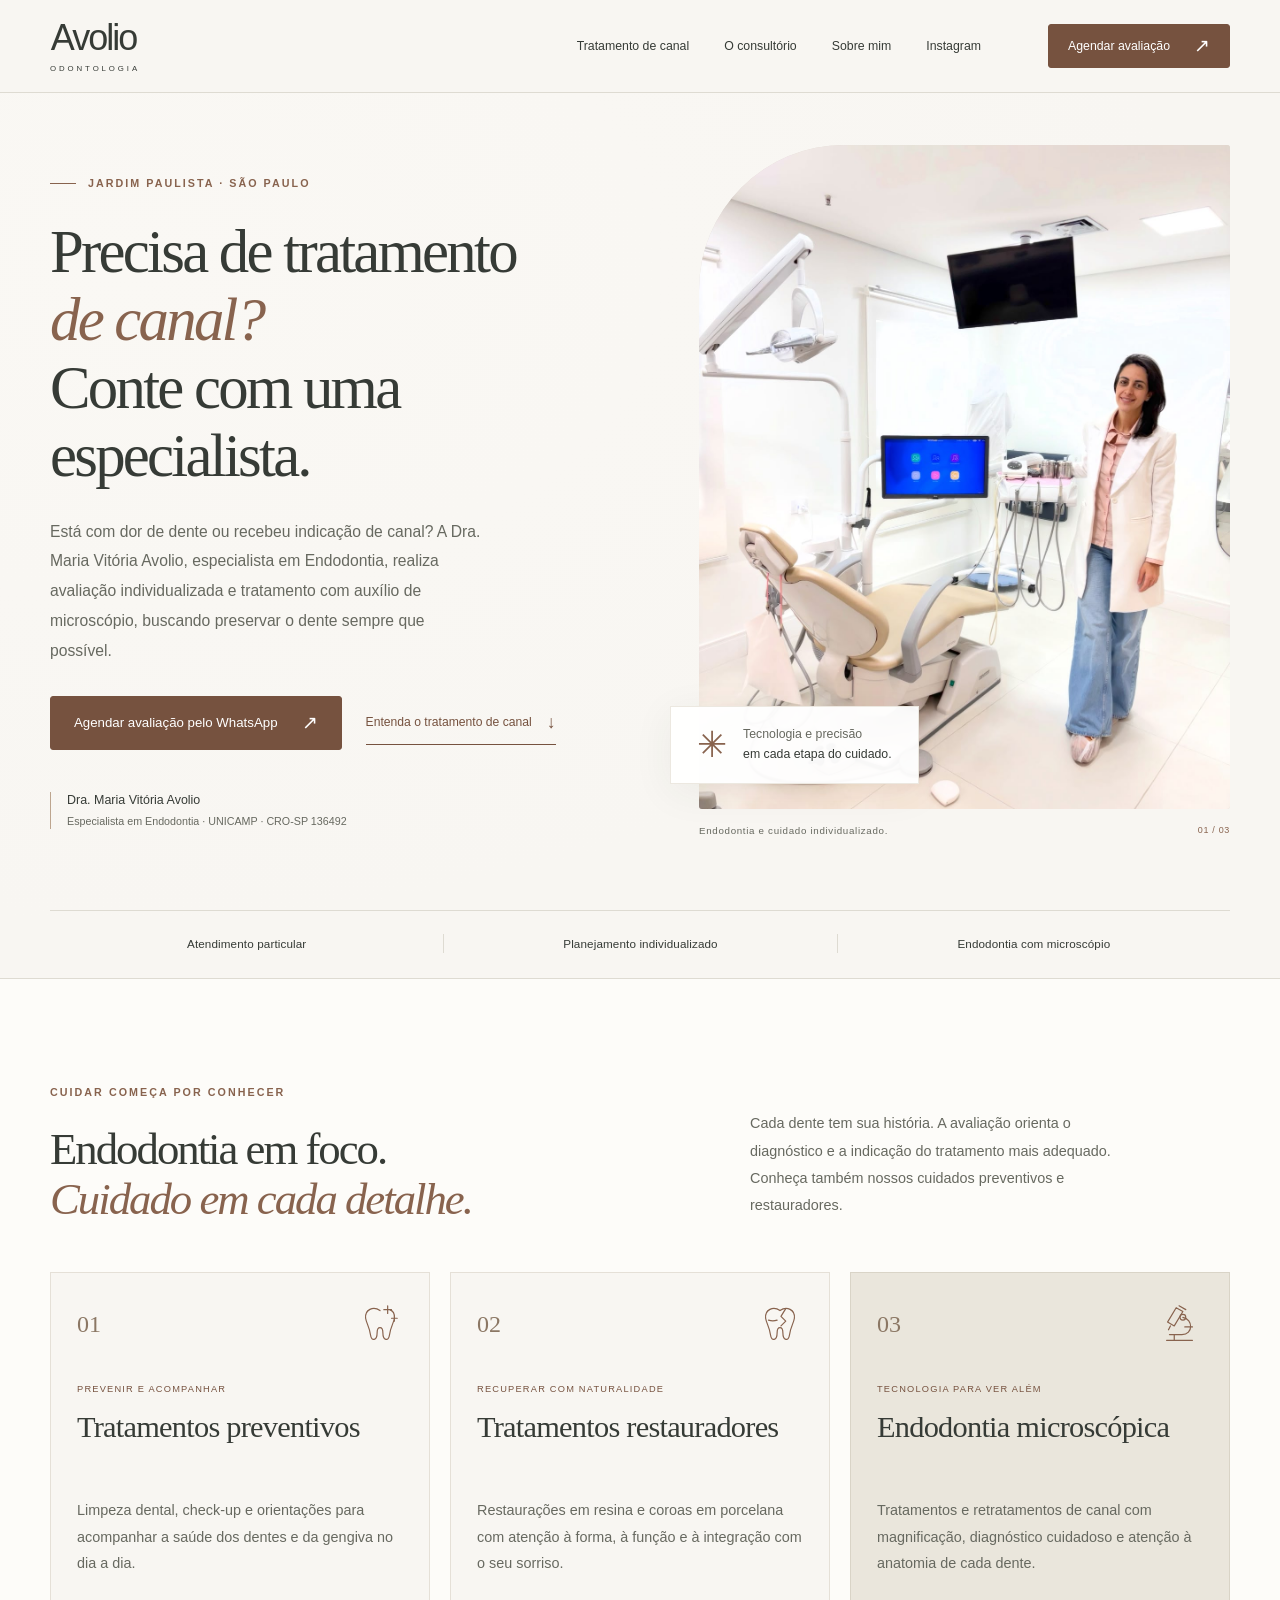
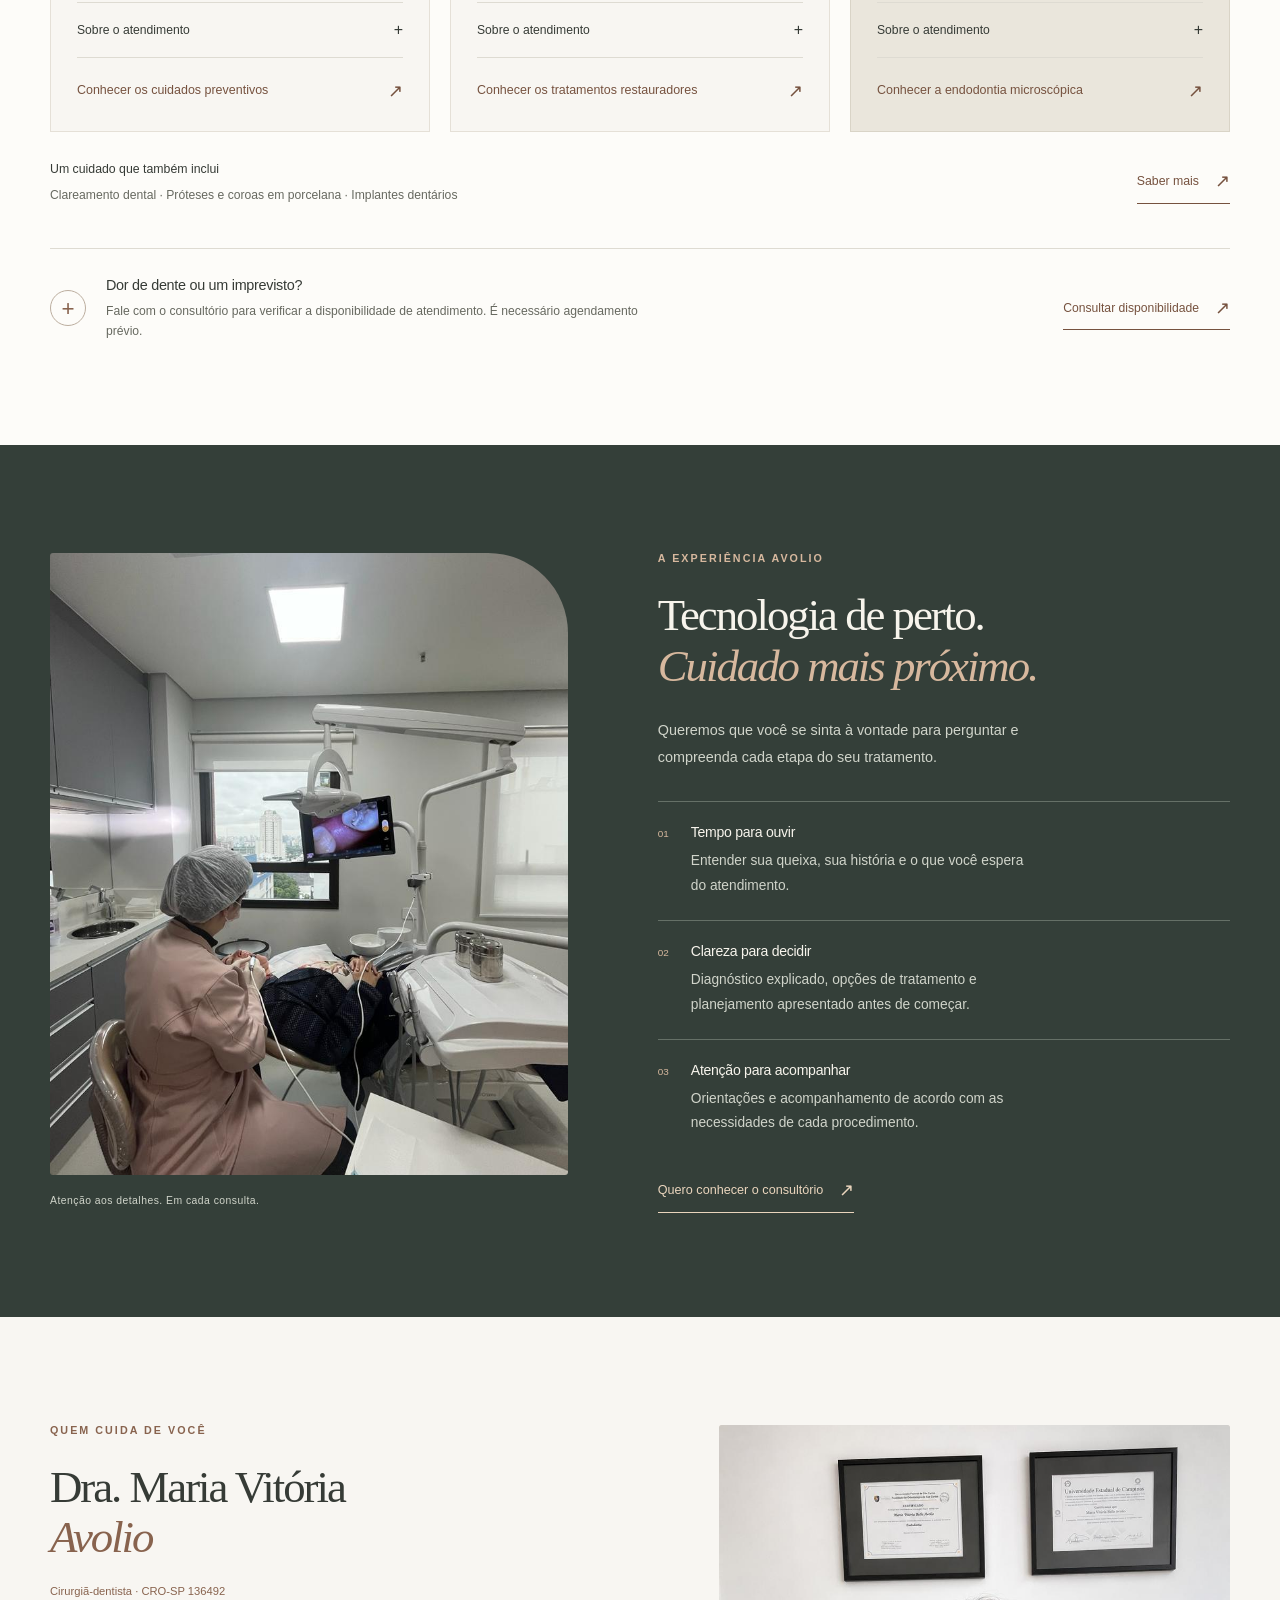
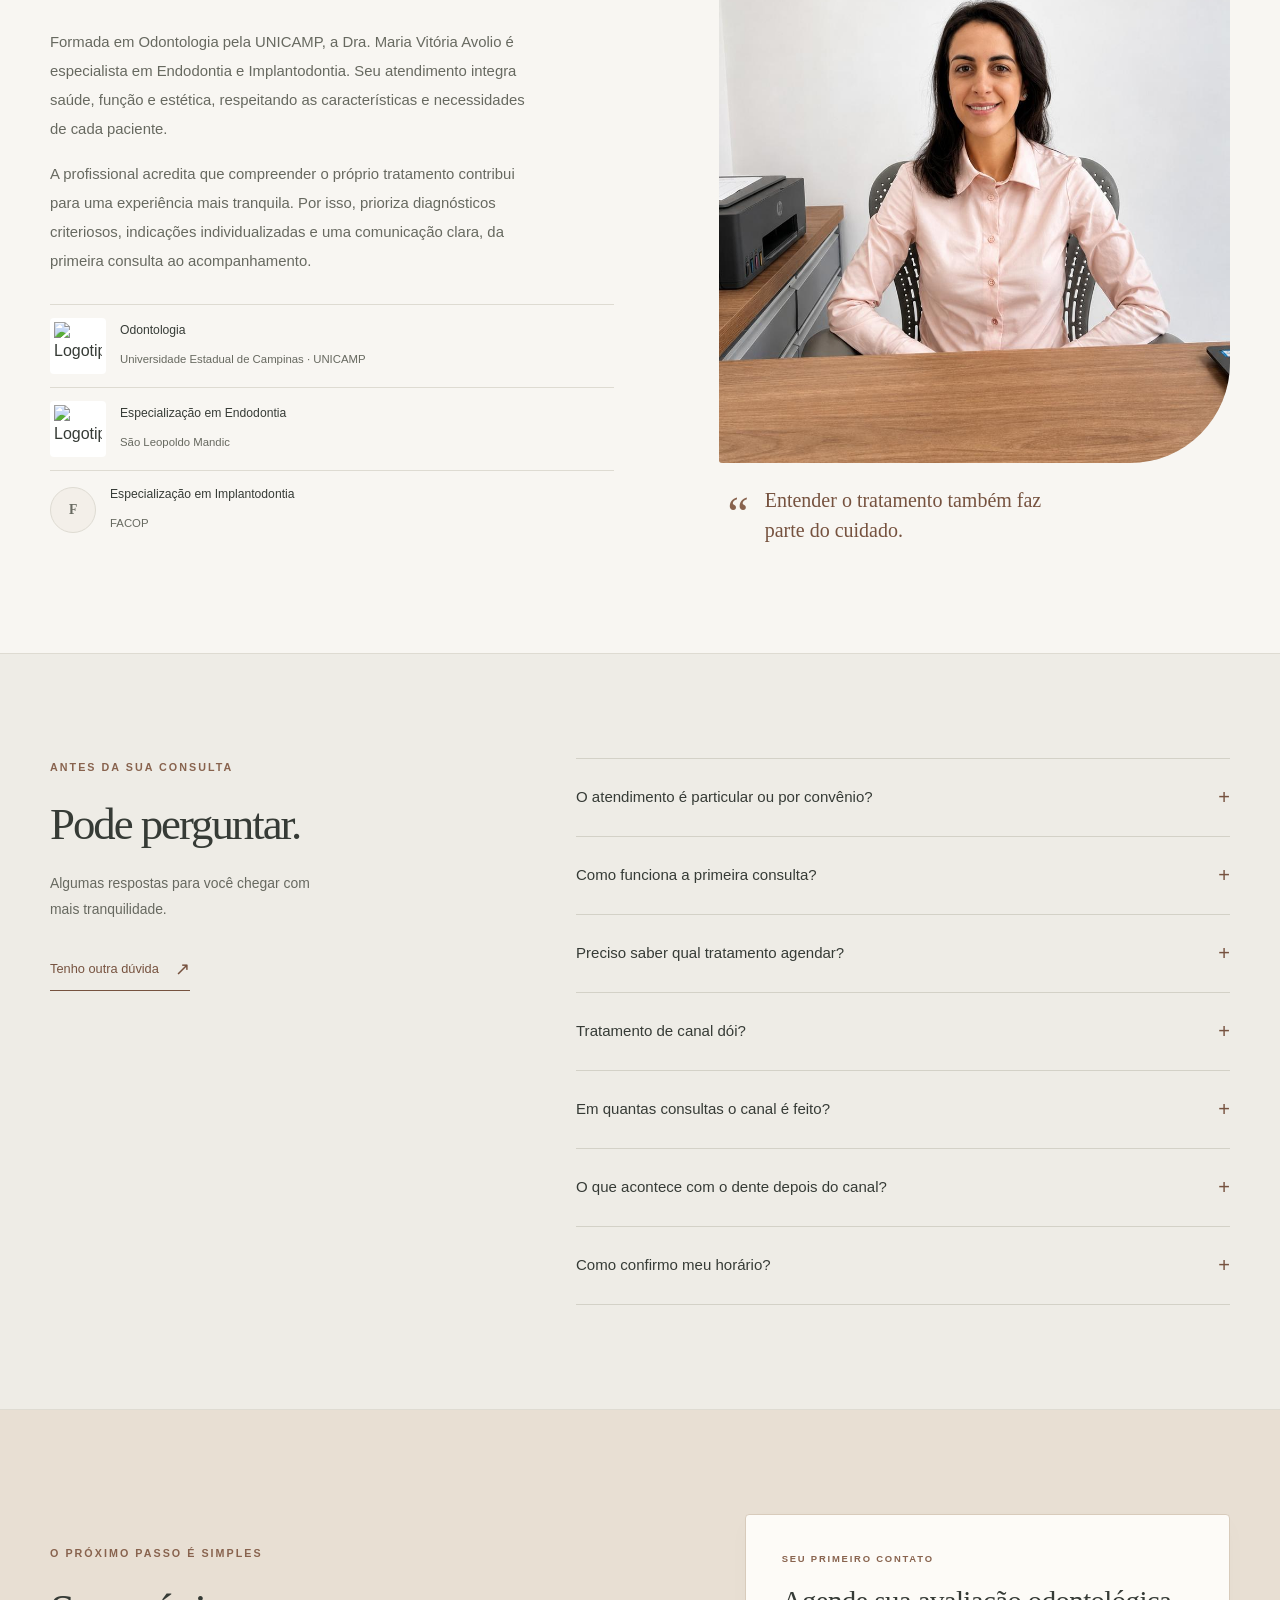
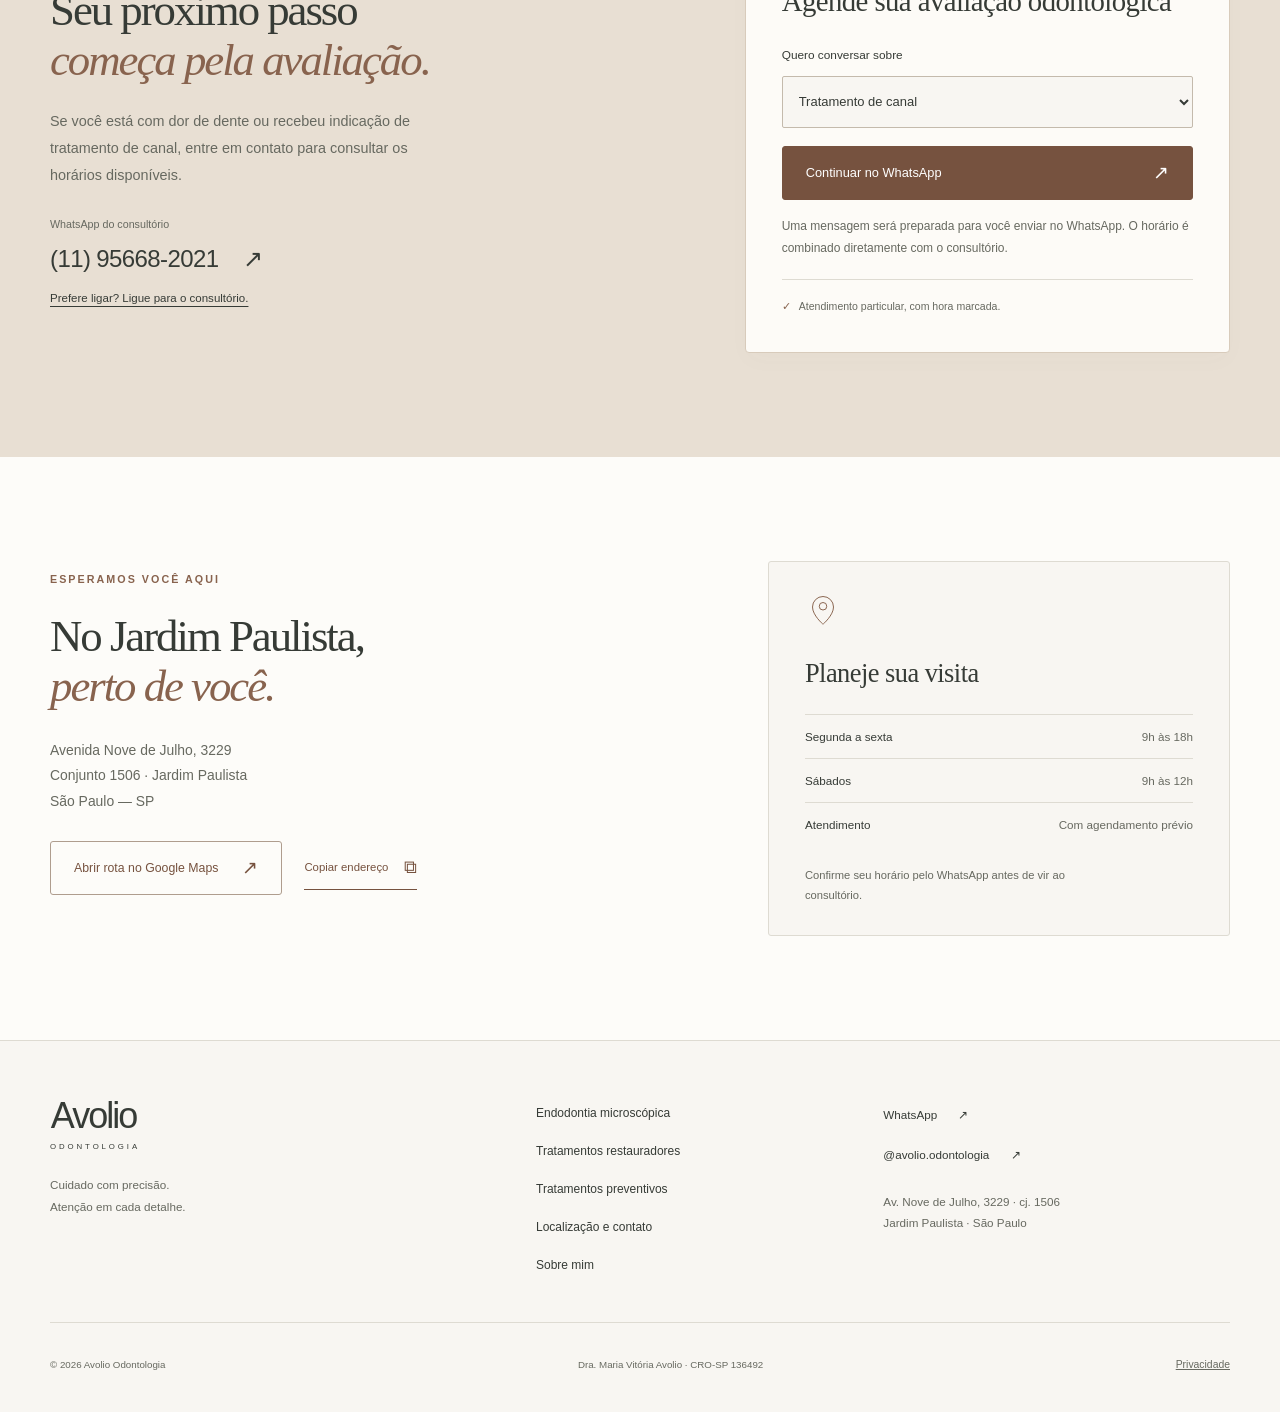
==== index.html @ c3d82470 "Refinar linguagem e hierarquia da landing page de endodontia" ====
<!doctype html>
<html lang="pt-BR">
<head>
  <!-- Google tag (gtag.js) -->
  <script async src="https://www.googletagmanager.com/gtag/js?id=AW-16989951232">
  </script>
  <script>
    window.dataLayer = window.dataLayer || [];
    function gtag(){dataLayer.push(arguments);}
    gtag('js', new Date());

    gtag('config', 'AW-16989951232');
  </script>

  <meta charset="utf-8">
  <meta name="viewport" content="width=device-width, initial-scale=1">

  <meta name="robots" content="index, follow">

  <meta name="theme-color" content="#f8f6f2">

  <title>Tratamento de Canal no Jardim Paulista | Dra. Maria Vitória Avolio</title>

  <meta
    name="description"
    content="Está com dor de dente ou precisa de tratamento de canal? Endodontia com microscópio no Jardim Paulista, São Paulo. Agende sua avaliação particular."
  >

  <meta
    property="og:title"
    content="Avolio Odontologia | Dra. Maria Vitória Avolio"
  >

  <meta
    property="og:description"
    content="Tratamento de canal com microscópio, diagnóstico individualizado e atendimento particular no Jardim Paulista."
  >

  <meta property="og:locale" content="pt_BR">
  <meta property="og:type" content="website">
  <link rel="canonical" href="https://www.mvendodontia.com.br/">

  <link
    rel="icon"
    type="image/svg+xml"
    href="data:image/svg+xml,%3Csvg xmlns='http://www.w3.org/2000/svg' viewBox='0 0 64 64'%3E%3Crect width='64' height='64' rx='12' fill='%23f8f6f2'/%3E%3Ctext x='32' y='47' font-family='Georgia,serif' text-anchor='middle' font-size='47' fill='%2376523f'%3EA%3C/text%3E%3C/svg%3E"
  >

  <link rel="stylesheet" href="assets/avolio.css">
</head>

<body>

  <a class="skip-link" href="#conteudo">
    Ir para o conteúdo
  </a>

  <!-- ========================================================
       CABEÇALHO
       ======================================================== -->

  <header class="site-header">
    <div class="container header-inner">

      <a
        class="brand"
        href="#inicio"
        aria-label="Avolio Odontologia — início"
      >
        <span>Avolio</span>
        <small>ODONTOLOGIA</small>
      </a>

      <button
        class="menu-toggle"
        type="button"
        aria-controls="navegacao"
        aria-expanded="false"
      >
        <span class="menu-lines" aria-hidden="true"></span>
        <span class="sr-only">Abrir menu</span>
      </button>

      <nav
        id="navegacao"
        class="main-nav"
        aria-label="Navegação principal"
      >
        <a href="#tratamentos">Tratamento de canal</a>
        <a href="#consultorio">O consultório</a>
        <a href="#sobre">Sobre mim</a>
        <a href="https://www.instagram.com/avolio.odontologia/" target="_blank" rel="noopener noreferrer">Instagram</a>
      </nav>

      <a
        class="button button-small header-contact"
        href="https://wa.me/5511956682021?text=Ol%C3%A1%21%20Gostaria%20de%20agendar%20uma%20avalia%C3%A7%C3%A3o%20para%20tratamento%20de%20canal."
        target="_blank" rel="noopener noreferrer"
      >
        Agendar avaliação
        <span aria-hidden="true">↗</span>
      </a>

    </div>
  </header>

  <main id="conteudo">

    <!-- ======================================================
         ABERTURA
         ====================================================== -->

    <section
      id="inicio"
      class="hero"
      aria-labelledby="hero-title"
    >
      <div class="container hero-grid">

        <div class="hero-copy">

          <p class="eyebrow">
            <span class="tiny-line" aria-hidden="true"></span>
            Jardim Paulista · São Paulo
          </p>

          <h1 id="hero-title">
            Precisa de tratamento<br>
            <em>de canal?</em><br>
            Conte com uma especialista.
          </h1>

          <p class="hero-description">
            Está com dor de dente ou recebeu indicação de canal? A Dra. Maria Vitória Avolio, especialista em Endodontia, realiza avaliação individualizada e tratamento com auxílio de microscópio, buscando preservar o dente sempre que possível.
          </p>

          <div class="hero-actions">

            <a
              class="button"
              href="https://wa.me/5511956682021?text=Ol%C3%A1%21%20Gostaria%20de%20agendar%20uma%20avalia%C3%A7%C3%A3o%20para%20tratamento%20de%20canal."
              target="_blank"
              rel="noopener noreferrer"
            >
              Agendar avaliação pelo WhatsApp
              <span aria-hidden="true">↗</span>
            </a>

            <a class="text-link" href="endodontia/">
              Entenda o tratamento de canal
              <span aria-hidden="true">↓</span>
            </a>

          </div>

          <div class="hero-signature">

            <span class="signature-rule" aria-hidden="true"></span>

            <div>
              <strong>Dra. Maria Vitória Avolio</strong>
              <span>Especialista em Endodontia · UNICAMP · CRO-SP 136492</span>
            </div>

          </div>

        </div>

        <div class="hero-visual">

          <!--
            FOTO 01 — ABERTURA
            Substitua o endereço em src pela sua nova foto.
          -->

          <figure
            class="photo-slot hero-photo"
            data-photo="hero"
          >
            <img
              src="WhatsApp%20Image%202026-08-07%20at%2011.14.24.jpeg"
              width="1200"
              height="1600"
              alt="Dra. Maria Vitória Avolio ao lado da cadeira odontológica em seu consultório"
              fetchpriority="high"
            >

            <div class="photo-fallback" hidden>
              <span>AVOLIO</span>
              <p>Cuidado especializado para seu dente.</p>
            </div>

          </figure>

          <div class="photo-note">

            <span class="note-symbol" aria-hidden="true">✳</span>

            <p>
              Tecnologia e precisão<br>
              <strong>em cada etapa do cuidado.</strong>
            </p>

          </div>

          <div class="photo-caption">
            <span>Endodontia e cuidado individualizado.</span>
            <span aria-hidden="true">01 / 03</span>
          </div>

        </div>

      </div>

      <div
        class="container care-strip"
        aria-label="Sobre o atendimento"
      >
        <span>Atendimento particular</span>
        <span>Planejamento individualizado</span>
        <span>Endodontia com microscópio</span>
      </div>

    </section>

    <!-- ======================================================
         TRATAMENTOS
         ====================================================== -->

    <section
      id="tratamentos"
      class="section services"
      aria-labelledby="services-title"
    >
      <div class="container">

        <div class="section-heading">

          <div>

            <p class="eyebrow">Cuidar começa por conhecer</p>

            <h2 id="services-title">
              Endodontia em foco.<br>
              <em>Cuidado em cada detalhe.</em>
            </h2>

          </div>

          <p>
            Cada dente tem sua história. A avaliação orienta o diagnóstico e a indicação do tratamento mais adequado. Conheça também nossos cuidados preventivos e restauradores.
          </p>

        </div>

        <div class="service-grid">

          <!-- LIMPEZA -->

          <article class="service-card">

            <div class="service-top">

              <span class="service-number">01</span>

              <svg
                class="service-icon"
                viewBox="0 0 48 48"
                fill="none"
                aria-hidden="true"
              >
                <path d="M24 10c-7-5-16-1-15 8 1 6 4 9 5 17 1 8 7 6 7-2 0-7 6-7 6 0 0 8 6 10 7 2 1-8 4-11 5-17 .5-5-2-8-5-9M32 5v8m-4-4h8M39 15v6m-3-3h6"/>
              </svg>

            </div>

            <p class="service-tag">Prevenir e acompanhar</p>

            <h3>Tratamentos preventivos</h3>

            <p>Limpeza dental, check-up e orientações para acompanhar a saúde dos dentes e da gengiva no dia a dia.</p>

            <details class="service-details">

              <summary>
                Sobre o atendimento
                <span aria-hidden="true">+</span>
              </summary>

              <p>
                A consulta permite avaliar sua saúde bucal e
                definir os cuidados e a frequência de acompanhamento
                indicados para você.
              </p>

            </details>

            <a
              class="service-link"
              href="tratamentos-preventivos/"
            >
              Conhecer os cuidados preventivos
              <span aria-hidden="true">↗</span>
            </a>

          </article>

          <!-- RESTAURAÇÕES -->

          <article class="service-card">

            <div class="service-top">

              <span class="service-number">02</span>

              <svg
                class="service-icon"
                viewBox="0 0 48 48"
                fill="none"
                aria-hidden="true"
              >
                <path d="M24 10c-7-5-16-1-15 8 1 6 4 9 5 17 1 8 7 6 7-2 0-7 6-7 6 0 0 8 6 10 7 2 1-8 4-11 5-17 1-9-8-13-15-8Z"/>
                <path d="m30 8-5 8 5 5-5 5M12 20c3 1 6 1 9 0"/>
              </svg>

            </div>

            <p class="service-tag">Recuperar com naturalidade</p>

            <h3>Tratamentos restauradores</h3>

            <p>Restaurações em resina e coroas em porcelana com atenção à forma, à função e à integração com o seu sorriso.</p>

            <details class="service-details">

              <summary>
                Sobre o atendimento
                <span aria-hidden="true">+</span>
              </summary>

              <p>
                Cáries, fraturas e restaurações antigas são
                avaliadas individualmente. A indicação e a extensão
                do tratamento são explicadas antes do procedimento.
              </p>

            </details>

            <a
              class="service-link"
              href="tratamentos/"
            >
              Conhecer os tratamentos restauradores
              <span aria-hidden="true">↗</span>
            </a>

          </article>

          <!-- CANAL COM MICROSCÓPIO -->

          <article class="service-card service-featured">

            <div class="service-top">

              <span class="service-number">03</span>

              <svg
                class="service-icon"
                viewBox="0 0 48 48"
                fill="none"
                aria-hidden="true"
              >
                <path d="m20 7 7 4-9 15-7-4 9-15ZM23 5l7 4M14 26l-2 4M27 17c11 2 11 18-1 18H13M18 35v6m-8 0h27M29 27h8"/>
                <circle cx="27" cy="17" r="3"/>
              </svg>

            </div>

            <p class="service-tag">Tecnologia para ver além</p>

            <h3>Endodontia microscópica</h3>

            <p>Tratamentos e retratamentos de canal com magnificação, diagnóstico cuidadoso e atenção à anatomia de cada dente.</p>

            <details class="service-details">

              <summary>
                Sobre o atendimento
                <span aria-hidden="true">+</span>
              </summary>

              <p>
                O microscópio amplia a visualização durante
                o tratamento. O diagnóstico, as etapas e o número
                de consultas dependem da avaliação do seu caso.
              </p>

            </details>

            <a
              class="service-link"
              href="endodontia/"
            >
              Conhecer a endodontia microscópica
              <span aria-hidden="true">↗</span>
            </a>

          </article>

        </div>

        <div class="other-care">

          <p>

            <strong>Um cuidado que também inclui</strong>

            <span>
              Clareamento dental · Próteses e coroas em porcelana ·
              Implantes dentários
            </span>

          </p>

          <a
            class="text-link"
            href="https://wa.me/5511956682021?text=Ol%C3%A1%21%20Gostaria%20de%20conhecer%20as%20op%C3%A7%C3%B5es%20de%20tratamento%20da%20Avolio%20Odontologia."
            target="_blank"
            rel="noopener noreferrer"
          >
            Saber mais
            <span aria-hidden="true">↗</span>
          </a>

        </div>

        <aside class="urgent">

          <span class="urgent-icon" aria-hidden="true">+</span>

          <div>

            <h3>Dor de dente ou um imprevisto?</h3>

            <p>
              Fale com o consultório para verificar a disponibilidade
              de atendimento. É necessário agendamento prévio.
            </p>

          </div>

          <a
            class="text-link"
            href="https://wa.me/5511956682021?text=Ol%C3%A1%21%20Preciso%20verificar%20a%20disponibilidade%20para%20uma%20urg%C3%AAncia%20odontol%C3%B3gica."
            target="_blank"
            rel="noopener noreferrer"
          >
            Consultar disponibilidade
            <span aria-hidden="true">↗</span>
          </a>

        </aside>

      </div>
    </section>

    <!-- ======================================================
         EXPERIÊNCIA
         ====================================================== -->

    <section
      id="consultorio"
      class="section experience"
      aria-labelledby="experience-title"
    >
      <div class="container experience-grid">

        <div class="experience-visual">

          <!--
            FOTO 02 — CONSULTÓRIO OU ATENDIMENTO
            Substitua o endereço em src pela nova foto.
          -->

          <figure
            class="photo-slot experience-photo"
            data-photo="office"
          >
            <img
              src="camera.jpeg"
              width="768"
              height="1024"
              alt="Atendimento odontológico na Avolio, com visualização do procedimento em uma tela"
              loading="lazy"
            >

            <div class="photo-fallback" hidden>
              <span>AVOLIO</span>
              <p>Um espaço pensado para acolher.</p>
            </div>

          </figure>

          <p class="image-caption">
            Atenção aos detalhes. Em cada consulta.
          </p>

        </div>

        <div class="experience-copy">

          <p class="eyebrow">A experiência Avolio</p>

          <h2 id="experience-title">
            Tecnologia de perto.<br>
            <em>Cuidado mais próximo.</em>
          </h2>

          <p class="section-intro">
            Queremos que você se sinta à vontade para perguntar
            e compreenda cada etapa do seu tratamento.
          </p>

          <ol class="care-steps">

            <li>

              <span>01</span>

              <div>

                <h3>Tempo para ouvir</h3>

                <p>
                  Entender sua queixa, sua história e o que você
                  espera do atendimento.
                </p>

              </div>

            </li>

            <li>

              <span>02</span>

              <div>

                <h3>Clareza para decidir</h3>

                <p>
                  Diagnóstico explicado, opções de tratamento e
                  planejamento apresentado antes de começar.
                </p>

              </div>

            </li>

            <li>

              <span>03</span>

              <div>

                <h3>Atenção para acompanhar</h3>

                <p>
                  Orientações e acompanhamento de acordo com as
                  necessidades de cada procedimento.
                </p>

              </div>

            </li>

          </ol>

          <a class="text-link" href="#contato">
            Quero conhecer o consultório
            <span aria-hidden="true">↗</span>
          </a>

        </div>

      </div>
    </section>

    <!-- ======================================================
         SOBRE MIM
         ====================================================== -->

    <section
      id="sobre"
      class="section doctor"
      aria-labelledby="doctor-title"
    >
      <div class="container doctor-grid">

        <div class="doctor-copy">

          <p class="eyebrow">Quem cuida de você</p>

          <h2 id="doctor-title">
            Dra. Maria Vitória<br>
            <em>Avolio</em>
          </h2>

          <p class="doctor-registration">
            Cirurgiã-dentista · CRO-SP 136492
          </p>

          <p>
            Formada em Odontologia pela UNICAMP, a Dra. Maria Vitória Avolio
            é especialista em Endodontia e Implantodontia. Seu atendimento
            integra saúde, função e estética, respeitando as características
            e necessidades de cada paciente.
          </p>

          <p>
            A profissional acredita que compreender o próprio tratamento
            contribui para uma experiência mais tranquila. Por isso,
            prioriza diagnósticos criteriosos, indicações individualizadas
            e uma comunicação clara, da primeira consulta ao acompanhamento.
          </p>

          <ul class="education">

            <li>
              <img class="education-logo" src="https://www.unicamp.br/wp-content/uploads/sites/33/2024/10/PRE_VERM.jpg" alt="Logotipo oficial da UNICAMP" loading="lazy">
              <div class="education-details">
                <strong>Odontologia</strong>
                <span>Universidade Estadual de Campinas · UNICAMP</span>
              </div>
            </li>

            <li>
              <img class="education-logo education-logo-mandic" src="https://surveymonkey-assets.s3.amazonaws.com/survey/293312078/5f526cfe-637e-45cd-9089-a37c69b430cf.png" alt="Logotipo da São Leopoldo Mandic" loading="lazy">
              <div class="education-details">
                <strong>Especialização em Endodontia</strong>
                <span>São Leopoldo Mandic</span>
              </div>
            </li>

            <li>
              <span class="education-mark" aria-hidden="true">F</span>
              <div class="education-details">
                <strong>Especialização em Implantodontia</strong>
                <span>FACOP</span>
              </div>
            </li>

          </ul>

        </div>

        <div class="doctor-visual">

          <!--
            FOTO 03 — RETRATO PROFISSIONAL
            Substitua o endereço em src pela nova foto.
          -->

          <figure
            class="photo-slot doctor-photo"
            data-photo="doctor"
          >
            <img
              src="WhatsApp%20Image%202026-08-07%20at%2011.50.32.jpeg"
              width="960"
              height="1280"
              alt="Dra. Maria Vitória Avolio sentada à mesa do consultório, com seus diplomas ao fundo"
              loading="lazy"
            >

            <div class="photo-fallback" hidden>
              <span>AVOLIO</span>
              <p>Prazer, Maria Vitória.</p>
            </div>

          </figure>

          <div class="doctor-quote">

            <span aria-hidden="true">“</span>

            <p>
              Entender o tratamento também faz parte do cuidado.
            </p>

          </div>

        </div>

      </div>
    </section>

    <!-- ======================================================
         DÚVIDAS FREQUENTES
         ====================================================== -->

    <section
      id="duvidas"
      class="section faq"
      aria-labelledby="faq-title"
    >
      <div class="container faq-grid">

        <div>

          <p class="eyebrow">Antes da sua consulta</p>

          <h2 id="faq-title">Pode perguntar.</h2>

          <p>
            Algumas respostas para você chegar com mais tranquilidade.
          </p>

          <a
            class="text-link"
            href="https://wa.me/5511956682021?text=Ol%C3%A1%21%20Tenho%20uma%20d%C3%BAvida%20sobre%20o%20atendimento%20na%20Avolio%20Odontologia."
            target="_blank"
            rel="noopener noreferrer"
          >
            Tenho outra dúvida
            <span aria-hidden="true">↗</span>
          </a>

        </div>

        <div class="faq-list">

          <details>

            <summary>
              O atendimento é particular ou por convênio?
              <span aria-hidden="true">+</span>
            </summary>

            <div class="faq-answer">
              O atendimento é exclusivamente particular.
              Não atendemos por convênios odontológicos.
            </div>

          </details>

          <details>

            <summary>
              Como funciona a primeira consulta?
              <span aria-hidden="true">+</span>
            </summary>

            <div class="faq-answer">
              Conversamos sobre sua queixa, avaliamos sua saúde
              bucal e, quando necessário, indicamos exames
              complementares. A partir dessa avaliação, explicamos
              o diagnóstico, as opções de tratamento, as etapas
              e os valores antes de iniciar.
            </div>

          </details>

          <details>

            <summary>
              Preciso saber qual tratamento agendar?
              <span aria-hidden="true">+</span>
            </summary>

            <div class="faq-answer">
              Não. Você pode agendar uma avaliação e contar o que
              está sentindo ou gostaria de cuidar. A indicação do
              tratamento é feita após a consulta.
            </div>

          </details>

          <details>

            <summary>
              Tratamento de canal dói?
              <span aria-hidden="true">+</span>
            </summary>

            <div class="faq-answer">
              O tratamento é realizado com anestesia local e
              cuidados voltados ao conforto. Pode haver sensibilidade
              temporária após o procedimento. A dentista explica
              o que esperar e orienta o acompanhamento de acordo
              com cada caso.
            </div>

          </details>

          <details>

            <summary>
              Em quantas consultas o canal é feito?
              <span aria-hidden="true">+</span>
            </summary>

            <div class="faq-answer">
              O número de consultas depende da anatomia do dente,
              da presença de infecção e da complexidade do caso.
              A previsão é apresentada após a avaliação.
            </div>

          </details>

          <details>

            <summary>
              O que acontece com o dente depois do canal?
              <span aria-hidden="true">+</span>
            </summary>

            <div class="faq-answer">
              Após o canal, o dente precisa de uma restauração
              definitiva. Em alguns casos, uma coroa também pode
              ser indicada, conforme a estrutura dentária
              remanescente. Essas etapas são explicadas
              no planejamento.
            </div>

          </details>

          <details>

            <summary>
              Como confirmo meu horário?
              <span aria-hidden="true">+</span>
            </summary>

            <div class="faq-answer">
              Entre em contato pelo WhatsApp para consultar a
              agenda. Seu horário fica confirmado após a resposta
              do consultório. Abrir o WhatsApp por este site não
              realiza um agendamento automático.
            </div>

          </details>

        </div>

      </div>
    </section>

    <!-- ======================================================
         CONTATO
         ====================================================== -->

    <section
      id="contato"
      class="section contact"
      aria-labelledby="contact-title"
    >
      <div class="container contact-grid">

        <div class="contact-copy">

          <p class="eyebrow">O próximo passo é simples</p>

          <h2 id="contact-title">
            Seu próximo passo<br>
            <em>começa pela avaliação.</em>
          </h2>

          <p>
            Se você está com dor de dente ou recebeu indicação de tratamento de canal, entre em contato para consultar os horários disponíveis.
          </p>

          <div class="contact-method">

            <span>WhatsApp do consultório</span>

            <a
              href="https://wa.me/5511956682021"
              target="_blank"
              rel="noopener noreferrer"
            >
              (11) 95668-2021
              <span aria-hidden="true">↗</span>
            </a>

          </div>

          <a class="call-link" href="tel:+5511956682021">
            Prefere ligar? Ligue para o consultório.
          </a>

        </div>

        <div class="booking-card">

          <p class="eyebrow">Seu primeiro contato</p>

          <h3>Agende sua avaliação odontológica</h3>

          <label for="motivo">
            Quero conversar sobre
          </label>

          <select id="motivo">

            <option value="canal">
              Tratamento de canal
            </option>

            <option value="avaliacao">
              Uma avaliação / ainda não sei
            </option>

            <option value="limpeza">
              Limpeza dental
            </option>

            <option value="restauracoes">
              Restaurações
            </option>

            <option value="outros">
              Clareamento, coroas ou implantes
            </option>

            <option value="urgencia">
              Uma urgência odontológica
            </option>

          </select>

          <a
            id="booking-link"
            class="button"
            href="https://wa.me/5511956682021?text=Ol%C3%A1%21%20Gostaria%20de%20agendar%20uma%20avalia%C3%A7%C3%A3o%20na%20Avolio%20Odontologia."
            target="_blank"
            rel="noopener noreferrer"
          >
            Continuar no WhatsApp
            <span aria-hidden="true">↗</span>
          </a>

          <p class="booking-note">
            Uma mensagem será preparada para você enviar no
            WhatsApp. O horário é combinado diretamente com
            o consultório.
          </p>

          <noscript>
            <p class="booking-note">
              Informe o tratamento desejado na sua mensagem
              pelo WhatsApp.
            </p>
          </noscript>

          <div class="booking-footnote">
            <span aria-hidden="true">✓</span>
            Atendimento particular, com hora marcada.
          </div>

        </div>

      </div>
    </section>

    <!-- ======================================================
         LOCALIZAÇÃO
         ====================================================== -->

    <section
      id="localizacao"
      class="section location"
      aria-labelledby="location-title"
    >
      <div class="container location-grid">

        <div>

          <p class="eyebrow">Esperamos você aqui</p>

          <h2 id="location-title">
            No Jardim Paulista,<br>
            <em>perto de você.</em>
          </h2>

          <address>
            Avenida Nove de Julho, 3229<br>
            Conjunto 1506 · Jardim Paulista<br>
            São Paulo — SP
          </address>

          <div class="location-actions">

            <a
              class="button button-outline"
              href="https://www.google.com/maps/search/?api=1&amp;query=Avenida%20Nove%20de%20Julho%203229%2C%20S%C3%A3o%20Paulo%20SP"
              target="_blank"
              rel="noopener noreferrer"
            >
              Abrir rota no Google Maps
              <span aria-hidden="true">↗</span>
            </a>

            <button
              class="text-link copy-address"
              type="button"
            >
              Copiar endereço
              <span aria-hidden="true">⧉</span>
            </button>

          </div>

          <p
            id="copy-status"
            class="copy-status"
            role="status"
            aria-live="polite"
          ></p>

        </div>

        <div class="visit-card">

          <svg
            viewBox="0 0 48 48"
            class="location-icon"
            fill="none"
            aria-hidden="true"
          >
            <path d="M38 20c0 11-14 23-14 23S10 31 10 20a14 14 0 1 1 28 0Z"/>
            <circle cx="24" cy="19" r="5"/>
          </svg>

          <h3>Planeje sua visita</h3>

          <dl>

            <div>
              <dt>Segunda a sexta</dt>
              <dd>9h às 18h</dd>
            </div>

            <div>
              <dt>Sábados</dt>
              <dd>9h às 12h</dd>
            </div>

            <div>
              <dt>Atendimento</dt>
              <dd>Com agendamento prévio</dd>
            </div>

          </dl>

          <p>
            Confirme seu horário pelo WhatsApp antes de vir
            ao consultório.
          </p>

        </div>

      </div>
    </section>

  </main>

  <!-- ========================================================
       RODAPÉ
       ======================================================== -->

  <footer class="site-footer">
    <div class="container">

      <div class="footer-top">

        <div>

          <a
            class="brand"
            href="index.html"
            aria-label="Avolio Odontologia — voltar ao início"
          >
            <span>Avolio</span>
            <small>ODONTOLOGIA</small>
          </a>

          <p>
            Cuidado com precisão.<br>
            Atenção em cada detalhe.
          </p>

        </div>

        <nav aria-label="Navegação do rodapé">
<a href="endodontia/">Endodontia microscópica</a>
<a href="tratamentos/">Tratamentos restauradores</a>
<a href="tratamentos-preventivos/">Tratamentos preventivos</a>
<a href="contato/">Localização e contato</a>
<a href="index.html#sobre">Sobre mim</a>
</nav>

        <div class="footer-contact">

          <a
            href="https://wa.me/5511956682021"
            target="_blank"
            rel="noopener noreferrer"
          >
            WhatsApp
            <span aria-hidden="true">↗</span>
          </a>

          <a
            href="https://www.instagram.com/avolio.odontologia/"
            target="_blank"
            rel="noopener noreferrer"
          >
            @avolio.odontologia
            <span aria-hidden="true">↗</span>
          </a>

          <a href="contato/#localizacao">
            Av. Nove de Julho, 3229 · cj. 1506<br>
            Jardim Paulista · São Paulo
          </a>

        </div>

      </div>

      <div class="footer-bottom">

        <span>© 2026 Avolio Odontologia</span>

        <span>
          Dra. Maria Vitória Avolio · CRO-SP 136492
        </span>

        <button id="privacy-open" type="button">
          Privacidade
        </button>

      </div>

    </div>
  </footer>

  <!-- BOTÃO FIXO NO CELULAR -->

  <div class="mobile-contact">

    <span>Vamos cuidar de você?</span>

    <a
      class="button button-small"
      href="#contato"
    >
      Agendar consulta
      <span aria-hidden="true">↗</span>
    </a>

  </div>

  <!-- AVISO DE PRIVACIDADE -->

  <dialog
    id="privacy-dialog"
    aria-labelledby="privacy-title"
  >
    <div class="privacy-content">

      <button
        class="dialog-close"
        type="button"
        aria-label="Fechar aviso de privacidade"
      >
        ×
      </button>

      <p class="eyebrow">Avolio Odontologia</p>

      <h2 id="privacy-title">Sua privacidade</h2>

      <p>
        Este site utiliza a tag do Google Ads para medição de
        campanhas. Não solicitamos dados de saúde nem cadastro
        por este site. O uso da tag pode envolver o tratamento
        de informações de navegação pelo Google, conforme as
        configurações de privacidade aplicáveis.
      </p>

      <p>
        Ao abrir WhatsApp, Instagram ou Google Maps, você acessa
        um serviço externo, sujeito às regras de privacidade
        desse serviço. Informações sobre consultas são tratadas
        diretamente com o consultório.
      </p>

      <a
        class="text-link"
        href="https://wa.me/5511956682021?text=Ol%C3%A1%21%20Gostaria%20de%20esclarecer%20uma%20d%C3%BAvida%20sobre%20privacidade."
        target="_blank"
        rel="noopener noreferrer"
      >
        Falar com o consultório
        <span aria-hidden="true">↗</span>
      </a>

    </div>
  </dialog>

  <!-- ========================================================
       JAVASCRIPT
       ======================================================== -->

  <script src="assets/avolio.js" defer></script>

</body>
</html>
---- assets/avolio.css ----
/* ==========================================================
       CORES E FONTES
       ========================================================== */

    :root {
      --paper: #f8f6f2;
      --white: #ffffff;
      --ink: #363b36;
      --muted: #676960;
      --accent: #88634e;
      --accent-dark: #76523f;
      --sand: #eee8df;
      --line: #dedbd2;
      --dark: #343f39;
      --serif: Georgia, "Times New Roman", serif;
      --sans: Arial, Helvetica, sans-serif;
    }

    /* ==========================================================
       BASE
       ========================================================== */

    * { box-sizing: border-box; }

    html {
      scroll-behavior: auto;
      scroll-padding-top: 100px;
    }

    body {
      margin: 0;
      color: var(--ink);
      background: var(--paper);
      font-family: var(--sans);
      font-size: 16px;
      line-height: 1.65;
      -webkit-font-smoothing: antialiased;
    }

    body:has(dialog[open]) { overflow: hidden; }

    a {
      color: inherit;
      text-decoration: none;
    }

    button,
    select {
      font: inherit;
    }

    button,
    a,
    summary,
    select {
      -webkit-tap-highlight-color: transparent;
    }

    button { cursor: pointer; }
    button:disabled { cursor: wait; }

    img {
      display: block;
      width: 100%;
      max-width: 100%;
    }

    figure,
    p,
    h1,
    h2,
    h3,
    ol,
    ul {
      margin: 0;
    }

    h1,
    h2 {
      font-family: var(--serif);
      font-weight: 400;
      letter-spacing: -.045em;
      line-height: 1.12;
    }

    h1 { font-size: clamp(3.1rem, 4.75vw, 4.65rem); }
    h2 { font-size: clamp(2.4rem, 3.5vw, 3.45rem); }

    h3 {
      font-size: 1.25rem;
      font-weight: 500;
      line-height: 1.35;
      letter-spacing: -.02em;
    }

    em {
      font-weight: 400;
      color: var(--accent);
      font-style: italic;
    }

    p { color: var(--muted); }

    a:focus-visible,
    button:focus-visible,
    summary:focus-visible,
    select:focus-visible {
      outline: 3px solid #9b6c4a;
      outline-offset: 5px;
    }

    section[id],
    main[id] {
      scroll-margin-top: 8px;
    }

    .container {
      width: min(1180px, calc(100% - 80px));
      margin-inline: auto;
    }

    .section { padding: 104px 0; }

    .eyebrow {
      text-transform: uppercase;
      font-size: .67rem;
      letter-spacing: .19em;
      line-height: 1.7;
      color: var(--accent);
      font-weight: 600;
      margin-bottom: 23px;
    }

    .text-link {
      display: inline-flex;
      align-items: center;
      gap: 16px;
      font-size: .85rem;
      line-height: 1.5;
      font-weight: 500;
      min-height: 44px;
      padding: 5px 0;
      color: var(--accent-dark);
      border: 0;
      border-bottom: 1px solid currentColor;
      background: none;
      text-align: left;
    }

    .text-link span {
      margin-left: auto;
      font-size: 1.1rem;
    }

    .text-link:hover { color: var(--ink); }

    .button {
      display: inline-flex;
      align-items: center;
      justify-content: center;
      gap: 24px;
      min-height: 54px;
      padding: 15px 23px;
      color: var(--white);
      background: var(--accent-dark);
      border: 1px solid var(--accent-dark);
      border-radius: 3px;
      font-size: .83rem;
      font-weight: 500;
      line-height: 1.5;
      transition: background .18s, border-color .18s;
    }

    .button:hover {
      background: #5e4233;
      border-color: #5e4233;
    }

    .button span {
      font-size: 1.2rem;
      line-height: 1;
    }

    .button-small {
      min-height: 44px;
      padding: 10px 19px;
      font-size: .77rem;
      gap: 24px;
    }

    .button-outline {
      color: var(--accent-dark);
      background: transparent;
      border-color: #af9d8e;
    }

    .button-outline:hover {
      background: var(--sand);
      color: var(--accent-dark);
      border-color: var(--accent-dark);
    }

    .skip-link {
      position: fixed;
      left: 16px;
      top: -100px;
      z-index: 100;
      background: #ffffff;
      padding: 12px 20px;
    }

    .skip-link:focus { top: 12px; }

    .sr-only {
      position: absolute;
      width: 1px;
      height: 1px;
      padding: 0;
      margin: -1px;
      overflow: hidden;
      clip: rect(0, 0, 0, 0);
      white-space: nowrap;
      border: 0;
    }

    /* ==========================================================
       CABEÇALHO
       ========================================================== */

    .site-header {
      position: sticky;
      top: 0;
      z-index: 40;
      background: rgba(248, 246, 242, .97);
      border-bottom: 1px solid var(--line);
      backdrop-filter: blur(12px);
    }

    .header-inner {
      height: 92px;
      display: flex;
      align-items: center;
      gap: 45px;
    }

    .brand {
      display: inline-flex;
      flex-direction: column;
      align-items: center;
      line-height: 1;
      flex-shrink: 0;
    }

    .brand > span {
      font-size: 2.25rem;
      letter-spacing: -.055em;
      font-weight: 400;
    }

    .brand small {
      font-size: .49rem;
      letter-spacing: .37em;
      margin-top: 9px;
      margin-right: -.37em;
    }

    .main-nav {
      display: flex;
      justify-content: center;
      gap: 35px;
      margin-left: auto;
    }

    .main-nav a {
      font-size: .77rem;
      min-height: 44px;
      display: inline-flex;
      align-items: center;
      white-space: nowrap;
    }

    .main-nav a:hover { color: var(--accent); }
    .header-contact { margin-left: 22px; }
    .menu-toggle { display: none; }

    /* ==========================================================
       ABERTURA
       ========================================================== */

    .hero {
      padding-top: 52px;
      background: radial-gradient(
        ellipse at 10% 20%,
        #faf8f4 0%,
        var(--paper) 65%
      );
    }

    .hero-grid {
      display: grid;
      grid-template-columns: 1.1fr 1fr;
      align-items: center;
      gap: 65px;
    }

    .hero-copy { padding: 15px 0 20px; }

    .hero .eyebrow {
      display: flex;
      align-items: center;
      gap: 12px;
      margin-bottom: 26px;
    }

    .tiny-line {
      display: inline-block;
      width: 26px;
      height: 1px;
      background: var(--accent);
    }

    .hero-description {
      max-width: 435px;
      font-size: .98rem;
      line-height: 1.9;
      margin-top: 26px;
    }

    .hero-actions {
      display: flex;
      align-items: center;
      flex-wrap: wrap;
      gap: 15px 24px;
      margin-top: 30px;
    }

    .hero-actions .text-link {
      font-size: .76rem;
      gap: 15px;
    }

    .hero-signature {
      display: flex;
      align-items: center;
      gap: 16px;
      margin-top: 40px;
    }

    .signature-rule {
      height: 37px;
      width: 1px;
      background: #bda58e;
    }

    .hero-signature strong {
      display: block;
      font-size: .78rem;
      font-weight: 500;
    }

    .hero-signature div > span {
      display: block;
      font-size: .67rem;
      color: var(--muted);
      margin-top: 3px;
    }

    .hero-visual {
      position: relative;
      padding: 0 0 26px;
      min-width: 0;
    }

    .photo-slot {
      background: #e4ddd4;
      position: relative;
      overflow: hidden;
      isolation: isolate;
    }

    .photo-slot img {
      height: 100%;
      object-fit: cover;
    }

    .photo-slot img[hidden] { display: none; }

    .hero-photo {
      aspect-ratio: 4 / 5;
      border-radius: 145px 3px 3px 3px;
    }

    .hero-photo img { object-position: 57% 55%; }

    .photo-note {
      position: absolute;
      bottom: 81px;
      left: -29px;
      display: flex;
      align-items: center;
      gap: 16px;
      padding: 18px 26px;
      background: rgba(255, 255, 255, .96);
      border: 1px solid #ece8e0;
      box-shadow: 0 8px 40px #363b3610;
      max-width: calc(100% + 10px);
    }

    .note-symbol {
      font-size: 2.25rem;
      color: var(--accent);
      line-height: 1;
    }

    .photo-note p {
      font-size: .77rem;
      line-height: 1.6;
    }

    .photo-note strong {
      font-weight: 500;
      color: var(--ink);
    }

    .photo-caption {
      display: flex;
      justify-content: space-between;
      align-items: center;
      margin-top: 14px;
      color: var(--muted);
      font-size: .61rem;
      letter-spacing: .07em;
    }

    .photo-caption span:last-child {
      font-size: .56rem;
      color: var(--accent);
    }

    .care-strip {
      display: grid;
      grid-template-columns: repeat(3, 1fr);
      text-align: center;
      border-top: 1px solid var(--line);
      padding: 23px 0 25px;
      margin-top: 45px;
    }

    .care-strip span {
      font-size: .73rem;
      letter-spacing: .01em;
    }

    .care-strip span + span {
      border-left: 1px solid var(--line);
    }

    .photo-fallback {
      height: 100%;
      position: absolute;
      inset: 0;
      background: radial-gradient(
        ellipse at 80% 20%,
        #f8f4ed,
        #d5c6b5
      );
      padding: 40px;
      display: flex;
      flex-direction: column;
      justify-content: center;
      align-items: center;
      text-align: center;
    }

    .photo-fallback[hidden] { display: none; }

    .photo-fallback > span {
      font-size: 1rem;
      letter-spacing: .3em;
      color: var(--accent-dark);
    }

    .photo-fallback p {
      font-family: var(--serif);
      font-size: 2rem;
      max-width: 260px;
      margin-top: 20px;
      color: var(--accent-dark);
    }

    /* ==========================================================
       TRATAMENTOS
       ========================================================== */

    .services {
      border-top: 1px solid var(--line);
      background: #fdfcf9;
    }

    .section-heading {
      display: grid;
      grid-template-columns: 1fr .8fr;
      gap: 100px;
      align-items: end;
      margin-bottom: 47px;
    }

    .section-heading > p {
      font-size: .9rem;
      line-height: 1.9;
      max-width: 370px;
      padding-bottom: 5px;
    }

    .service-grid {
      display: grid;
      grid-template-columns: repeat(3, 1fr);
      gap: 20px;
    }

    .service-card {
      padding: 28px 26px 24px;
      background: var(--paper);
      border: 1px solid #e5e0d7;
      display: flex;
      flex-direction: column;
      min-width: 0;
    }

    .service-top {
      display: flex;
      justify-content: space-between;
      align-items: center;
      margin-bottom: 35px;
    }

    .service-number {
      font-family: var(--serif);
      font-size: 1.5rem;
      color: #8b7764;
      line-height: 1;
    }

    .service-icon {
      width: 46px;
      height: 46px;
      stroke: var(--accent);
      stroke-width: 1.25;
      stroke-linejoin: round;
      stroke-linecap: round;
    }

    .service-tag {
      font-size: .58rem;
      text-transform: uppercase;
      letter-spacing: .13em;
      margin-bottom: 14px;
      color: var(--accent-dark);
    }

    .service-card h3 {
      font-family: var(--serif);
      font-size: 1.9rem;
      font-weight: 400;
      line-height: 1.1;
      margin-bottom: 20px;
      letter-spacing: -.025em;
      min-height: 66px;
    }

    .service-card > p:not(.service-tag) {
      font-size: .82rem;
      line-height: 1.85;
      margin-bottom: 23px;
      flex: 1;
    }

    .service-details {
      font-size: .76rem;
      border-top: 1px solid var(--line);
      margin-top: 2px;
    }

    .service-details summary {
      padding: 14px 0;
      display: flex;
      justify-content: space-between;
      align-items: center;
      gap: 10px;
      cursor: pointer;
      list-style: none;
      min-height: 48px;
    }

    .service-details summary span {
      font-size: 1rem;
      font-weight: 400;
    }

    .service-details[open] summary span {
      transform: rotate(45deg);
    }

    .service-details p {
      padding: 0 0 18px;
      font-size: .78rem;
      line-height: 1.8;
    }

    .service-link {
      display: flex;
      align-items: center;
      justify-content: space-between;
      gap: 12px;
      padding-top: 17px;
      min-height: 50px;
      border-top: 1px solid var(--line);
      font-size: .72rem;
      line-height: 1.6;
      color: var(--accent-dark);
    }

    .service-link span { font-size: 1.1rem; }

    .service-link:hover {
      text-decoration: underline;
      text-underline-offset: 4px;
    }

    .service-featured {
      background: #eae6dc;
      border-color: #d9d4c7;
    }

    .other-care {
      display: flex;
      align-items: center;
      justify-content: space-between;
      gap: 30px;
      padding: 27px 0 0;
    }

    .other-care strong {
      display: block;
      color: var(--ink);
      font-size: .77rem;
      font-weight: 500;
      margin-bottom: 5px;
    }

    .other-care p > span {
      display: block;
      font-size: .76rem;
    }

    .other-care .text-link {
      flex-shrink: 0;
      font-size: .77rem;
    }

    .urgent {
      display: flex;
      align-items: center;
      gap: 20px;
      border-top: 1px solid var(--line);
      padding-top: 27px;
      margin-top: 43px;
    }

    .urgent-icon {
      display: grid;
      place-items: center;
      flex-shrink: 0;
      width: 36px;
      height: 36px;
      border: 1px solid #bcae9f;
      border-radius: 50%;
      font-size: 1.4rem;
      color: var(--accent);
    }

    .urgent h3 {
      font-size: .9rem;
      margin-bottom: 6px;
    }

    .urgent p {
      font-size: .76rem;
      max-width: 550px;
    }

    .urgent .text-link {
      margin-left: auto;
      flex-shrink: 0;
      font-size: .76rem;
    }

    /* ==========================================================
       EXPERIÊNCIA NO CONSULTÓRIO
       ========================================================== */

    .experience {
      background: var(--dark);
      color: #f7f4ec;
    }

    .experience-grid {
      display: grid;
      grid-template-columns: .95fr 1.05fr;
      align-items: center;
      gap: 90px;
    }

    .experience-photo {
      aspect-ratio: 5 / 6;
      border-radius: 3px 80px 3px 3px;
    }

    .experience-photo img { object-position: center; }
    .experience .eyebrow { color: #d7b89e; }
    .experience em { color: #d7b89e; }
    .experience p { color: #d0d4ca; }

    .image-caption {
      font-size: .65rem;
      letter-spacing: .045em;
      margin-top: 17px;
    }

    .section-intro {
      font-size: .9rem;
      line-height: 1.9;
      margin-top: 26px;
      max-width: 430px;
    }

    .care-steps {
      list-style: none;
      padding: 0;
      margin-top: 30px;
    }

    .care-steps li {
      display: flex;
      gap: 22px;
      padding: 21px 0;
      border-top: 1px solid #657067;
    }

    .care-steps li > span {
      font-size: .62rem;
      color: #d7b89e;
      margin-top: 3px;
    }

    .care-steps h3 {
      font-size: .88rem;
      font-weight: 500;
      margin-bottom: 7px;
    }

    .care-steps p {
      font-size: .79rem;
      line-height: 1.8;
      max-width: 350px;
    }

    .experience .text-link {
      color: #ead5bd;
      margin-top: 12px;
      font-size: .79rem;
    }

    /* ==========================================================
       SOBRE A DENTISTA
       ========================================================== */

    .doctor { background: var(--paper); }

    .doctor-grid {
      display: grid;
      grid-template-columns: 1.05fr .95fr;
      gap: 105px;
      align-items: center;
    }

    .doctor-registration {
      font-size: .7rem;
      color: var(--accent);
      margin-top: 19px;
      margin-bottom: 28px;
    }

    .doctor-copy > p:not(.eyebrow):not(.doctor-registration) {
      font-size: .86rem;
      line-height: 1.95;
      margin-top: 16px;
      max-width: 480px;
    }

    .education {
      list-style: none;
      padding: 0;
      margin-top: 28px;
    }

    .education li {
      padding: 13px 0;
      border-top: 1px solid var(--line);
    }

    .education strong {
      display: block;
      font-size: .76rem;
      font-weight: 500;
    }

    .education span {
      font-size: .71rem;
      color: var(--muted);
    }

    .doctor-photo {
      aspect-ratio: 4 / 5;
      border-radius: 3px 3px 100px 3px;
    }

    .doctor-photo img { object-position: 50% 43%; }

    .doctor-quote {
      display: flex;
      gap: 16px;
      align-items: flex-start;
      padding: 22px 8px 0;
    }

    .doctor-quote > span {
      font-family: var(--serif);
      font-size: 3rem;
      line-height: 1.2;
      color: var(--accent);
    }

    .doctor-quote p {
      font-family: var(--serif);
      font-size: 1.25rem;
      line-height: 1.5;
      max-width: 310px;
      color: var(--accent-dark);
    }

    /* ==========================================================
       DÚVIDAS FREQUENTES
       ========================================================== */

    .faq {
      background: #eeece6;
      border-top: 1px solid var(--line);
      border-bottom: 1px solid var(--line);
    }

    .faq-grid {
      display: grid;
      grid-template-columns: .8fr 1.2fr;
      gap: 90px;
    }

    .faq-grid > div:first-child > p:not(.eyebrow) {
      font-size: .87rem;
      max-width: 270px;
      margin-top: 22px;
      line-height: 1.85;
    }

    .faq-grid .text-link {
      margin-top: 25px;
      font-size: .8rem;
    }

    .faq-list details {
      border-bottom: 1px solid #d3d1c7;
    }

    .faq-list details:first-child {
      border-top: 1px solid #d3d1c7;
    }

    .faq-list summary {
      list-style: none;
      display: flex;
      justify-content: space-between;
      align-items: center;
      gap: 24px;
      min-height: 77px;
      padding: 22px 0;
      cursor: pointer;
      font-size: .86rem;
      line-height: 1.6;
    }

    .faq-list summary span {
      color: var(--accent-dark);
      font-size: 1.25rem;
      line-height: 1;
      flex-shrink: 0;
    }

    .faq-list details[open] summary span {
      transform: rotate(45deg);
    }

    summary::-webkit-details-marker { display: none; }

    .faq-answer {
      font-size: .82rem;
      color: var(--muted);
      padding: 0 28px 24px 0;
      line-height: 1.9;
    }

    /* ==========================================================
       CONTATO E AGENDAMENTO
       ========================================================== */

    .contact { background: #e8dfd3; }

    .contact-grid {
      display: grid;
      grid-template-columns: 1fr .83fr;
      gap: 110px;
      align-items: center;
    }

    .contact-copy > p:not(.eyebrow) {
      margin-top: 23px;
      font-size: .9rem;
      line-height: 1.85;
      max-width: 370px;
    }

    .contact-method { margin-top: 28px; }

    .contact-method > span {
      display: block;
      font-size: .67rem;
      color: var(--muted);
      margin-bottom: 5px;
    }

    .contact-method > a {
      display: inline-flex;
      align-items: center;
      gap: 25px;
      font-size: 1.5rem;
      letter-spacing: -.025em;
    }

    .contact-method > a:hover { color: var(--accent); }

    .call-link {
      display: inline-block;
      min-height: 44px;
      padding: 10px 0 0;
      font-size: .72rem;
      text-decoration: underline;
      text-underline-offset: 4px;
    }

    .booking-card {
      background: #fdfbf7;
      padding: 36px;
      border: 1px solid #d8cbbb;
      border-radius: 4px;
      box-shadow: 0 8px 25px #6c574d05;
    }

    .booking-card .eyebrow {
      font-size: .59rem;
      margin-bottom: 15px;
    }

    .booking-card h3 {
      font-family: var(--serif);
      font-size: 1.8rem;
      font-weight: 400;
      margin-bottom: 26px;
    }

    .booking-card label {
      display: block;
      font-size: .74rem;
      margin-bottom: 10px;
    }

    .booking-card select {
      width: 100%;
      color: var(--ink);
      background: var(--paper);
      border: 1px solid #c4baac;
      border-radius: 2px;
      min-height: 52px;
      font-size: .81rem;
      padding: 12px 34px 12px 12px;
    }

    .booking-card > .button {
      width: 100%;
      margin-top: 18px;
      justify-content: space-between;
      font-size: .8rem;
    }

    .booking-note {
      font-size: .68rem;
      line-height: 1.85;
      margin-top: 15px;
    }

    .booking-footnote {
      display: flex;
      gap: 8px;
      font-size: .66rem;
      line-height: 1.65;
      padding-top: 18px;
      margin-top: 20px;
      border-top: 1px solid var(--line);
      color: var(--muted);
    }

    .booking-footnote span { color: var(--accent); }

    /* ==========================================================
       LOCALIZAÇÃO
       ========================================================== */

    .location { background: #fdfcf9; }

    .location-grid {
      display: grid;
      grid-template-columns: 1.1fr .85fr;
      gap: 120px;
      align-items: center;
    }

    .location address {
      font-style: normal;
      font-size: .87rem;
      line-height: 1.85;
      margin-top: 26px;
      color: var(--muted);
    }

    .location-actions {
      display: flex;
      flex-wrap: wrap;
      align-items: center;
      gap: 13px 22px;
      margin-top: 26px;
    }

    .location-actions .button { font-size: .77rem; }
    .location-actions .text-link { font-size: .71rem; }

    .copy-status {
      font-size: .7rem;
      min-height: 20px;
      margin-top: 12px;
    }

    .visit-card {
      padding: 30px 36px;
      background: var(--paper);
      border: 1px solid var(--line);
      border-radius: 3px;
    }

    .location-icon {
      height: 36px;
      width: 36px;
      stroke: var(--accent);
      stroke-width: 1.3;
      margin-bottom: 20px;
    }

    .visit-card h3 {
      font-family: var(--serif);
      font-size: 1.65rem;
      font-weight: 400;
    }

    .visit-card dl { margin: 22px 0 0; }

    .visit-card dl > div {
      padding: 12px 0;
      border-top: 1px solid var(--line);
      display: flex;
      align-items: baseline;
      justify-content: space-between;
      gap: 16px;
      font-size: .73rem;
    }

    .visit-card dt { font-weight: 500; }

    .visit-card dd {
      margin: 0;
      text-align: right;
      color: var(--muted);
    }

    .visit-card > p {
      font-size: .7rem;
      line-height: 1.8;
      margin-top: 18px;
      max-width: 280px;
    }

    /* ==========================================================
       RODAPÉ E PRIVACIDADE
       ========================================================== */

    .site-footer {
      background: var(--paper);
      border-top: 1px solid var(--line);
      padding: 57px 0 25px;
    }

    .footer-top {
      display: grid;
      grid-template-columns: 1.2fr .8fr 1fr;
      gap: 70px;
    }

    .footer-top > div:first-child > p {
      font-size: .73rem;
      line-height: 1.9;
      margin-top: 23px;
    }

    .footer-top nav {
      display: flex;
      flex-direction: column;
      gap: 3px;
    }

    .footer-top nav a {
      font-size: .75rem;
      min-height: 35px;
      padding: 6px 0;
    }

    .footer-contact {
      display: flex;
      flex-direction: column;
      gap: 5px;
    }

    .footer-contact a {
      font-size: .73rem;
      min-height: 35px;
      padding: 6px 0;
      line-height: 1.8;
    }

    .footer-contact a:last-child {
      margin-top: 7px;
      color: var(--muted);
    }

    .footer-contact a span { margin-left: 18px; }
    .site-footer a:hover { color: var(--accent); }

    .footer-bottom {
      display: flex;
      justify-content: space-between;
      align-items: center;
      gap: 15px;
      margin-top: 37px;
      padding-top: 20px;
      border-top: 1px solid var(--line);
      font-size: .61rem;
      color: var(--muted);
    }

    .footer-bottom button {
      border: 0;
      background: none;
      color: var(--muted);
      font-size: .65rem;
      text-decoration: underline;
      min-height: 44px;
      padding: 5px 0;
    }

    .mobile-contact { display: none; }

    dialog {
      padding: 0;
      border: 1px solid var(--line);
      width: min(560px, calc(100% - 36px));
      max-height: 85dvh;
      border-radius: 4px;
      color: var(--ink);
      background: var(--paper);
    }

    dialog::backdrop {
      background: #18211dcc;
      backdrop-filter: blur(4px);
    }

    .privacy-content {
      padding: 42px;
      position: relative;
    }

    .privacy-content h2 {
      font-size: 2.2rem;
      margin-bottom: 24px;
    }

    .privacy-content > p:not(.eyebrow) {
      font-size: .87rem;
      line-height: 1.85;
      margin-bottom: 18px;
    }

    .privacy-content .text-link {
      font-size: .8rem;
      margin-top: 4px;
    }

    .dialog-close {
      position: absolute;
      top: 7px;
      right: 9px;
      width: 44px;
      height: 44px;
      background: none;
      border: 0;
      color: var(--ink);
      font-size: 1.6rem;
    }

    /* ==========================================================
       TELAS GRANDES
       ========================================================== */

    @media (min-width: 1500px) {
      .hero-grid { gap: 85px; }
      .hero-photo { max-height: 650px; }
      .hero-visual { max-width: 525px; }
    }

    @media (max-width: 1100px) {
      .container { width: calc(100% - 64px); }
      .header-inner { gap: 25px; }
      .main-nav { gap: 24px; }
      .header-contact { margin-left: 6px; }
      .hero-grid { gap: 40px; }
      .hero-actions { gap: 12px; }

      .hero-actions .button {
        font-size: .75rem;
        padding-inline: 17px;
        gap: 16px;
      }

      .hero-actions .text-link { font-size: .71rem; }
      .hero-signature { margin-top: 29px; }

      .experience-grid,
      .doctor-grid {
        gap: 60px;
      }

      .service-card { padding-inline: 22px; }
      .service-link { font-size: .68rem; }

      .contact-grid,
      .location-grid {
        gap: 65px;
      }

      .faq-grid { gap: 60px; }
      .section-heading { gap: 70px; }

      .hero h1 {
        font-size: clamp(3rem, 4.9vw, 4.6rem);
      }
    }

    /* ==========================================================
       TABLETS
       ========================================================== */

    @media (max-width: 850px) {
      html { scroll-padding-top: 90px; }
      .container { width: calc(100% - 48px); }
      .section { padding: 78px 0; }

      .header-inner {
        height: 80px;
        gap: 20px;
      }

      .brand > span { font-size: 2rem; }
      .brand small { font-size: .43rem; }
      .main-nav { gap: 18px; }
      .main-nav a { font-size: .7rem; }

      .header-contact {
        padding-inline: 13px;
        gap: 12px;
        font-size: .7rem;
      }

      .hero { padding-top: 37px; }

      .hero-grid {
        gap: 30px;
        grid-template-columns: 1.08fr 1fr;
      }

      .hero h1 { font-size: 2.9rem; }

      .hero .eyebrow {
        font-size: .58rem;
        gap: 8px;
      }

      .hero-description { font-size: .87rem; }
      .hero-signature div > span { font-size: .59rem; }
      .hero-signature strong { font-size: .69rem; }

      .photo-note {
        bottom: 65px;
        left: -18px;
        padding: 13px 18px;
        gap: 10px;
      }

      .photo-note p { font-size: .67rem; }
      .note-symbol { font-size: 1.8rem; }
      .hero-photo { border-top-left-radius: 95px; }

      .care-strip {
        margin-top: 30px;
        padding: 21px 0;
      }

      .care-strip span { font-size: .63rem; }
      .section-heading { gap: 50px; }
      .service-grid { gap: 12px; }
      .service-card { padding: 24px 18px 20px; }

      .service-card h3 {
        font-size: 1.65rem;
        min-height: 60px;
      }

      .service-card > p:not(.service-tag) {
        font-size: .76rem;
      }

      .service-tag {
        font-size: .51rem;
        letter-spacing: .07em;
      }

      .service-details summary { font-size: .7rem; }

      .service-link {
        font-size: .64rem;
        gap: 7px;
      }

      .urgent {
        gap: 15px;
        flex-wrap: wrap;
      }

      .urgent > div { flex: 1; }
      .urgent .text-link { margin-left: 51px; }

      .experience-grid,
      .doctor-grid {
        gap: 40px;
      }

      .faq-grid {
        gap: 40px;
        grid-template-columns: .75fr 1.25fr;
      }

      .contact-grid {
        gap: 40px;
        grid-template-columns: 1fr .95fr;
      }

      .booking-card { padding: 27px; }
      .location-grid { gap: 45px; }
      .visit-card { padding: 27px; }
      .footer-top { gap: 40px; }
      .footer-bottom { font-size: .56rem; }

      .experience h2,
      .doctor h2,
      .contact h2,
      .location h2 {
        font-size: 2.55rem;
      }

      .care-steps li { padding: 18px 0; }
      .care-steps p { font-size: .75rem; }
      .hero-actions { margin-top: 22px; }
    }

    /* ==========================================================
       CELULARES
       ========================================================== */

    @media (max-width: 700px) {
      .container { width: calc(100% - 40px); }

      .site-header {
        backdrop-filter: blur(12px);
      }

      .header-inner {
        height: 74px;
        gap: 14px;
        flex-wrap: wrap;
        position: relative;
      }

      .brand > span { font-size: 1.85rem; }

      .brand small {
        font-size: .4rem;
        margin-top: 7px;
      }

      .header-contact {
        margin-left: auto;
        font-size: .69rem;
        min-height: 42px;
        padding: 9px 12px;
        gap: 16px;
      }

      .main-nav {
        width: 100%;
        justify-content: flex-start;
        gap: 22px;
        padding: 0 0 12px;
        margin: 0;
        order: 4;
      }

      .main-nav a { font-size: .73rem; }

      .site-header:has(.main-nav) {
        padding-bottom: 48px;
      }

      .js .site-header { padding-bottom: 0; }

      .js .main-nav {
        display: none;
        position: absolute;
        top: 74px;
        left: -20px;
        right: -20px;
        width: calc(100% + 40px);
        padding: 15px 20px 20px;
        border-bottom: 1px solid var(--line);
        background: var(--paper);
        box-shadow: 0 15px 20px #343f390a;
        flex-direction: column;
        gap: 3px;
      }

      .js .main-nav.is-open { display: flex; }

      .js .menu-toggle {
        display: grid;
        place-items: center;
        border: 1px solid var(--line);
        background: transparent;
        width: 42px;
        height: 42px;
        padding: 10px;
        order: 3;
      }

      .menu-lines {
        width: 17px;
        height: 12px;
        display: block;
        border-top: 1px solid var(--ink);
        border-bottom: 1px solid var(--ink);
        position: relative;
      }

      .menu-lines::after {
        content: "";
        position: absolute;
        left: 0;
        right: 0;
        top: 5px;
        border-top: 1px solid var(--ink);
      }

      .menu-toggle[aria-expanded="true"] .menu-lines {
        transform: rotate(45deg);
        border-bottom: 0;
        height: 1px;
      }

      .menu-toggle[aria-expanded="true"] .menu-lines::after {
        top: -1px;
        transform: rotate(90deg);
      }

      html { scroll-padding-top: 86px; }
      .hero { padding-top: 37px; }

      .hero-grid,
      .section-heading,
      .experience-grid,
      .doctor-grid,
      .faq-grid,
      .contact-grid,
      .location-grid {
        grid-template-columns: 1fr;
        gap: 35px;
      }

      .hero-copy { padding: 0; }

      .hero .eyebrow {
        font-size: .62rem;
        margin-bottom: 22px;
      }

      .hero h1 {
        font-size: clamp(2.85rem, 8.3vw, 4rem);
        line-height: 1.1;
      }

      .hero-description {
        font-size: .93rem;
        line-height: 1.85;
        margin-top: 24px;
        max-width: 470px;
      }

      .hero-actions {
        gap: 12px 23px;
        margin-top: 25px;
      }

      .hero-actions .button {
        font-size: .78rem;
        padding: 14px 19px;
        gap: 20px;
      }

      .hero-actions .text-link { font-size: .74rem; }
      .hero-signature { margin-top: 27px; }
      .hero-signature strong { font-size: .74rem; }
      .hero-signature div > span { font-size: .65rem; }

      .hero-visual {
        width: 100%;
        max-width: 520px;
        margin-inline: auto;
        padding-bottom: 0;
      }

      .hero-photo {
        aspect-ratio: 5 / 4;
        border-radius: 85px 3px 3px 3px;
      }

      .hero-photo img { object-position: 50% 61%; }

      .photo-note {
        left: 12px;
        bottom: 54px;
        padding: 13px 17px;
      }

      .photo-note p { font-size: .72rem; }
      .photo-caption { font-size: .6rem; }

      .care-strip {
        margin-top: 28px;
        gap: 10px;
        padding: 19px 0 21px;
      }

      .care-strip span {
        font-size: .61rem;
        line-height: 1.6;
        padding-inline: 5px;
      }

      .section { padding: 65px 0; }

      .eyebrow {
        margin-bottom: 18px;
        font-size: .63rem;
      }

      h2,
      .experience h2,
      .doctor h2,
      .contact h2,
      .location h2 {
        font-size: 2.55rem;
      }

      .section-heading {
        gap: 20px;
        margin-bottom: 30px;
      }

      .section-heading > p {
        font-size: .85rem;
        max-width: 480px;
      }

      .service-grid {
        grid-template-columns: 1fr;
        gap: 16px;
      }

      .service-card { padding: 27px; }
      .service-top { margin-bottom: 22px; }

      .service-card h3 {
        font-size: 2rem;
        min-height: 0;
        margin-bottom: 15px;
      }

      .service-card h3 br { display: none; }

      .service-tag {
        font-size: .6rem;
        letter-spacing: .13em;
        margin-bottom: 12px;
      }

      .service-card > p:not(.service-tag) {
        font-size: .85rem;
        max-width: 480px;
        margin-bottom: 22px;
        flex: none;
      }

      .service-details summary {
        font-size: .79rem;
        min-height: 51px;
      }

      .service-details p { font-size: .81rem; }

      .service-link {
        font-size: .78rem;
        padding-top: 16px;
      }

      .other-care {
        align-items: flex-start;
        gap: 12px;
        padding-top: 24px;
      }

      .other-care p > span {
        font-size: .74rem;
        line-height: 1.9;
        max-width: 340px;
      }

      .other-care strong { font-size: .76rem; }

      .other-care .text-link {
        font-size: .72rem;
        gap: 10px;
      }

      .urgent {
        margin-top: 29px;
        padding-top: 25px;
        gap: 13px;
      }

      .urgent > div {
        min-width: calc(100% - 50px);
      }

      .urgent h3 { font-size: .87rem; }
      .urgent p { font-size: .75rem; }

      .urgent .text-link {
        margin-left: 49px;
        font-size: .75rem;
        flex-shrink: 1;
      }

      .experience-copy { order: 1; }
      .experience-visual { order: 2; }

      .experience-photo {
        aspect-ratio: 5 / 4;
        border-radius: 3px 65px 3px 3px;
      }

      .experience-photo img { object-position: 50% 47%; }
      .image-caption { font-size: .63rem; }

      .section-intro {
        margin-top: 22px;
        font-size: .86rem;
      }

      .care-steps { margin-top: 26px; }
      .care-steps li { padding: 21px 0; }
      .care-steps h3 { font-size: .9rem; }

      .care-steps p {
        font-size: .82rem;
        max-width: 480px;
      }

      .experience .text-link {
        margin-top: 9px;
        font-size: .8rem;
      }

      .doctor-grid { gap: 30px; }

      .doctor-copy > p:not(.eyebrow):not(.doctor-registration) {
        font-size: .86rem;
        max-width: 100%;
      }

      .doctor-registration {
        font-size: .69rem;
        margin-top: 16px;
        margin-bottom: 24px;
      }

      .education strong { font-size: .78rem; }
      .education span { font-size: .73rem; }

      .doctor-visual {
        max-width: 480px;
        width: 100%;
        margin-inline: auto;
      }

      .doctor-photo {
        aspect-ratio: 4 / 4.5;
        border-bottom-right-radius: 75px;
      }

      .doctor-photo img { object-position: 50% 40%; }

      .doctor-quote {
        padding-top: 20px;
        gap: 15px;
      }

      .doctor-quote p { font-size: 1.18rem; }
      .faq-grid { gap: 30px; }

      .faq-grid > div:first-child > p:not(.eyebrow) {
        font-size: .86rem;
        max-width: 370px;
        margin-top: 19px;
      }

      .faq-grid .text-link { margin-top: 18px; }

      .faq-list summary {
        font-size: .86rem;
        min-height: 73px;
        gap: 25px;
        padding: 20px 0;
      }

      .faq-answer {
        font-size: .82rem;
        padding-right: 15px;
      }

      .contact-grid { gap: 30px; }

      .contact-copy > p:not(.eyebrow) {
        font-size: .87rem;
        margin-top: 22px;
        max-width: 430px;
      }

      .contact-method { margin-top: 23px; }
      .contact-method > a { font-size: 1.4rem; }
      .booking-card { padding: 28px; }
      .booking-card h3 { font-size: 1.85rem; }
      .booking-card select { font-size: .85rem; }
      .booking-card label { font-size: .76rem; }
      .booking-note { font-size: .71rem; }
      .booking-footnote { font-size: .7rem; }
      .booking-card > .button { font-size: .83rem; }

      .location address {
        font-size: .86rem;
        margin-top: 23px;
      }

      .location-actions .button {
        font-size: .74rem;
        gap: 18px;
      }

      .visit-card { padding: 28px; }

      .visit-card dl > div {
        font-size: .78rem;
        gap: 20px;
      }

      .visit-card > p {
        font-size: .76rem;
        max-width: 100%;
      }

      .copy-status { font-size: .73rem; }

      .site-footer {
        padding-top: 40px;
        padding-bottom: 96px;
      }

      .footer-top {
        grid-template-columns: 1fr 1fr;
        gap: 30px;
      }

      .footer-top > div:first-child {
        grid-column: 1 / -1;
        display: flex;
        align-items: center;
        gap: 30px;
      }

      .footer-top > div:first-child > p {
        margin-top: 0;
        font-size: .7rem;
      }

      .footer-top nav a {
        font-size: .75rem;
        min-height: 42px;
      }

      .footer-contact a {
        font-size: .7rem;
        min-height: 42px;
      }

      .footer-contact a span { margin-left: 5px; }

      .footer-bottom {
        flex-wrap: wrap;
        justify-content: flex-start;
        gap: 5px 22px;
        font-size: .6rem;
        margin-top: 25px;
        padding-top: 19px;
      }

      .footer-bottom > span { display: block; }
      .footer-bottom > span:nth-child(2) { width: 100%; }
      .footer-bottom button { font-size: .65rem; }

      .mobile-contact {
        display: flex;
        align-items: center;
        justify-content: space-between;
        position: fixed;
        bottom: 0;
        left: 0;
        right: 0;
        z-index: 35;
        background: #fdfbf9f5;
        backdrop-filter: blur(10px);
        border-top: 1px solid var(--line);
        padding: 11px 20px calc(11px + env(safe-area-inset-bottom));
        gap: 12px;
      }

      .mobile-contact > span {
        font-size: .68rem;
        color: var(--muted);
      }

      .mobile-contact .button {
        min-height: 43px;
        font-size: .73rem;
        gap: 16px;
        padding-inline: 16px;
      }

      .privacy-content { padding: 35px 26px; }
      .privacy-content h2 { font-size: 2rem; }

      .privacy-content > p:not(.eyebrow) {
        font-size: .83rem;
      }

      dialog { max-height: calc(100dvh - 125px); }
    }

    /* ==========================================================
       CELULARES MENORES
       ========================================================== */

    @media (max-width: 370px) {
      .container { width: calc(100% - 32px); }
      .header-inner { gap: 10px; }
      .brand > span { font-size: 1.65rem; }
      .brand small { font-size: .35rem; }

      .header-contact {
        font-size: .63rem;
        gap: 12px;
        padding-inline: 10px;
      }

      .js .main-nav {
        left: -16px;
        right: -16px;
        width: calc(100% + 32px);
        padding-inline: 16px;
      }

      .hero h1 { font-size: 2.75rem; }
      .hero-description { font-size: .86rem; }
      .hero-actions { gap: 8px; }

      .hero-actions > .button {
        width: 100%;
        justify-content: space-between;
      }

      .hero-actions > .text-link { font-size: .74rem; }
      .hero-signature div > span { font-size: .58rem; }
      .hero-photo { aspect-ratio: 1 / 1; }
      .hero-photo img { object-position: 54% 60%; }
      .care-strip span { font-size: .54rem; }
      .service-card { padding: 24px; }
      .other-care { flex-direction: column; }
      .urgent .text-link { margin-left: 0; }
      .booking-card { padding: 24px; }
      .booking-card h3 { font-size: 1.65rem; }
      .visit-card { padding: 25px 22px; }
      .visit-card dl > div { font-size: .7rem; }
      .mobile-contact { padding-inline: 16px; }
      .mobile-contact > span { font-size: .59rem; }

      .mobile-contact .button {
        font-size: .67rem;
        padding-inline: 12px;
        gap: 14px;
      }

      .footer-top { gap: 24px; }
      .footer-top > div:first-child { gap: 25px; }
      .footer-contact a { font-size: .64rem; }
      .photo-note { padding: 11px 14px; }
      .photo-note p { font-size: .65rem; }

      h2,
      .experience h2,
      .doctor h2,
      .contact h2,
      .location h2 {
        font-size: 2.3rem;
      }
    }

    /* Ajustes finais de legibilidade. */

    .service-card > p:not(.service-tag) { font-size: .9rem; }
    .service-details p { font-size: .85rem; }
    .service-link { font-size: .78rem; }
    .care-steps p { font-size: .86rem; }

    .doctor-copy > p:not(.eyebrow):not(.doctor-registration) {
      font-size: .93rem;
    }

    .faq-list summary { font-size: .94rem; }
    .faq-answer { font-size: .9rem; }
    .booking-note { font-size: .75rem; }

    @media (prefers-reduced-motion: reduce) {
      html { scroll-behavior: auto; }

      *,
      *::before,
      *::after {
        transition: none !important;
        animation: none !important;
      }
    }

/* Páginas dos sitelinks: o mesmo visual da página inicial. */
.breadcrumb{display:flex;gap:10px;align-items:center;flex-wrap:wrap;font-size:.72rem;color:var(--muted);padding:22px 0 0;margin-bottom:28px}
.breadcrumb a{text-decoration:underline;text-underline-offset:4px;min-height:30px;display:inline-flex;align-items:center}
.page-hero{padding:0 0 62px;border-bottom:1px solid var(--line)}
.page-hero-grid{display:grid;grid-template-columns:1.1fr .9fr;gap:80px;align-items:center}
.page-hero h1{font-size:clamp(2.8rem,4.5vw,4.1rem);max-width:660px}
.page-hero .hero-description{max-width:540px;font-size:.96rem}
.page-photo{aspect-ratio:5/4;border-radius:95px 3px 3px 3px}
.page-photo img{object-position:center}
.page-photo.office img{object-position:50% 45%}
.page-photo.doctor img{object-position:50% 56%}
.page-facts{display:flex;flex-wrap:wrap;gap:10px 20px;margin-top:26px;font-size:.69rem;color:var(--muted)}
.page-facts span+span:before{content:'·';margin-right:20px;color:var(--accent)}
.page-intro{max-width:690px;font-size:.95rem;line-height:1.9;margin-top:24px}
.care-card h3{font-size:1.6rem;min-height:0;line-height:1.2}
.care-card>p:not(.service-tag){flex:none;margin-bottom:0}
.care-card .service-number{display:block;margin-bottom:24px}
.care-card .text-link{margin-top:20px;font-size:.78rem}
.explain-grid{display:grid;grid-template-columns:.85fr 1.15fr;gap:90px;align-items:start}
.explain-copy p{font-size:.91rem;line-height:1.9;margin-bottom:20px}
.explain-copy p:last-child{margin-bottom:0}
.simple-steps{list-style:none;padding:0;counter-reset:steps;margin-top:26px}
.simple-steps li{display:grid;grid-template-columns:32px 1fr;gap:18px;padding:20px 0;border-top:1px solid var(--line);counter-increment:steps}
.simple-steps li:before{content:'0' counter(steps);font-size:.68rem;color:var(--accent);margin-top:4px}
.simple-steps h3{font-size:.96rem;margin-bottom:7px}
.simple-steps p{font-size:.88rem;line-height:1.8}
.section-soft{background:#eeece6;border-top:1px solid var(--line);border-bottom:1px solid var(--line)}
.page-quote{font-family:var(--serif);font-size:1.45rem;color:var(--accent-dark);line-height:1.5;border-left:2px solid #b59c85;padding-left:22px;margin:24px 0}
.doctor-mini{padding:25px 0 0;margin-top:26px;border-top:1px solid var(--line);font-size:.82rem}
.doctor-mini strong{display:block;font-weight:500;margin-bottom:5px}
.doctor-mini p{font-size:.78rem;line-height:1.8}
.related{padding:40px 0;background:#fdfcf9;border-top:1px solid var(--line)}
.related-inner{display:flex;align-items:center;justify-content:space-between;gap:28px}
.related p{font-size:.77rem;flex-shrink:0}
.related nav{display:flex;flex-wrap:wrap;gap:10px 30px}
.related a{font-size:.76rem;min-height:44px;display:inline-flex;align-items:center;text-decoration:underline;text-underline-offset:4px}
.contact-page .contact{padding-top:30px}
.contact-page .breadcrumb{margin-bottom:0}
.arrival-list{padding-left:20px;margin-top:24px;color:var(--muted);font-size:.9rem;line-height:1.9}
.arrival-list li{margin-bottom:12px}
.referral-note{font-size:.78rem;margin-top:20px;line-height:1.8;max-width:450px}
.referral-note a{text-decoration:underline;text-underline-offset:4px;color:var(--accent-dark)}
@media(max-width:1100px){.page-hero-grid{gap:45px}.explain-grid{gap:55px}.related-inner{align-items:flex-start;flex-direction:column;gap:10px}}
@media(max-width:850px){.page-hero-grid{gap:35px}.page-hero h1{font-size:2.8rem}.page-photo{aspect-ratio:4/5}.explain-grid{gap:40px}.page-facts{font-size:.65rem}.care-card h3{font-size:1.5rem}}
@media(max-width:700px){.breadcrumb{padding-top:17px;margin-bottom:22px;font-size:.66rem}.page-hero{padding-bottom:40px}.page-hero-grid,.explain-grid{grid-template-columns:1fr;gap:30px}.page-hero h1{font-size:clamp(2.65rem,8.6vw,3.6rem)}.page-hero .hero-description{font-size:.91rem}.page-photo{aspect-ratio:5/4;border-top-left-radius:65px}.page-photo.office img{object-position:50% 43%}.page-facts{font-size:.65rem;gap:8px 16px}.page-facts span+span:before{margin-right:16px}.page-intro{font-size:.89rem}.explain-copy p{font-size:.88rem}.care-card h3{font-size:1.7rem}.page-quote{font-size:1.3rem}.related{padding:26px 0}.related nav{gap:5px 24px}.related a{font-size:.73rem}.contact-page .contact{padding-top:25px}.simple-steps{margin-top:20px}.arrival-list{font-size:.87rem}}
@media(max-width:370px){.page-hero h1{font-size:2.5rem}.page-facts span+span:before{display:none}.page-facts{flex-direction:column;gap:5px}}

/* Identificadores tipográficos das instituições (não são logotipos oficiais) */
.education li { display: flex; align-items: center; gap: 14px; }
.education-mark { display: inline-flex; flex: 0 0 46px; width: 46px; height: 46px; align-items: center; justify-content: center; border: 1px solid var(--line); border-radius: 50%; color: var(--accent-dark); background: #f3efe9; font-family: Georgia, serif; font-size: .85rem !important; font-weight: 600; letter-spacing: -.03em; }
.education-details { min-width: 0; }
.education-details strong { margin-bottom: 5px; }

.education-logo { display:block; flex:0 0 56px; width:56px; height:56px; object-fit:contain; background:#fff; border-radius:4px; padding:4px; }
.education-logo-mandic { object-position:left center; }
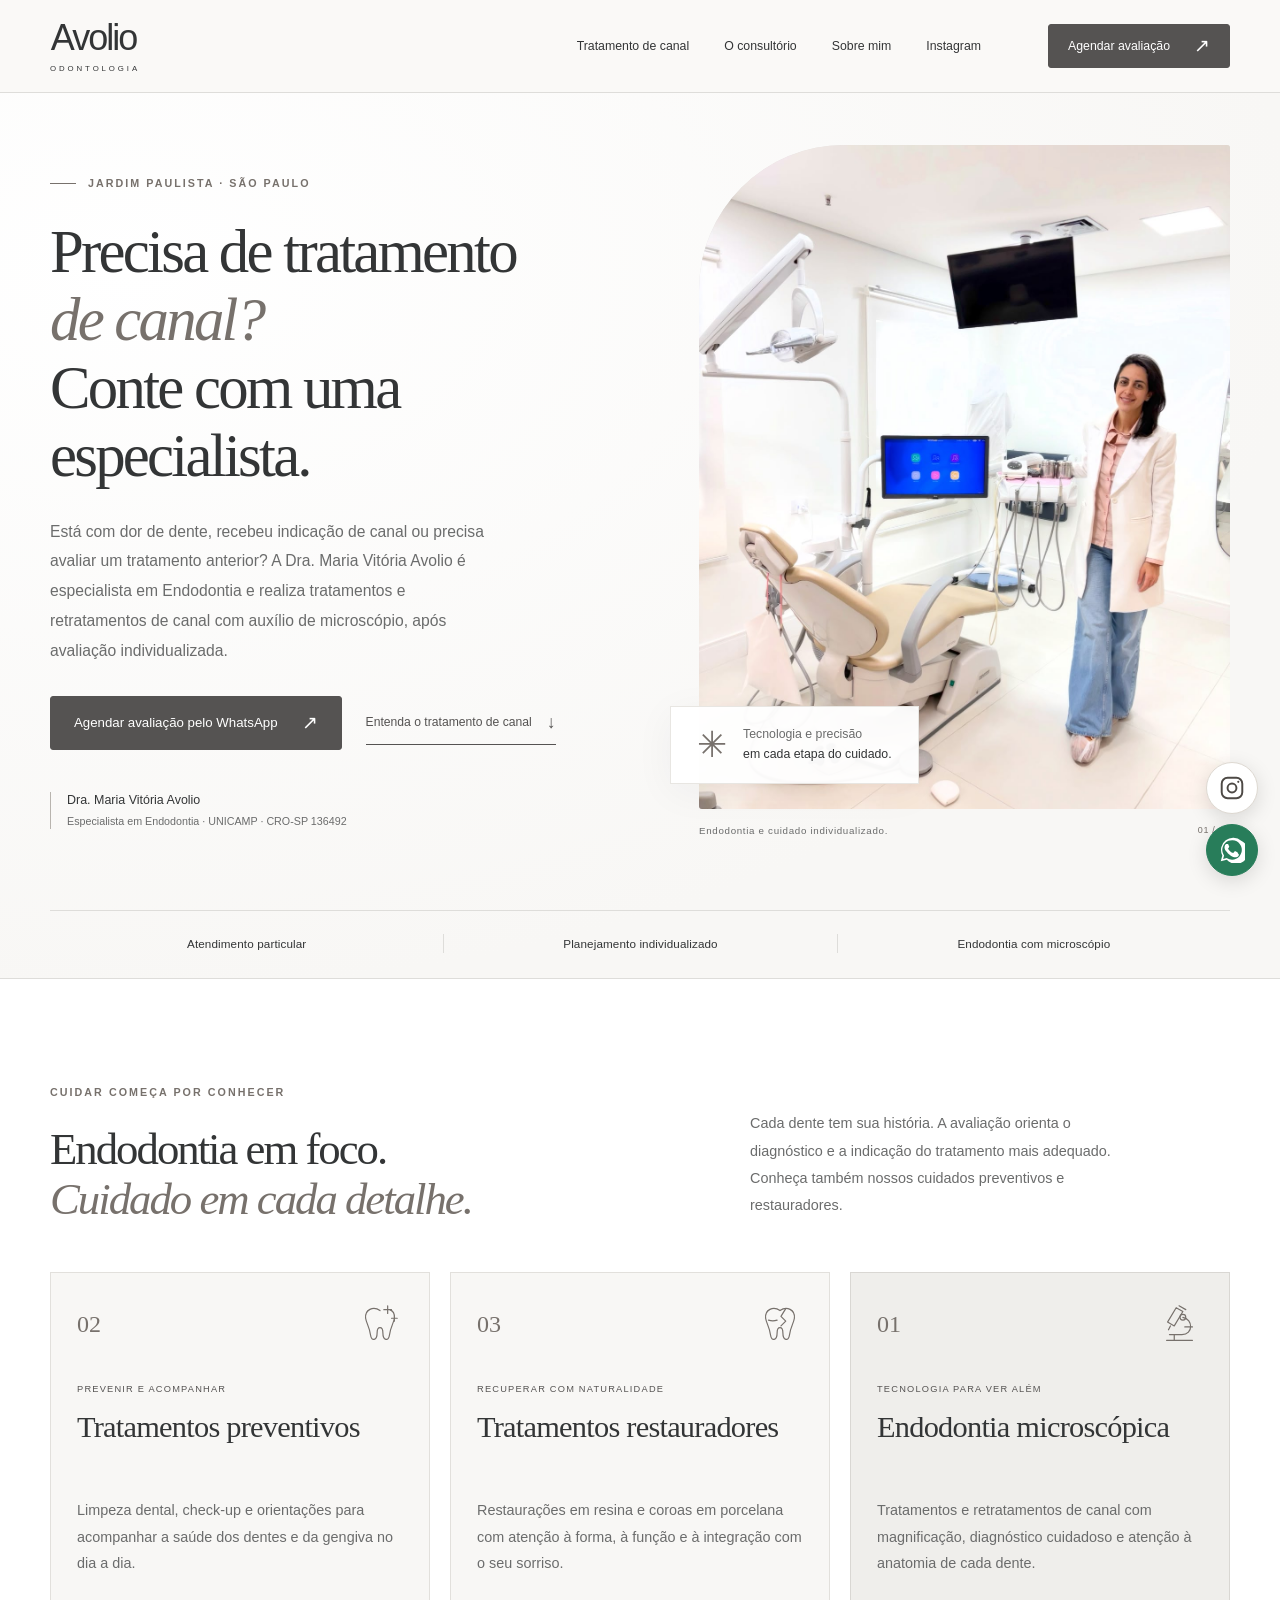
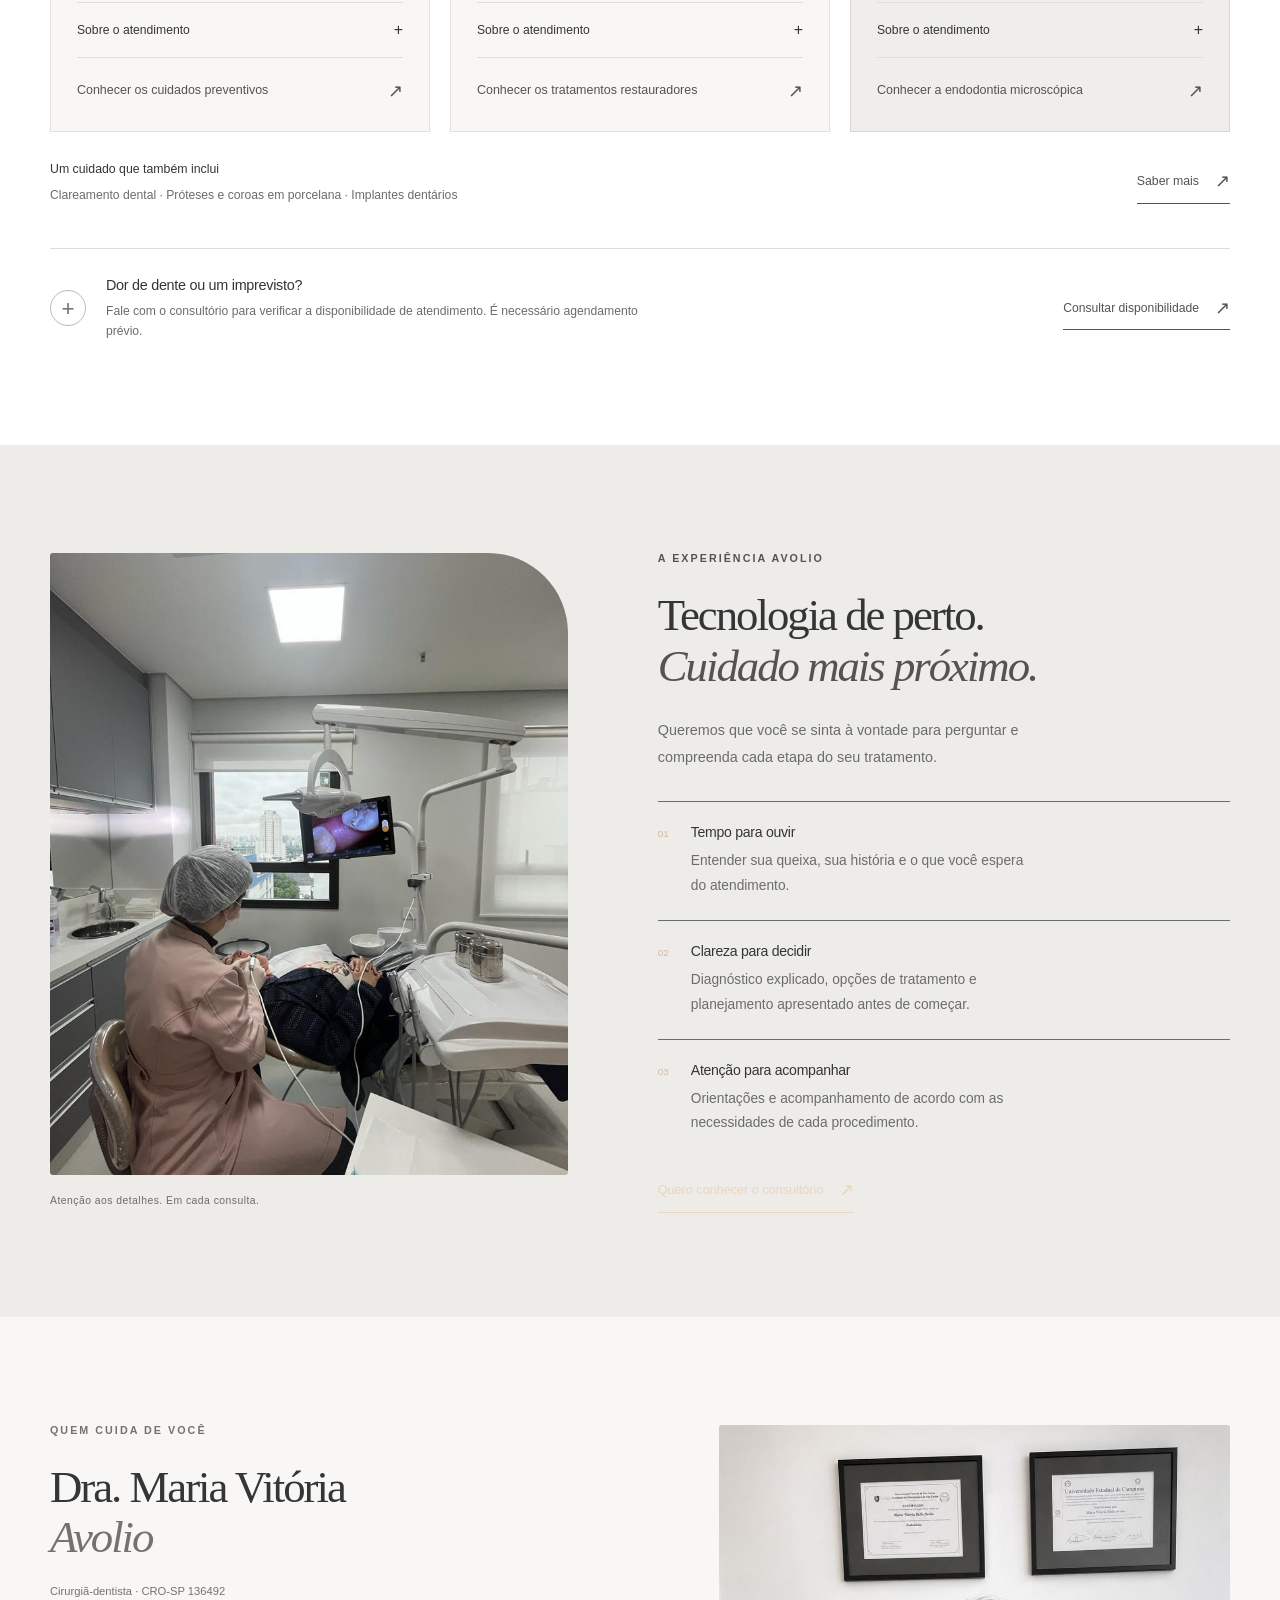
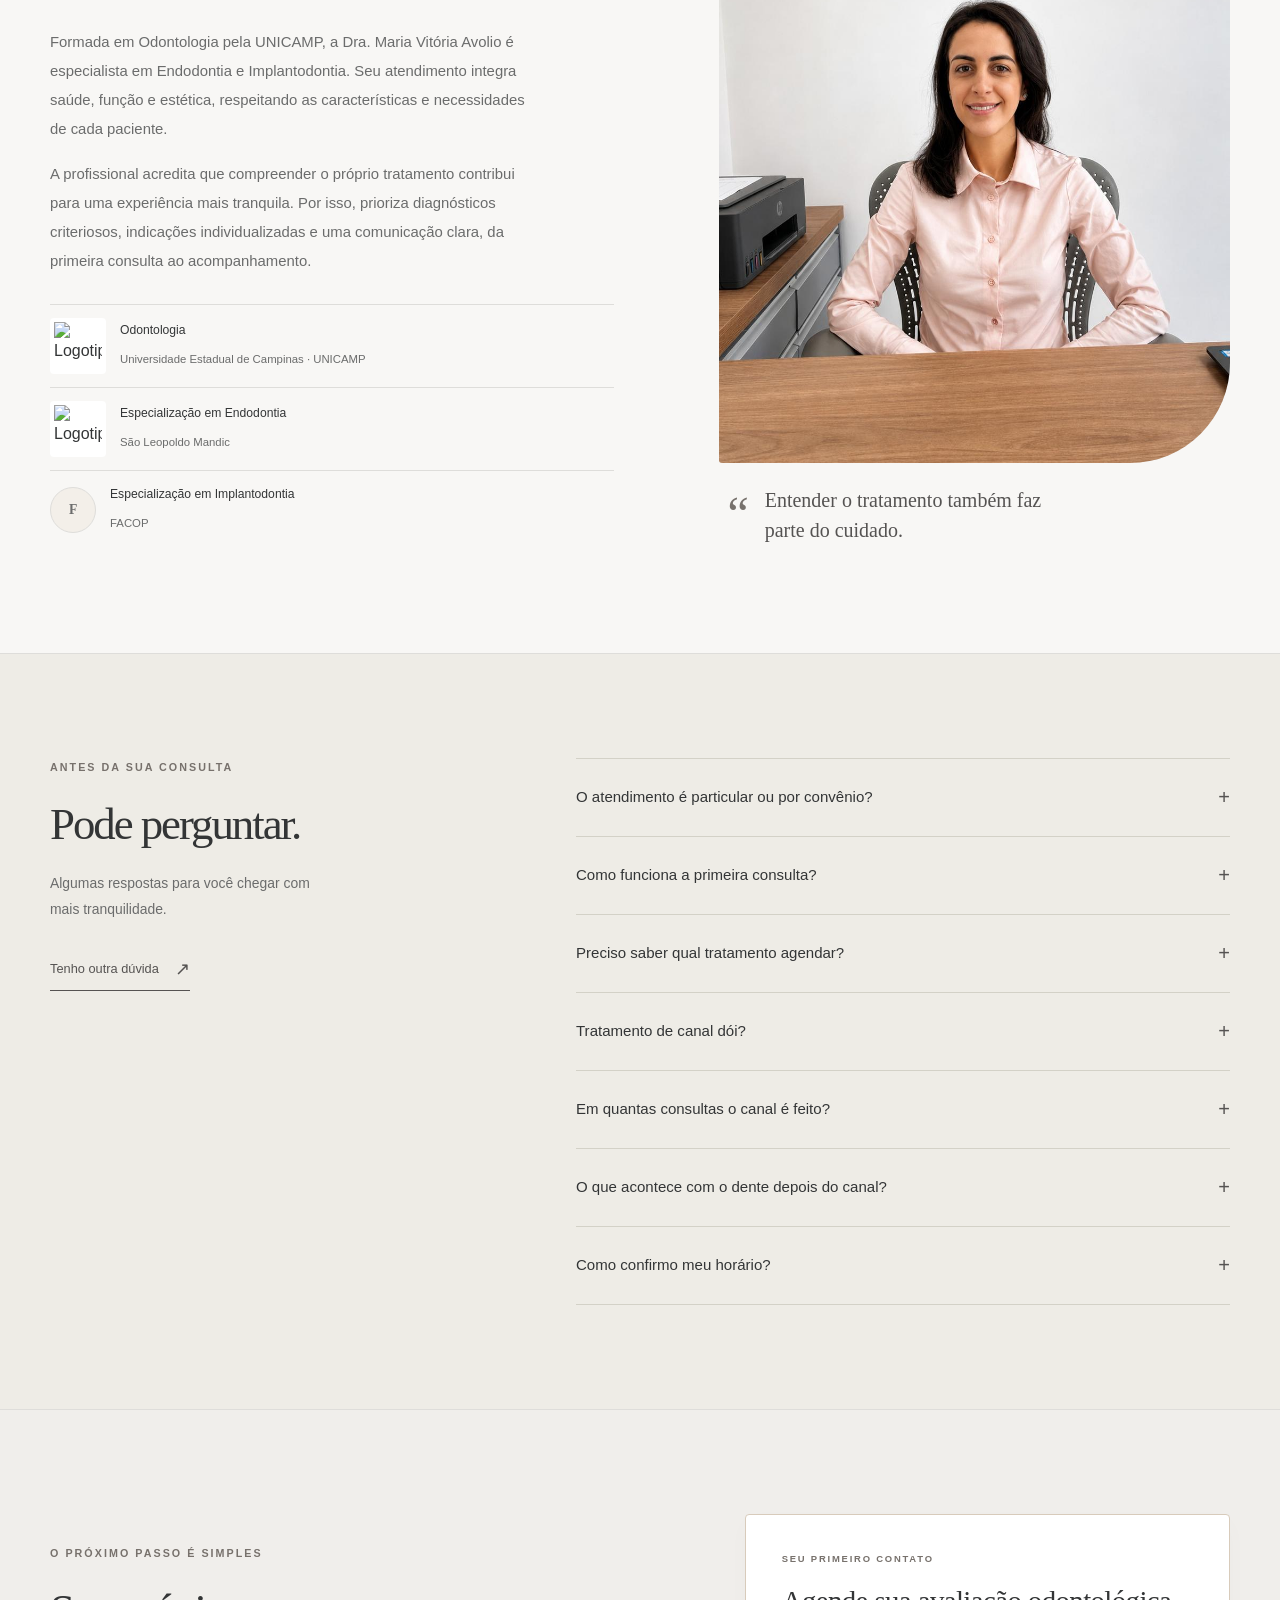
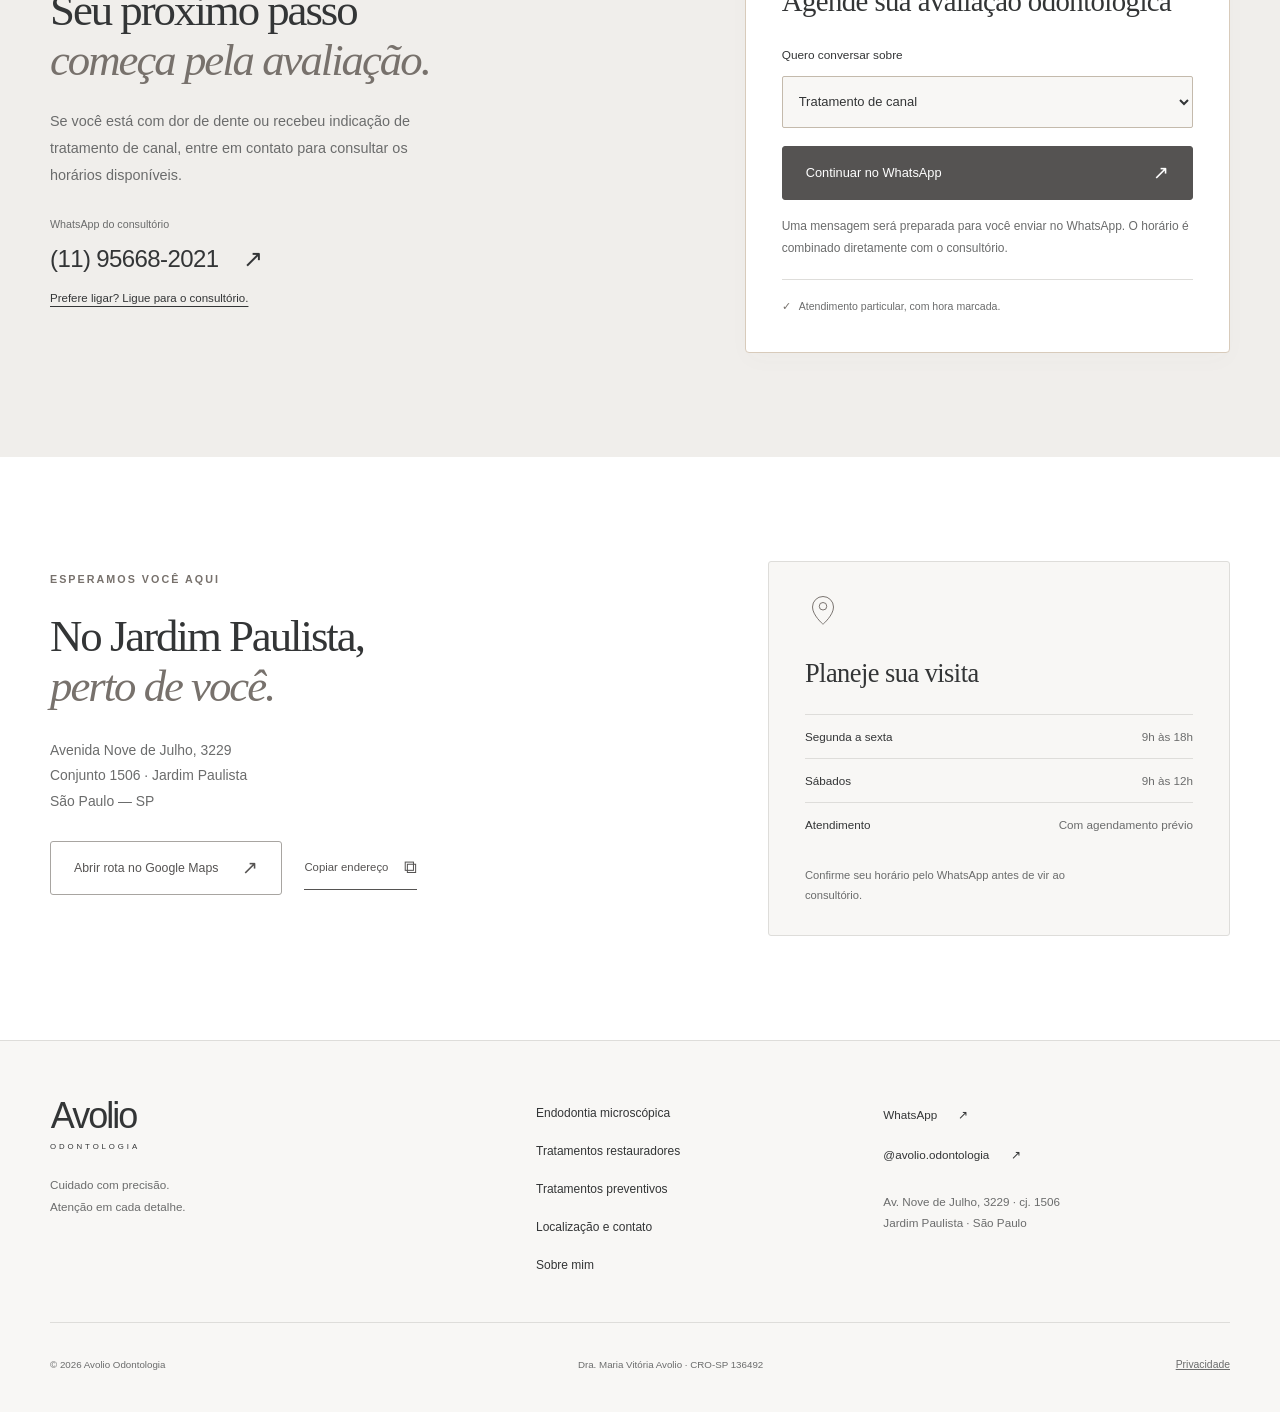
==== commit e3a57c98: "Prioriza Endodontia e melhora a mensagem principal" ====
--- a/index.html
+++ b/index.html
@@ -131,7 +131,7 @@
           </h1>
 
           <p class="hero-description">
-            Está com dor de dente ou recebeu indicação de canal? A Dra. Maria Vitória Avolio, especialista em Endodontia, realiza avaliação individualizada e tratamento com auxílio de microscópio, buscando preservar o dente sempre que possível.
+            Está com dor de dente, recebeu indicação de canal ou precisa avaliar um tratamento anterior? A Dra. Maria Vitória Avolio é especialista em Endodontia e realiza tratamentos e retratamentos de canal com auxílio de microscópio, após avaliação individualizada.
           </p>
 
           <div class="hero-actions">
@@ -261,7 +261,7 @@
 
             <div class="service-top">
 
-              <span class="service-number">01</span>
+              <span class="service-number">02</span>
 
               <svg
                 class="service-icon"
@@ -311,7 +311,7 @@
 
             <div class="service-top">
 
-              <span class="service-number">02</span>
+              <span class="service-number">03</span>
 
               <svg
                 class="service-icon"
@@ -362,7 +362,7 @@
 
             <div class="service-top">
 
-              <span class="service-number">03</span>
+              <span class="service-number">01</span>
 
               <svg
                 class="service-icon"
--- a/assets/avolio.css
+++ b/assets/avolio.css
@@ -3,15 +3,15 @@
        ========================================================== */
 
     :root {
-      --paper: #f8f6f2;
+      --paper: #f8f7f5;
       --white: #ffffff;
-      --ink: #363b36;
-      --muted: #676960;
-      --accent: #88634e;
-      --accent-dark: #76523f;
-      --sand: #eee8df;
-      --line: #dedbd2;
-      --dark: #343f39;
+      --ink: #333536;
+      --muted: #6b6c6c;
+      --accent: #77716c;
+      --accent-dark: #555352;
+      --sand: #eeece8;
+      --line: #deddda;
+      --dark: #e8e7e4;
       --serif: Georgia, "Times New Roman", serif;
       --sans: Arial, Helvetica, sans-serif;
     }
@@ -2074,3 +2074,37 @@
 
 .education-logo { display:block; flex:0 0 56px; width:56px; height:56px; object-fit:contain; background:#fff; border-radius:4px; padding:4px; }
 .education-logo-mandic { object-position:left center; }
+
+/* Paleta editorial clara — branco, bege suave e cinza.
+   Mantém componentes, espaçamento e responsividade existentes. */
+.site-header { background: rgba(250, 249, 247, .97); }
+.hero { background: radial-gradient(ellipse at 10% 20%, #ffffff 0%, var(--paper) 72%); }
+.photo-slot { background: #e7e5e1; }
+.photo-note { border-color: #e8e6e2; box-shadow: 0 8px 40px #3335360c; }
+.signature-rule { background: #b8b4ae; }
+.services, .location, .related { background: #fff; }
+.service-card { border-color: #e2e0dc; }
+.service-featured { background: #efeeeb; border-color: #d9d7d3; }
+.service-number { color: #77716c; }
+.urgent-icon { border-color: #bdbab5; }
+.experience { background: #eeece9; color: var(--ink); }
+.experience .eyebrow, .experience em { color: var(--accent-dark); }
+.experience p { color: var(--muted); }
+.experience h2, .experience h3, .experience li, .experience strong { color: var(--ink); }
+.contact { background: #f0eeeb; }
+.section-soft { background: #f2f0ed; }
+.booking-card { background: #fff; }
+.button:hover { background: #3f3e3d; border-color: #3f3e3d; }
+.button-outline { border-color: #a8a5a1; }
+.button-outline:hover { background: #eeece8; }
+a:focus-visible, button:focus-visible, summary:focus-visible, select:focus-visible { outline-color: #77716c; }
+
+
+/* Acessos sociais fixos, discretos e responsivos. */
+.floating-social{position:fixed;right:22px;bottom:24px;z-index:950;display:flex;flex-direction:column;gap:10px}
+.floating-social-link{width:52px;height:52px;display:flex;align-items:center;justify-content:center;border-radius:50%;background:#fff;color:#4d4945;border:1px solid #ddd8d1;box-shadow:0 5px 20px rgba(0,0,0,.13);transition:transform .2s ease,box-shadow .2s ease}
+.floating-social-link svg{width:26px;height:26px}
+.floating-social-link:hover{transform:translateY(-3px);box-shadow:0 8px 24px rgba(0,0,0,.18)}
+.floating-whatsapp{background:#287d5a;color:#fff;border-color:#287d5a}
+.floating-social-link:focus-visible{outline:3px solid #77716c;outline-offset:3px}
+@media(max-width:700px){.floating-social{right:14px;bottom:calc(86px + env(safe-area-inset-bottom,0px));gap:8px}.floating-social-link{width:46px;height:46px}.floating-social-link svg{width:23px;height:23px}}
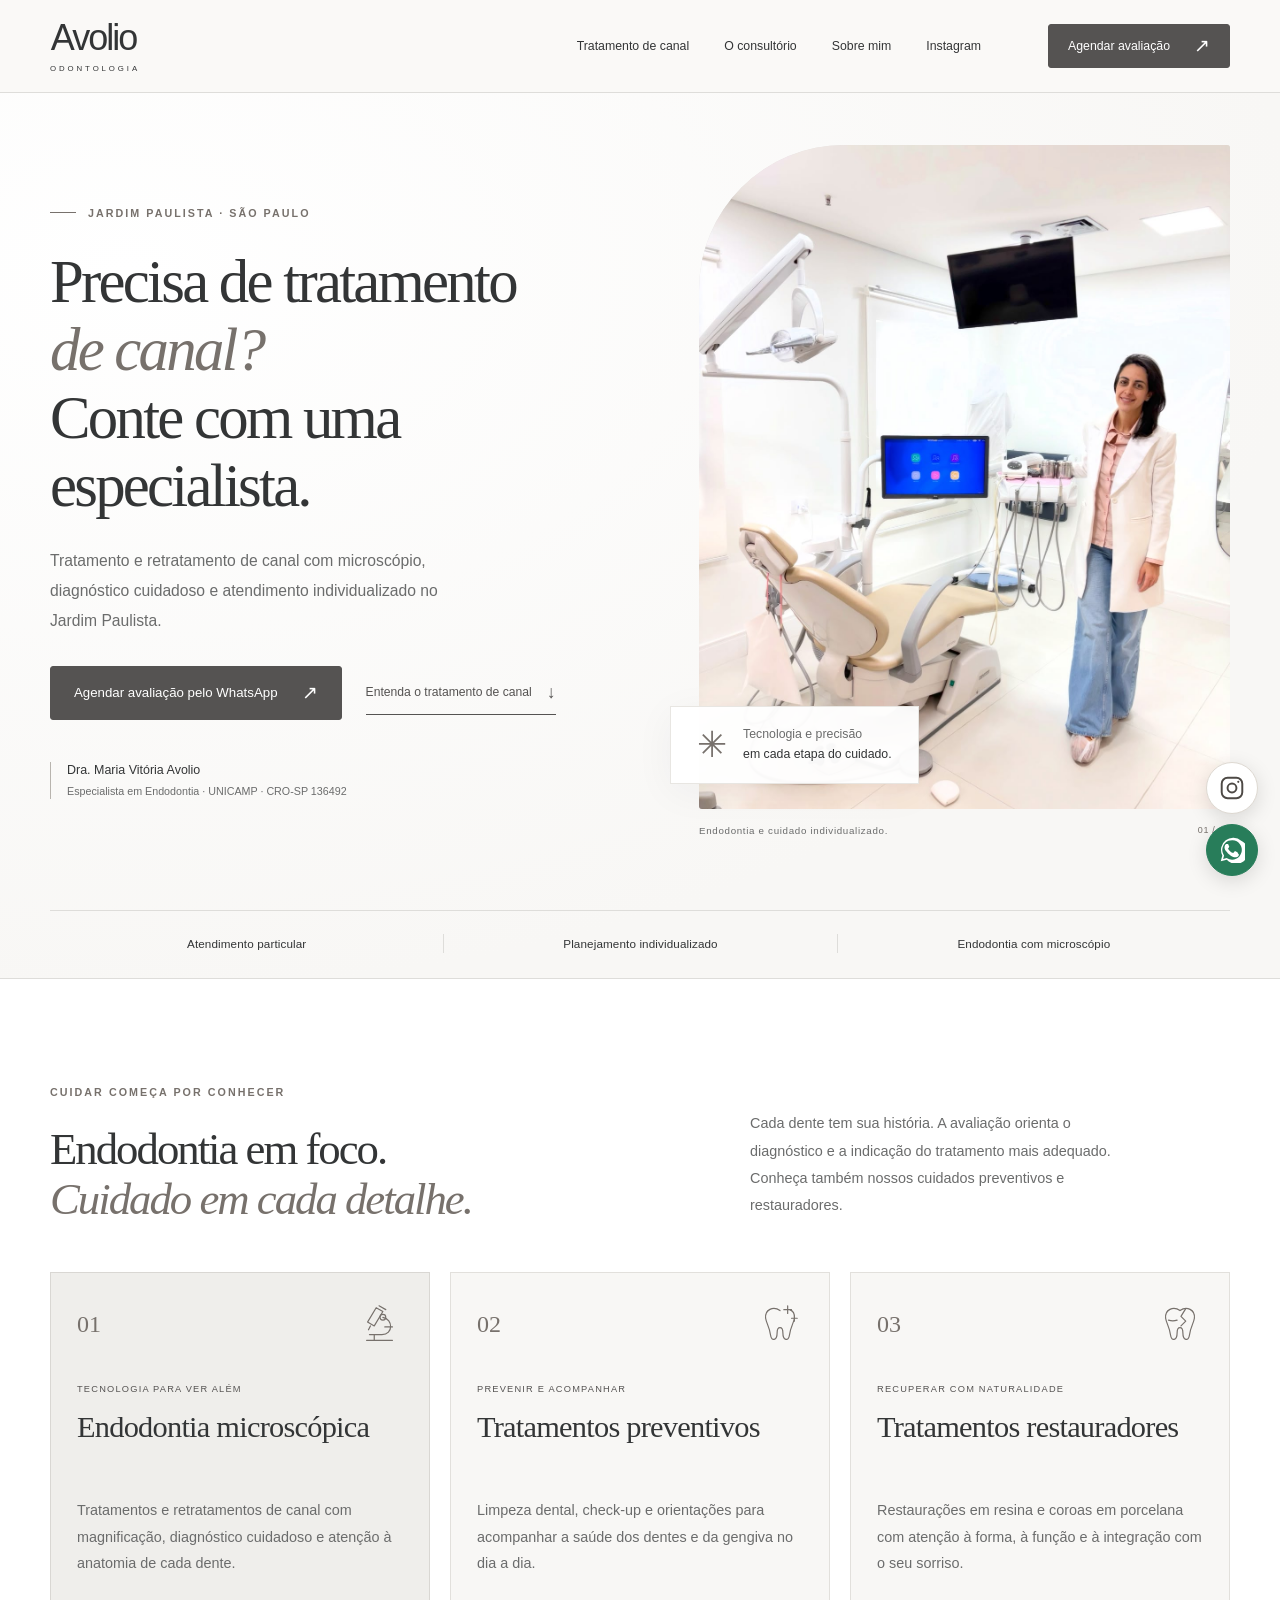
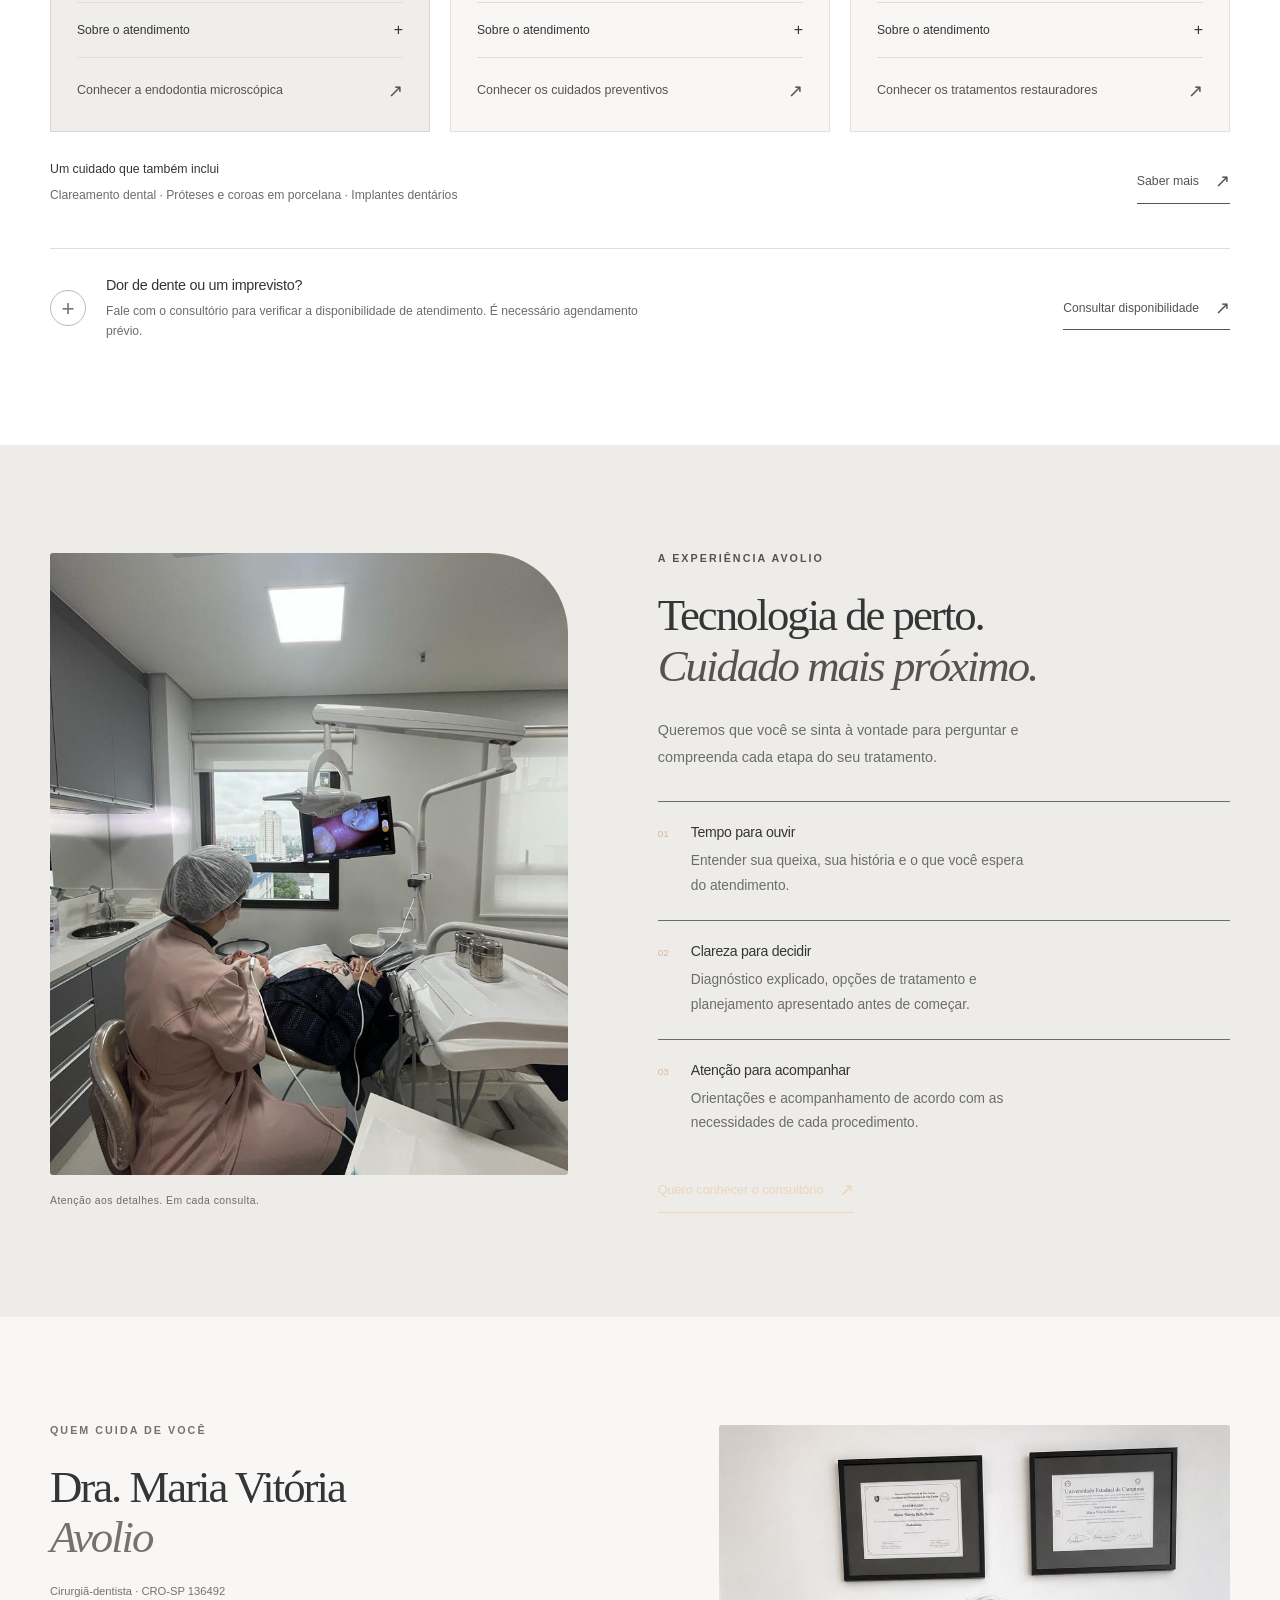
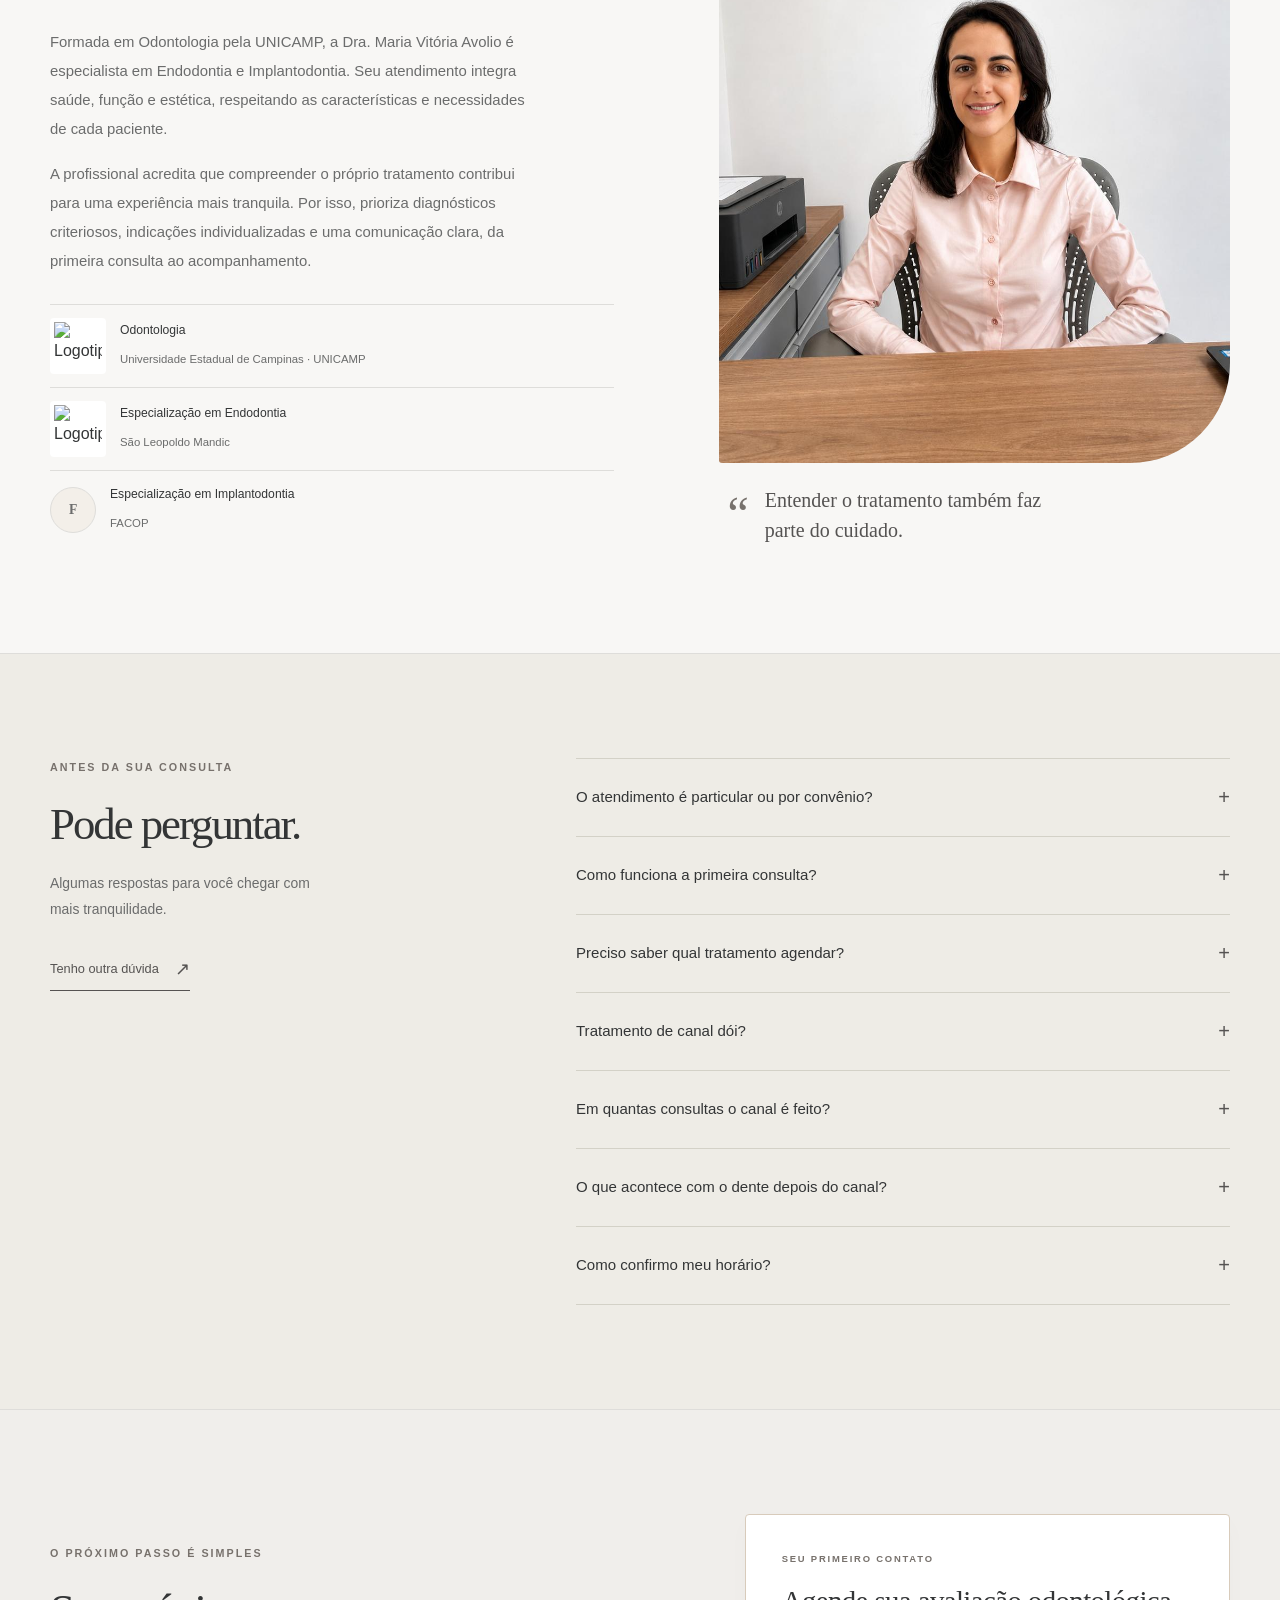
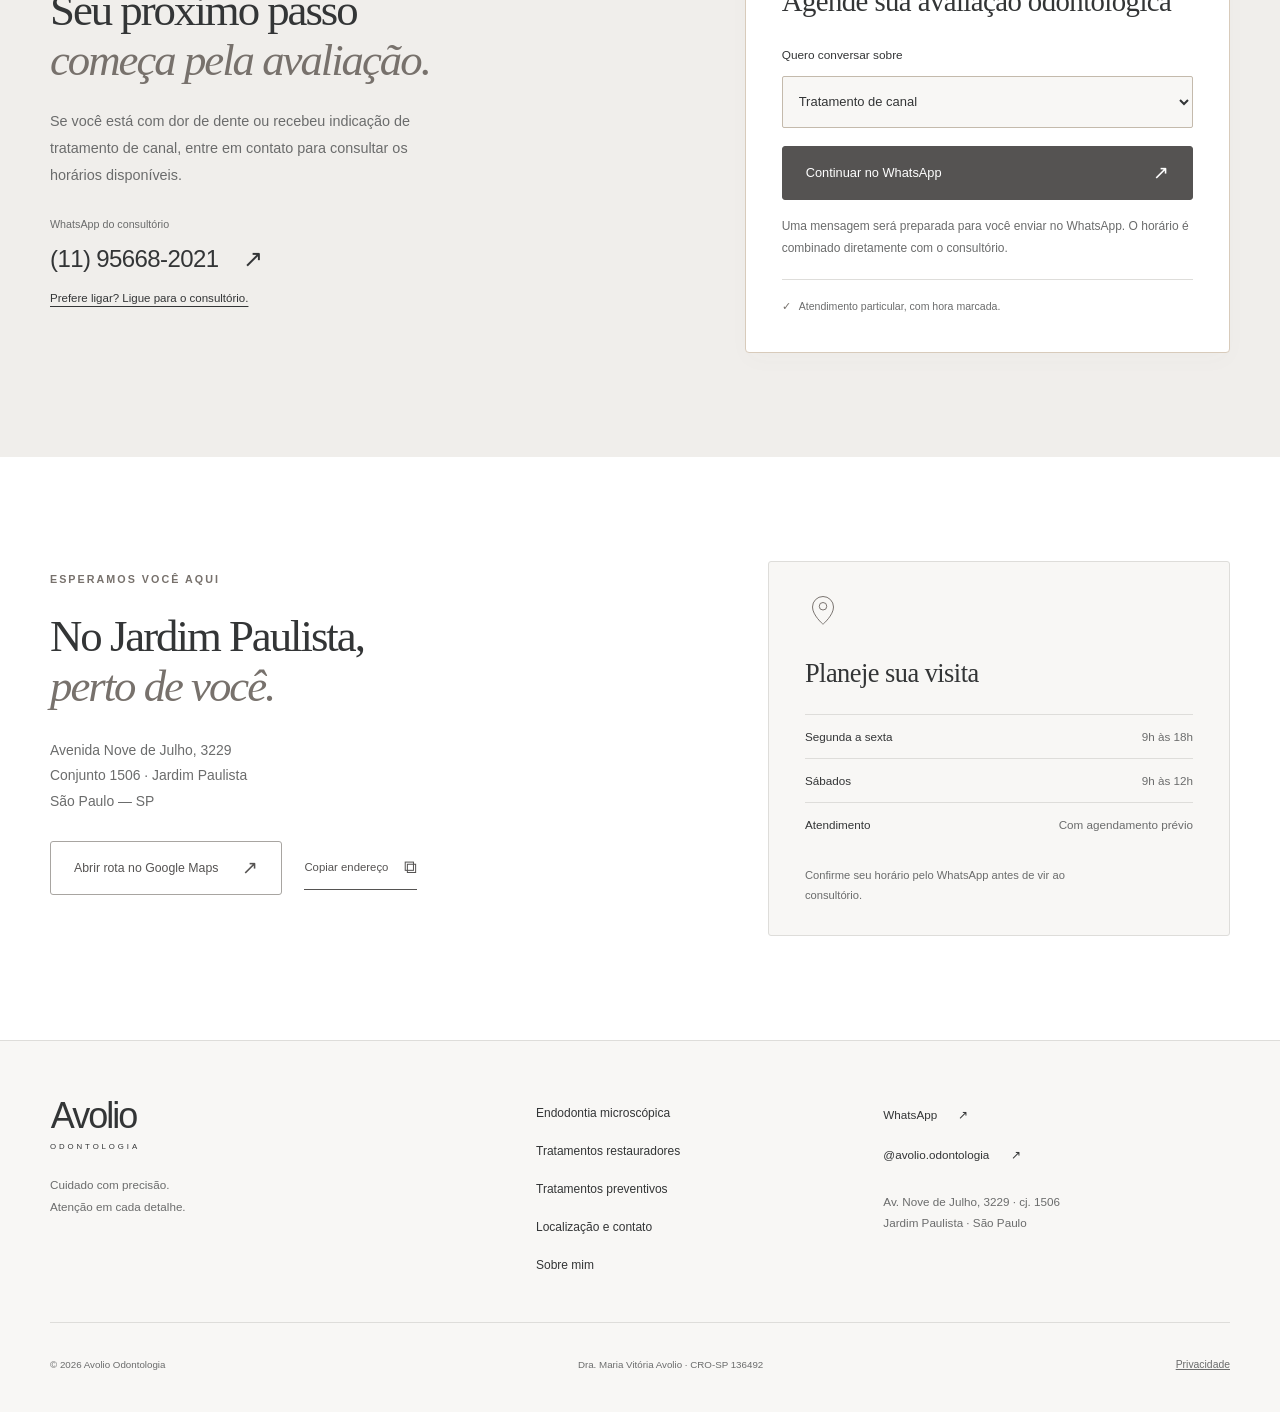
==== commit 7b205a80: "Simplifica texto principal da página inicial" ====
--- a/index.html
+++ b/index.html
@@ -131,7 +131,7 @@
           </h1>
 
           <p class="hero-description">
-            Está com dor de dente, recebeu indicação de canal ou precisa avaliar um tratamento anterior? A Dra. Maria Vitória Avolio é especialista em Endodontia e realiza tratamentos e retratamentos de canal com auxílio de microscópio, após avaliação individualizada.
+            Tratamento e retratamento de canal com microscópio, diagnóstico cuidadoso e atendimento individualizado no Jardim Paulista.
           </p>
 
           <div class="hero-actions">
--- a/assets/avolio.css
+++ b/assets/avolio.css
@@ -631,6 +631,9 @@
       background: #eae6dc;
       border-color: #d9d4c7;
     }
+
+    /* Prioriza Endodontia na ordem visual sem alterar a navegação. */
+    .service-featured { order: -1; }
 
     .other-care {
       display: flex;
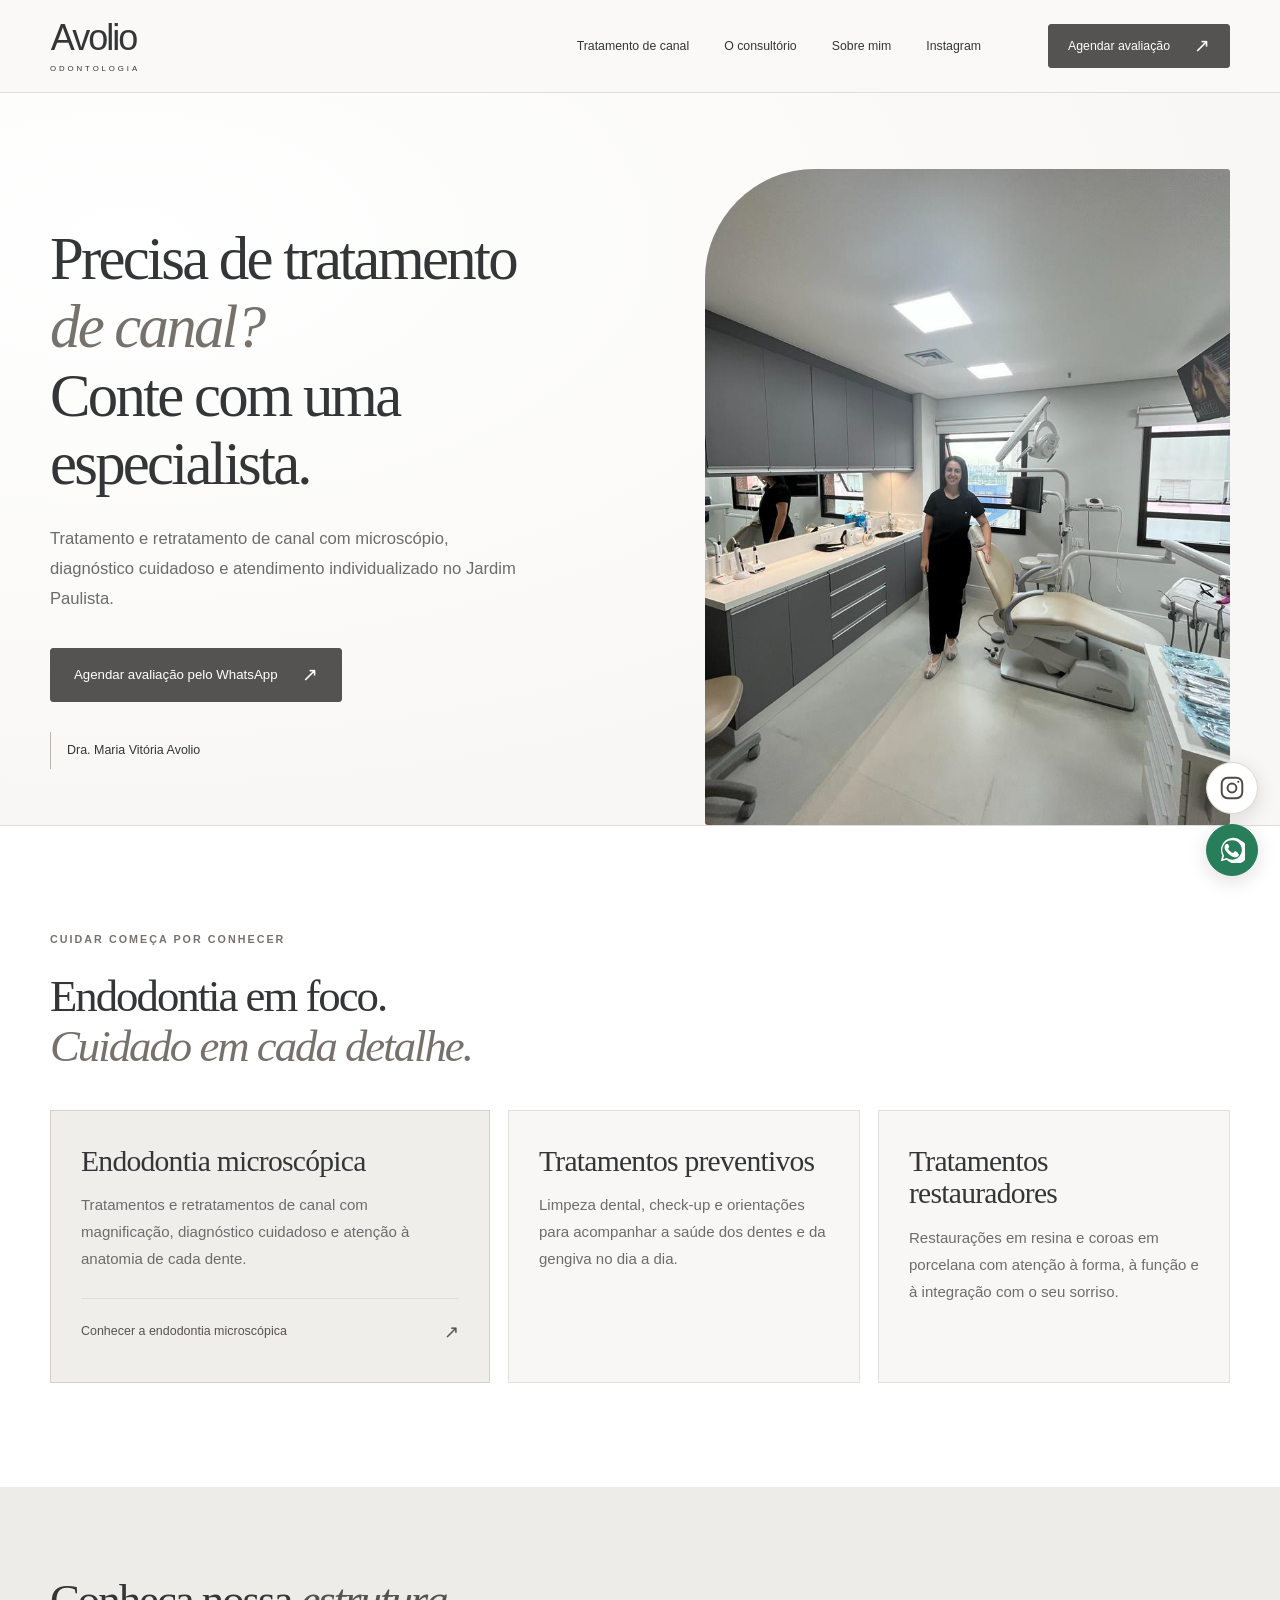
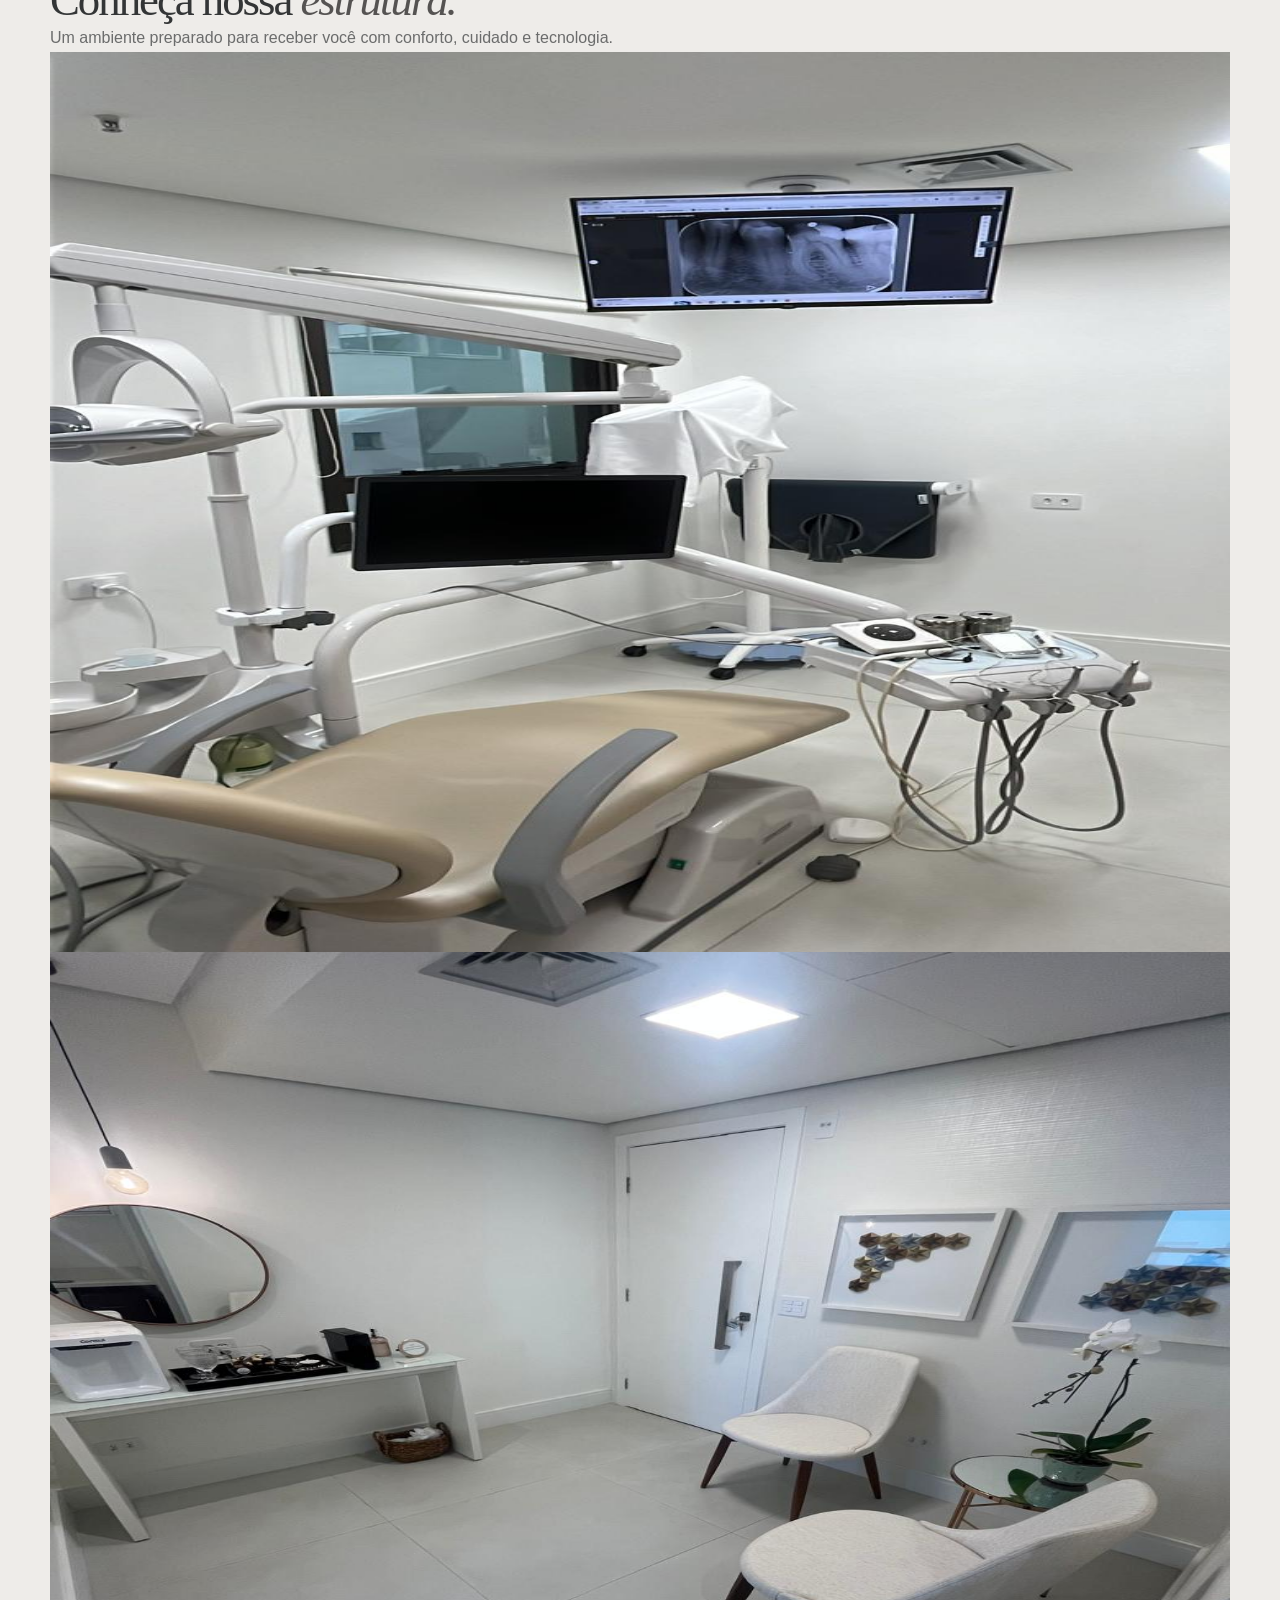
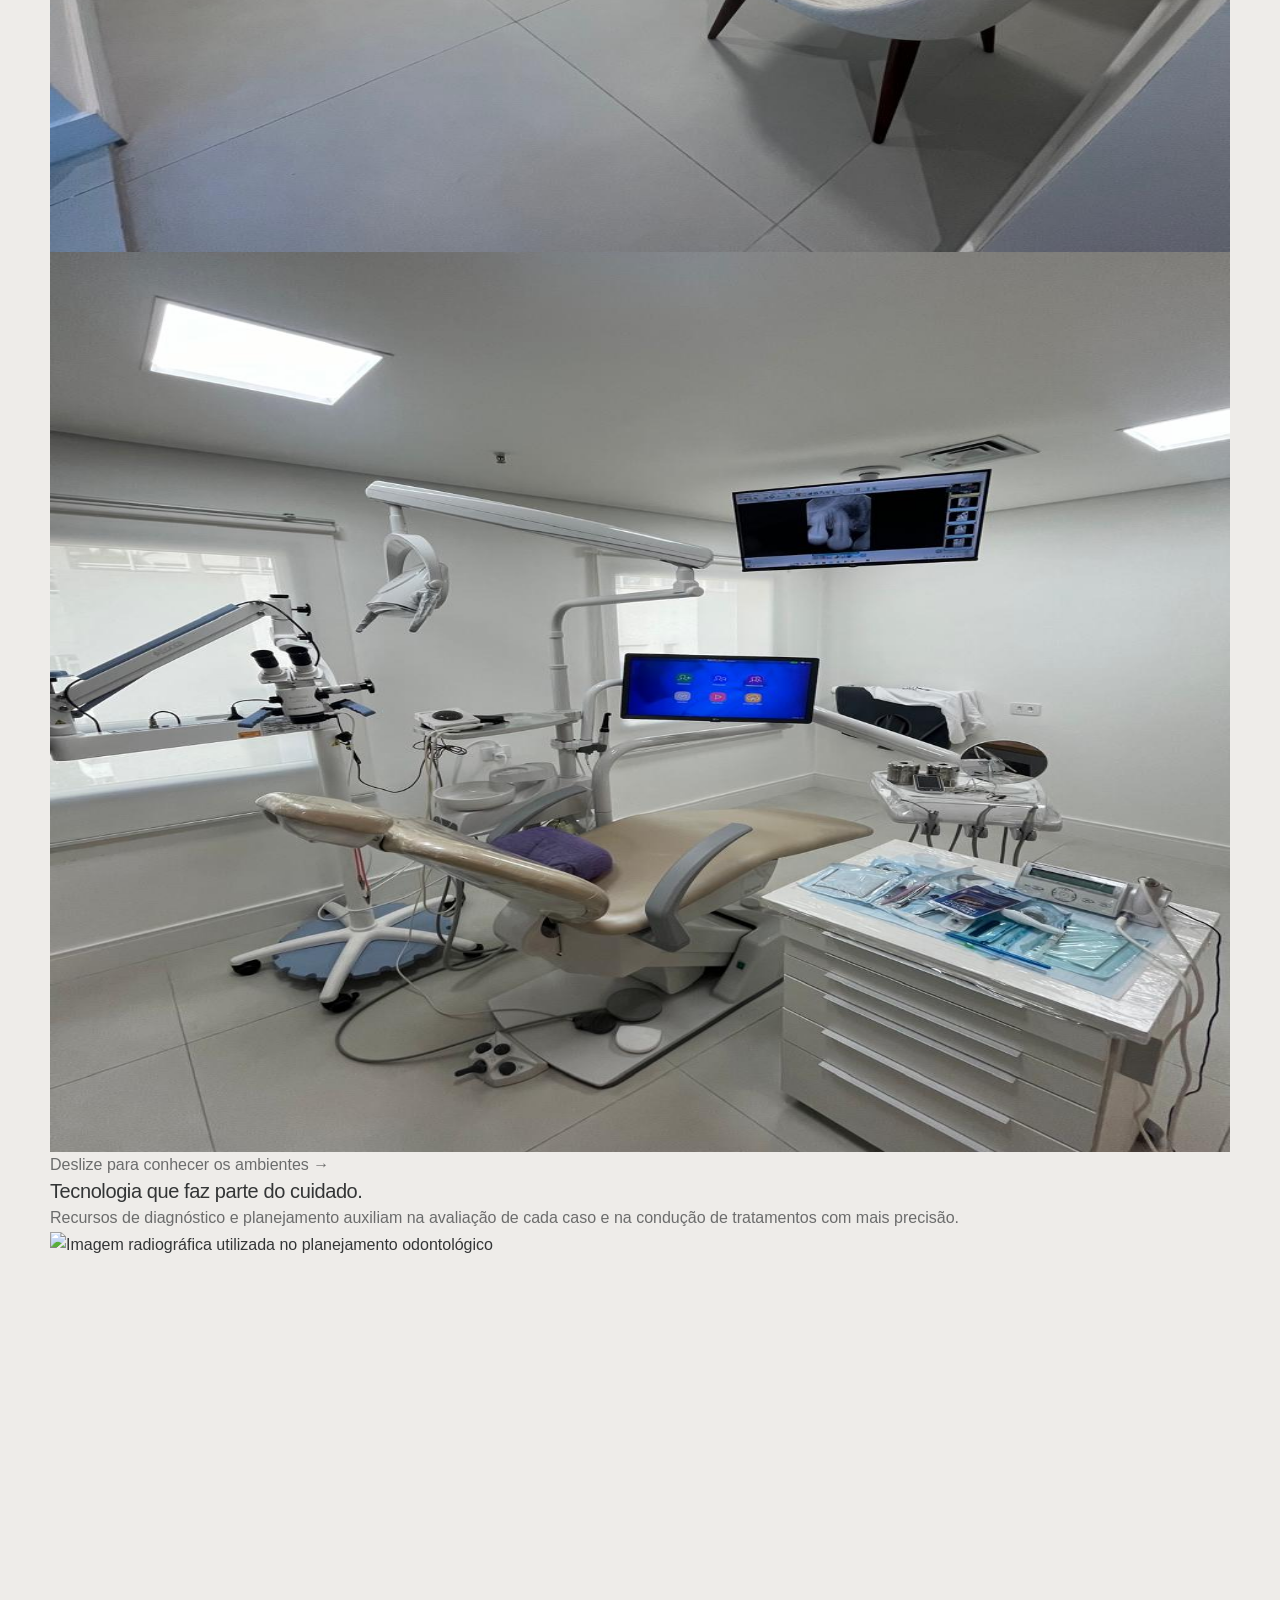
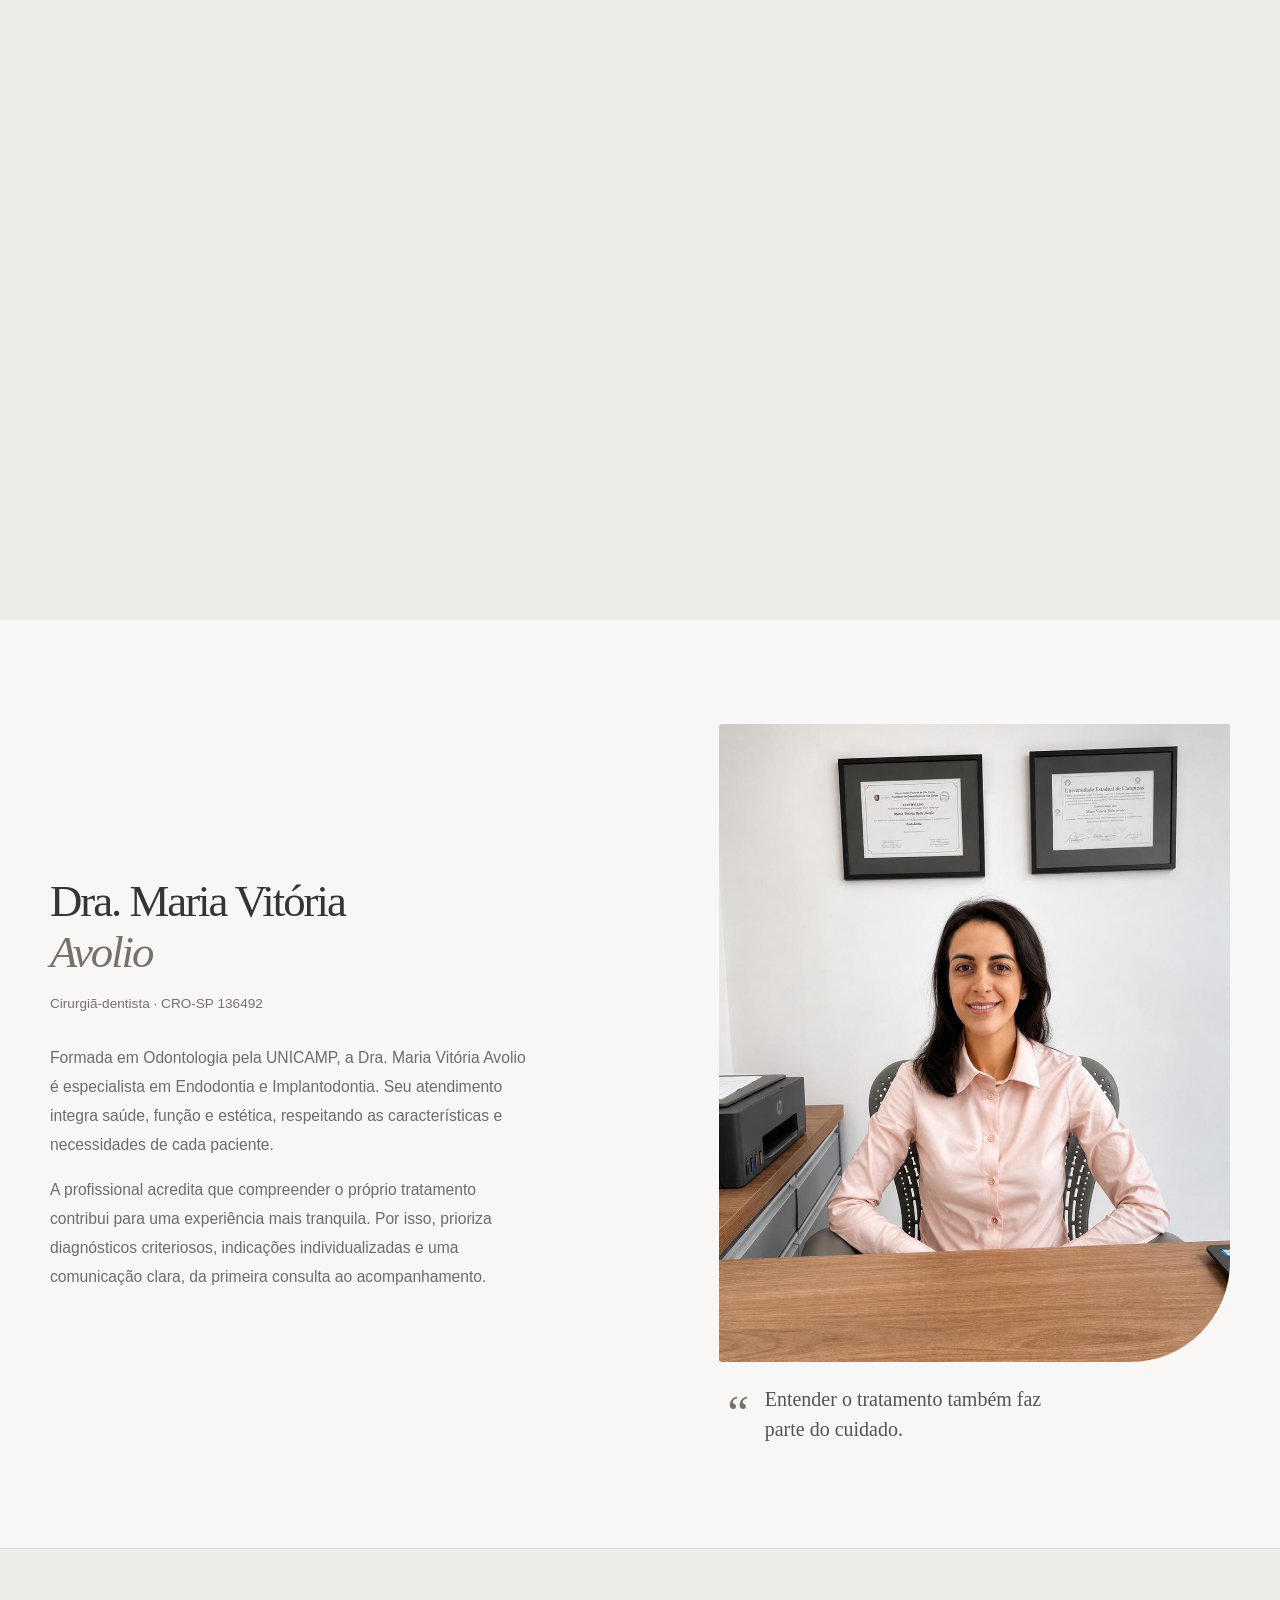
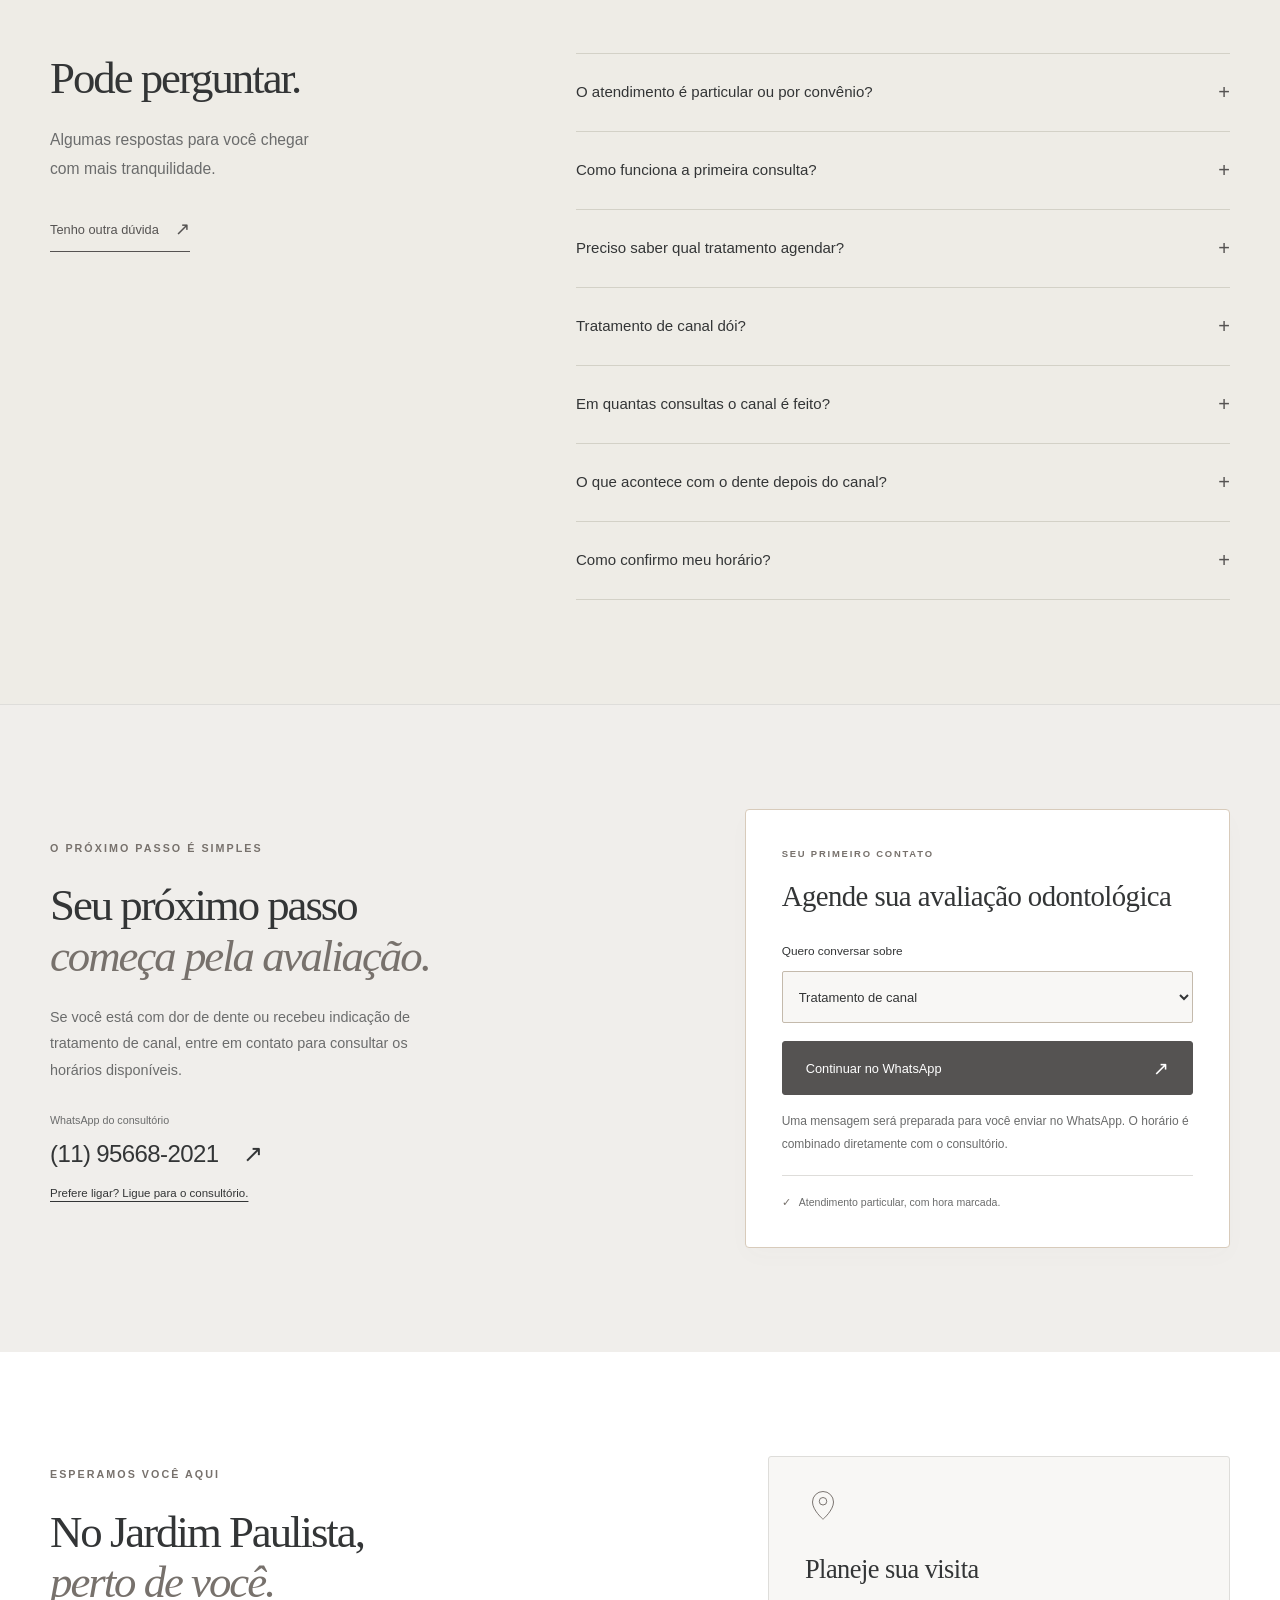
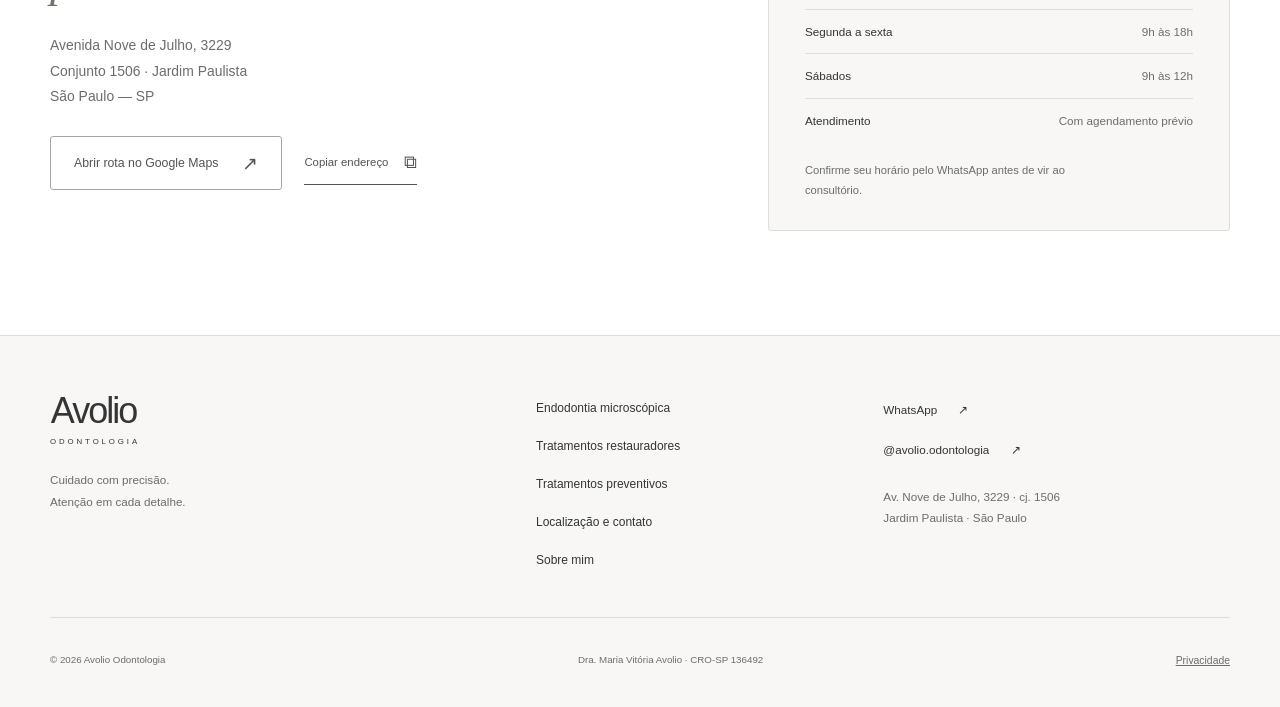
==== commit 7ac97861: "Adiciona galeria do consultório e destaca radiografia" ====
--- a/index.html
+++ b/index.html
@@ -178,7 +178,7 @@
             data-photo="hero"
           >
             <img
-              src="WhatsApp%20Image%202026-08-07%20at%2011.14.24.jpeg"
+              src="consultorio-topo.jpg"
               width="1200"
               height="1600"
               alt="Dra. Maria Vitória Avolio ao lado da cadeira odontológica em seu consultório"
@@ -470,117 +470,39 @@
 
     <section
       id="consultorio"
-      class="section experience"
+      class="section experience facility"
       aria-labelledby="experience-title"
     >
-      <div class="container experience-grid">
-
-        <div class="experience-visual">
-
-          <!--
-            FOTO 02 — CONSULTÓRIO OU ATENDIMENTO
-            Substitua o endereço em src pela nova foto.
-          -->
-
-          <figure
-            class="photo-slot experience-photo"
-            data-photo="office"
-          >
-            <img
-              src="camera.jpeg"
-              width="768"
-              height="1024"
-              alt="Atendimento odontológico na Avolio, com visualização do procedimento em uma tela"
-              loading="lazy"
-            >
-
-            <div class="photo-fallback" hidden>
-              <span>AVOLIO</span>
-              <p>Um espaço pensado para acolher.</p>
-            </div>
-
+      <div class="container">
+
+        <div class="facility-heading">
+          <h2 id="experience-title">
+            Conheça nossa <em>estrutura.</em>
+          </h2>
+          <p>Um ambiente preparado para receber você com conforto, cuidado e tecnologia.</p>
+        </div>
+
+        <div class="facility-carousel" aria-label="Fotos do consultório">
+          <figure class="facility-slide">
+            <img src="xx.jpeg" width="1200" height="900" alt="Ambiente do consultório Avolio Odontologia" loading="lazy">
           </figure>
-
-          <p class="image-caption">
-            Atenção aos detalhes. Em cada consulta.
-          </p>
-
-        </div>
-
-        <div class="experience-copy">
-
-          <p class="eyebrow">A experiência Avolio</p>
-
-          <h2 id="experience-title">
-            Tecnologia de perto.<br>
-            <em>Cuidado mais próximo.</em>
-          </h2>
-
-          <p class="section-intro">
-            Queremos que você se sinta à vontade para perguntar
-            e compreenda cada etapa do seu tratamento.
-          </p>
-
-          <ol class="care-steps">
-
-            <li>
-
-              <span>01</span>
-
-              <div>
-
-                <h3>Tempo para ouvir</h3>
-
-                <p>
-                  Entender sua queixa, sua história e o que você
-                  espera do atendimento.
-                </p>
-
-              </div>
-
-            </li>
-
-            <li>
-
-              <span>02</span>
-
-              <div>
-
-                <h3>Clareza para decidir</h3>
-
-                <p>
-                  Diagnóstico explicado, opções de tratamento e
-                  planejamento apresentado antes de começar.
-                </p>
-
-              </div>
-
-            </li>
-
-            <li>
-
-              <span>03</span>
-
-              <div>
-
-                <h3>Atenção para acompanhar</h3>
-
-                <p>
-                  Orientações e acompanhamento de acordo com as
-                  necessidades de cada procedimento.
-                </p>
-
-              </div>
-
-            </li>
-
-          </ol>
-
-          <a class="text-link" href="#contato">
-            Quero conhecer o consultório
-            <span aria-hidden="true">↗</span>
-          </a>
-
+          <figure class="facility-slide">
+            <img src="recep2.jpeg" width="1200" height="900" alt="Recepção da Avolio Odontologia" loading="lazy">
+          </figure>
+          <figure class="facility-slide">
+            <img src="4.jpeg" width="1200" height="900" alt="Espaço interno do consultório" loading="lazy">
+          </figure>
+        </div>
+        <p class="facility-hint">Deslize para conhecer os ambientes <span aria-hidden="true">→</span></p>
+
+        <div class="facility-technology">
+          <div class="facility-technology-copy">
+            <h3>Tecnologia que faz parte do cuidado.</h3>
+            <p>Recursos de diagnóstico e planejamento auxiliam na avaliação de cada caso e na condução de tratamentos com mais precisão.</p>
+          </div>
+          <figure class="facility-rx">
+            <img src="RX.jpg" width="1200" height="900" alt="Imagem radiográfica utilizada no planejamento odontológico" loading="lazy">
+          </figure>
         </div>
 
       </div>
--- a/assets/avolio.css
+++ b/assets/avolio.css
@@ -2111,3 +2111,75 @@
 .floating-whatsapp{background:#287d5a;color:#fff;border-color:#287d5a}
 .floating-social-link:focus-visible{outline:3px solid #77716c;outline-offset:3px}
 @media(max-width:700px){.floating-social{right:14px;bottom:calc(86px + env(safe-area-inset-bottom,0px));gap:8px}.floating-social-link{width:46px;height:46px}.floating-social-link svg{width:23px;height:23px}}
+
+
+/* Revisão visual: menos elementos acessórios, mais respiro e hierarquia. */
+.hero .eyebrow,
+.photo-note,
+.photo-caption,
+.care-strip,
+.hero-actions > .text-link,
+.hero-signature div > span,
+.section-heading > p,
+.service-top,
+.service-tag,
+.service-details,
+.service-card:not(.service-featured) .service-link,
+.other-care,
+.urgent,
+.image-caption,
+.care-steps li > span,
+.care-steps p,
+.doctor .eyebrow,
+.education,
+.faq .eyebrow {
+  display: none !important;
+}
+
+.hero { padding-top: 76px; }
+.hero-grid { gap: 78px; }
+.hero-copy { padding-block: 28px; }
+.hero h1 { max-width: 620px; }
+.hero-description { max-width: 470px; font-size: 1.04rem; line-height: 1.8; }
+.hero-actions { margin-top: 34px; }
+.hero-signature { margin-top: 30px; }
+.hero-visual { padding-bottom: 0; }
+.hero-photo { border-radius: 110px 3px 3px 3px; }
+
+.section-heading { grid-template-columns: 1fr; gap: 0; margin-bottom: 38px; }
+.section-heading h2 { max-width: 720px; }
+.service-grid { grid-template-columns: 1.25fr 1fr 1fr; gap: 18px; }
+.service-card { padding: 34px 30px; }
+.service-card h3 { min-height: 0; font-size: 1.85rem; margin-bottom: 14px; }
+.service-card > p:not(.service-tag) { font-size: .94rem; line-height: 1.8; margin: 0; }
+.service-featured { background: #f0eeeb; border-color: #d5d1ca; }
+.service-featured .service-link { margin-top: 26px; padding-top: 17px; }
+.experience { padding-block: 88px; }
+.experience-grid { gap: 100px; }
+.experience .eyebrow { display: none; }
+.section-intro { max-width: 470px; font-size: 1rem; }
+.care-steps { margin-top: 26px; }
+.care-steps li { padding: 17px 0; }
+.care-steps h3 { font-size: 1rem; margin: 0; }
+.doctor-registration { font-size: .85rem; margin-top: 16px; }
+.doctor-copy > p:not(.eyebrow):not(.doctor-registration) { font-size: .98rem; line-height: 1.85; }
+.faq-grid > div:first-child > p:not(.eyebrow) { font-size: .98rem; }
+
+@media (max-width: 700px) {
+  .hero { padding-top: 38px; }
+  .hero-grid { gap: 30px; }
+  .hero h1 { font-size: clamp(2.8rem, 9vw, 3.8rem); }
+  .hero-description { font-size: .98rem; line-height: 1.75; margin-top: 20px; }
+  .hero-signature { margin-top: 22px; }
+  .hero-photo { border-radius: 72px 3px 3px 3px; }
+  .section-heading { margin-bottom: 25px; }
+  .service-grid { grid-template-columns: 1fr; gap: 13px; }
+  .service-card { padding: 27px; }
+  .service-card h3 { font-size: 1.9rem; }
+  .service-card > p:not(.service-tag) { font-size: .94rem; }
+  .experience { padding-block: 65px; }
+  .experience-grid { gap: 30px; }
+  .care-steps { margin-top: 20px; }
+  .care-steps li { padding: 17px 0; }
+  .doctor-copy > p:not(.eyebrow):not(.doctor-registration) { font-size: .94rem; }
+}
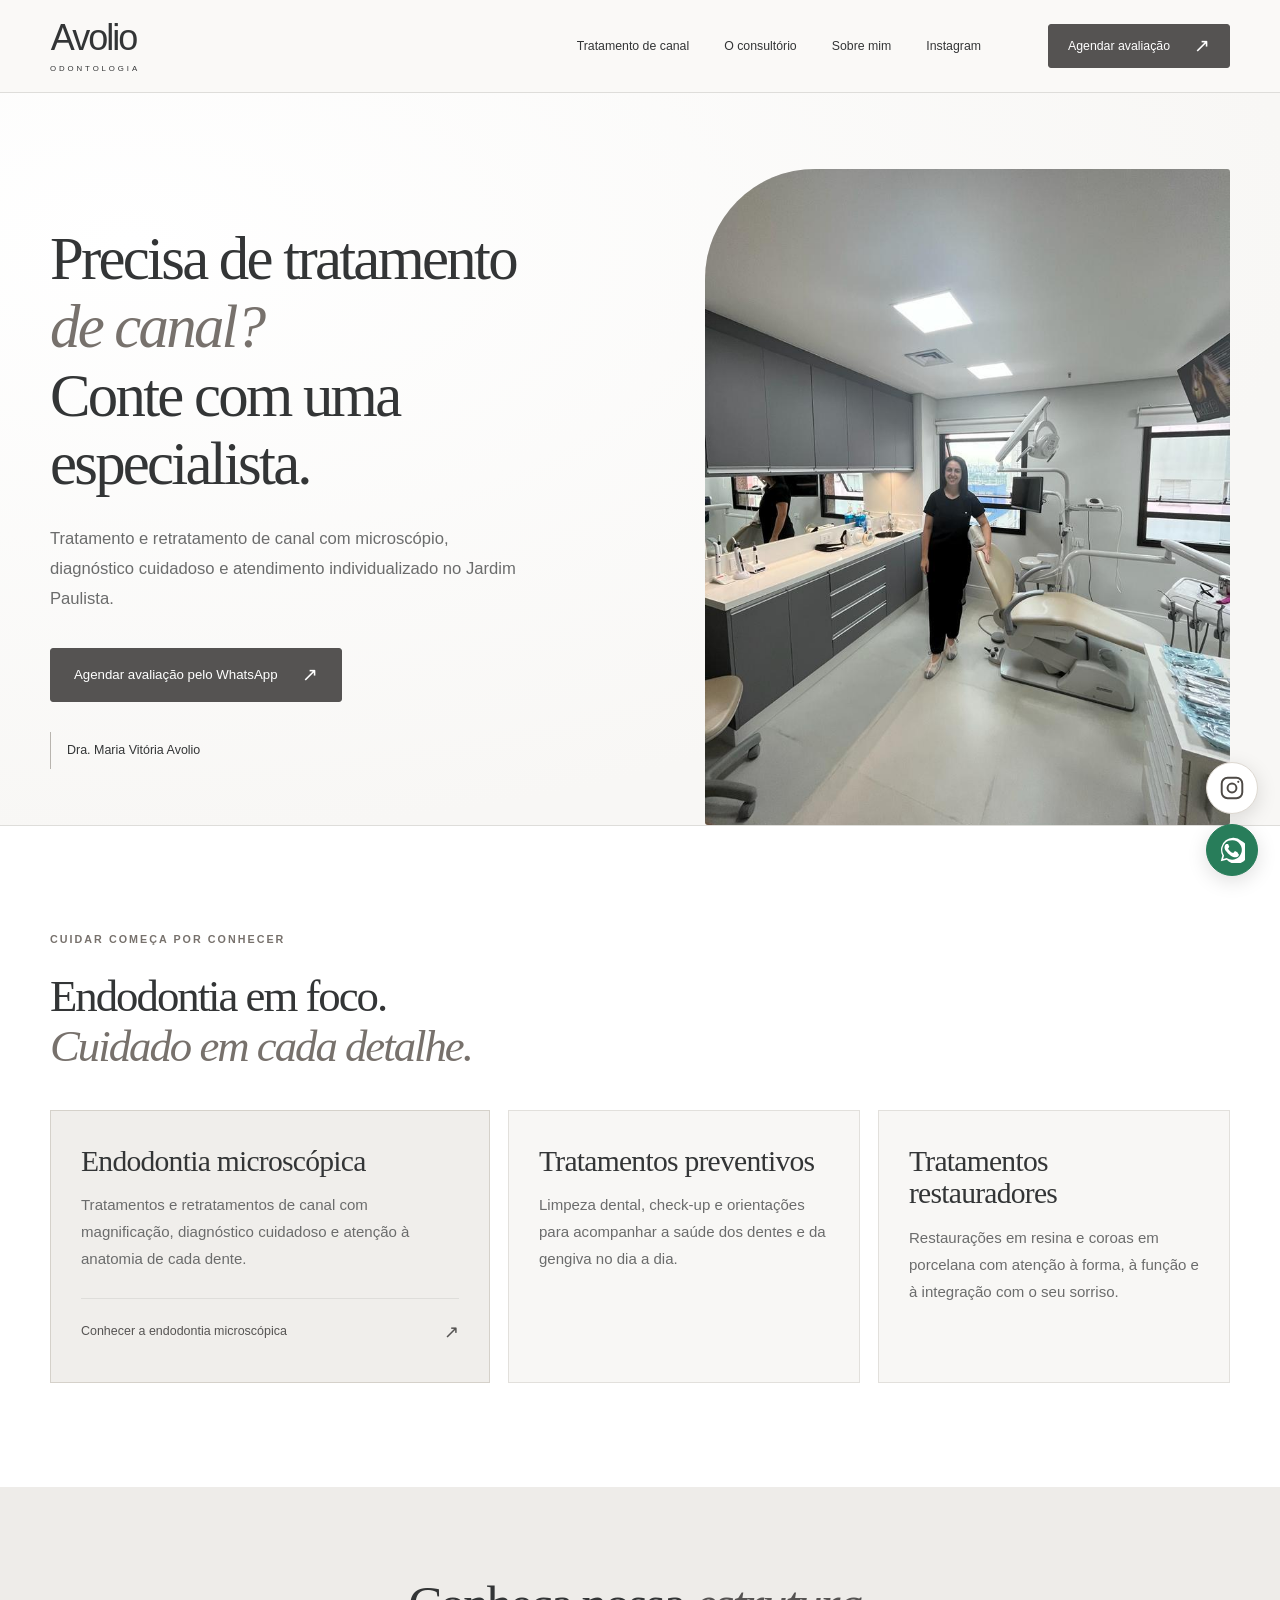
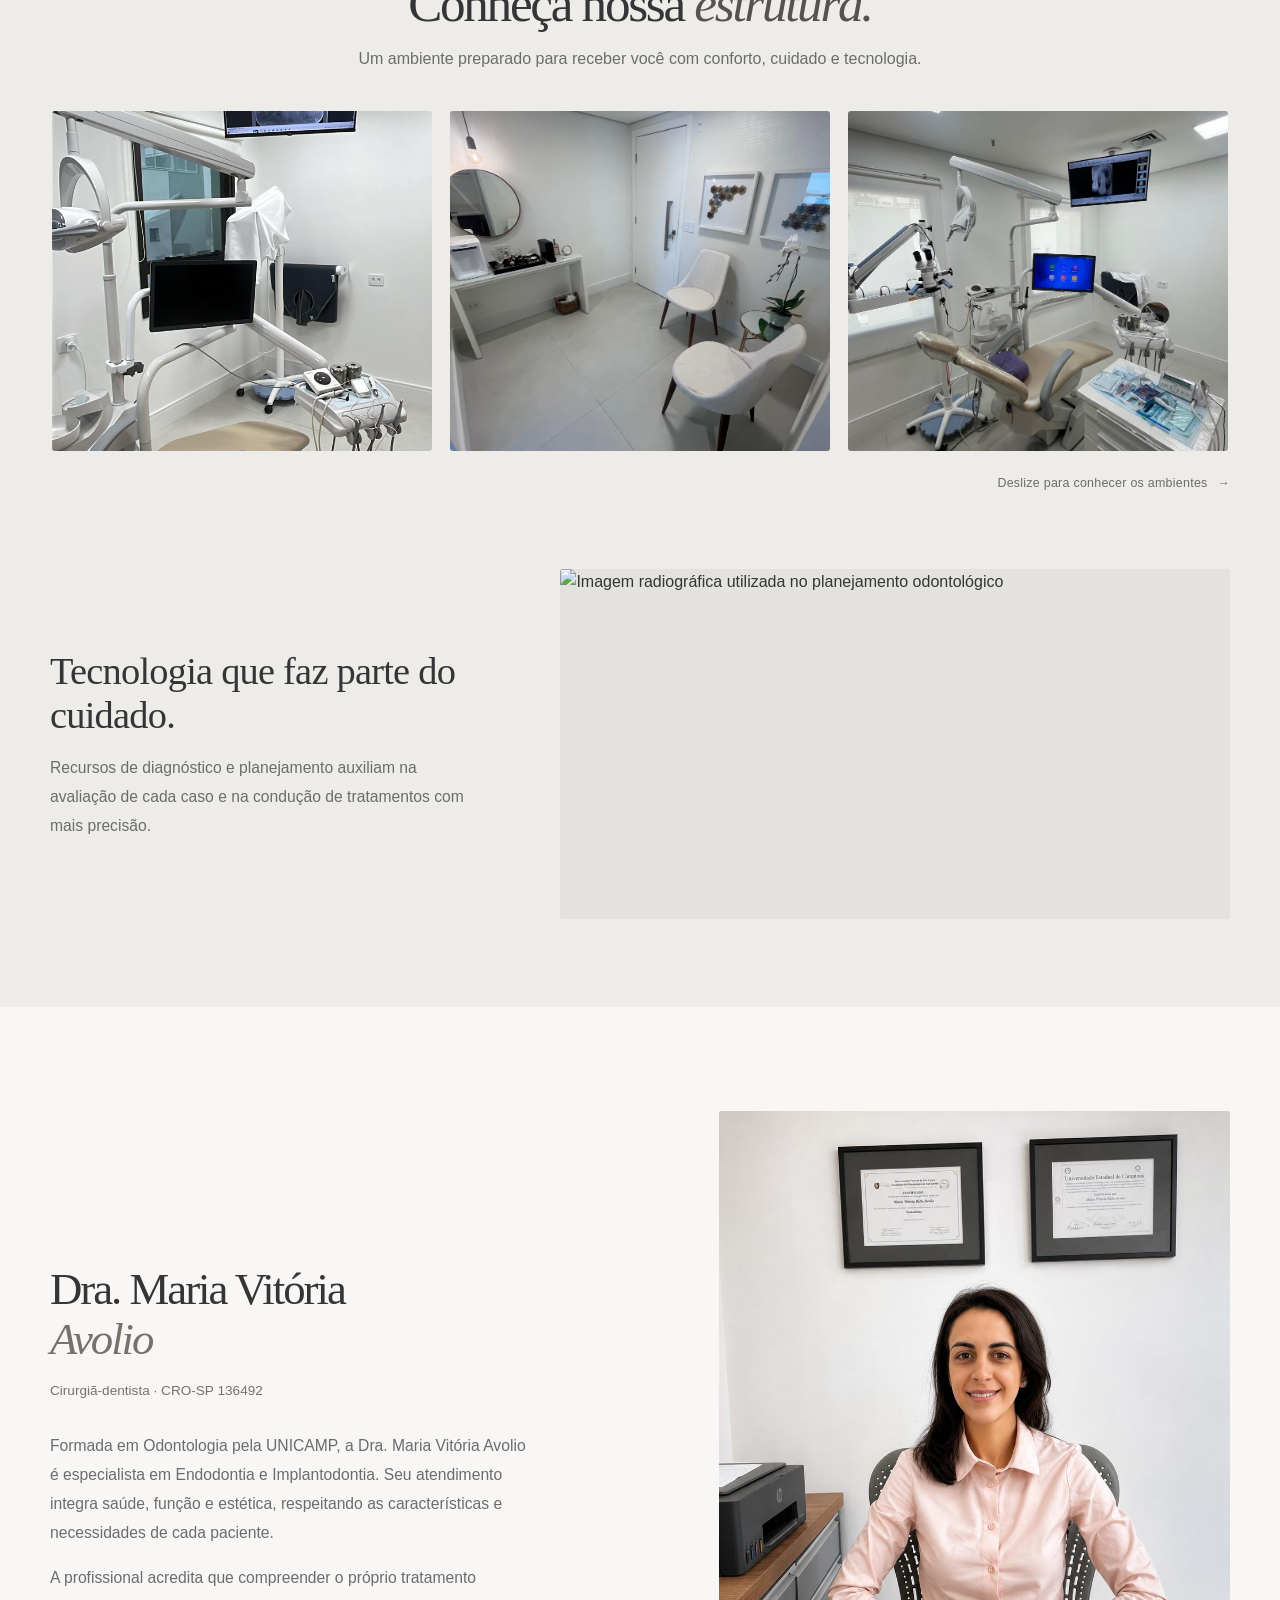
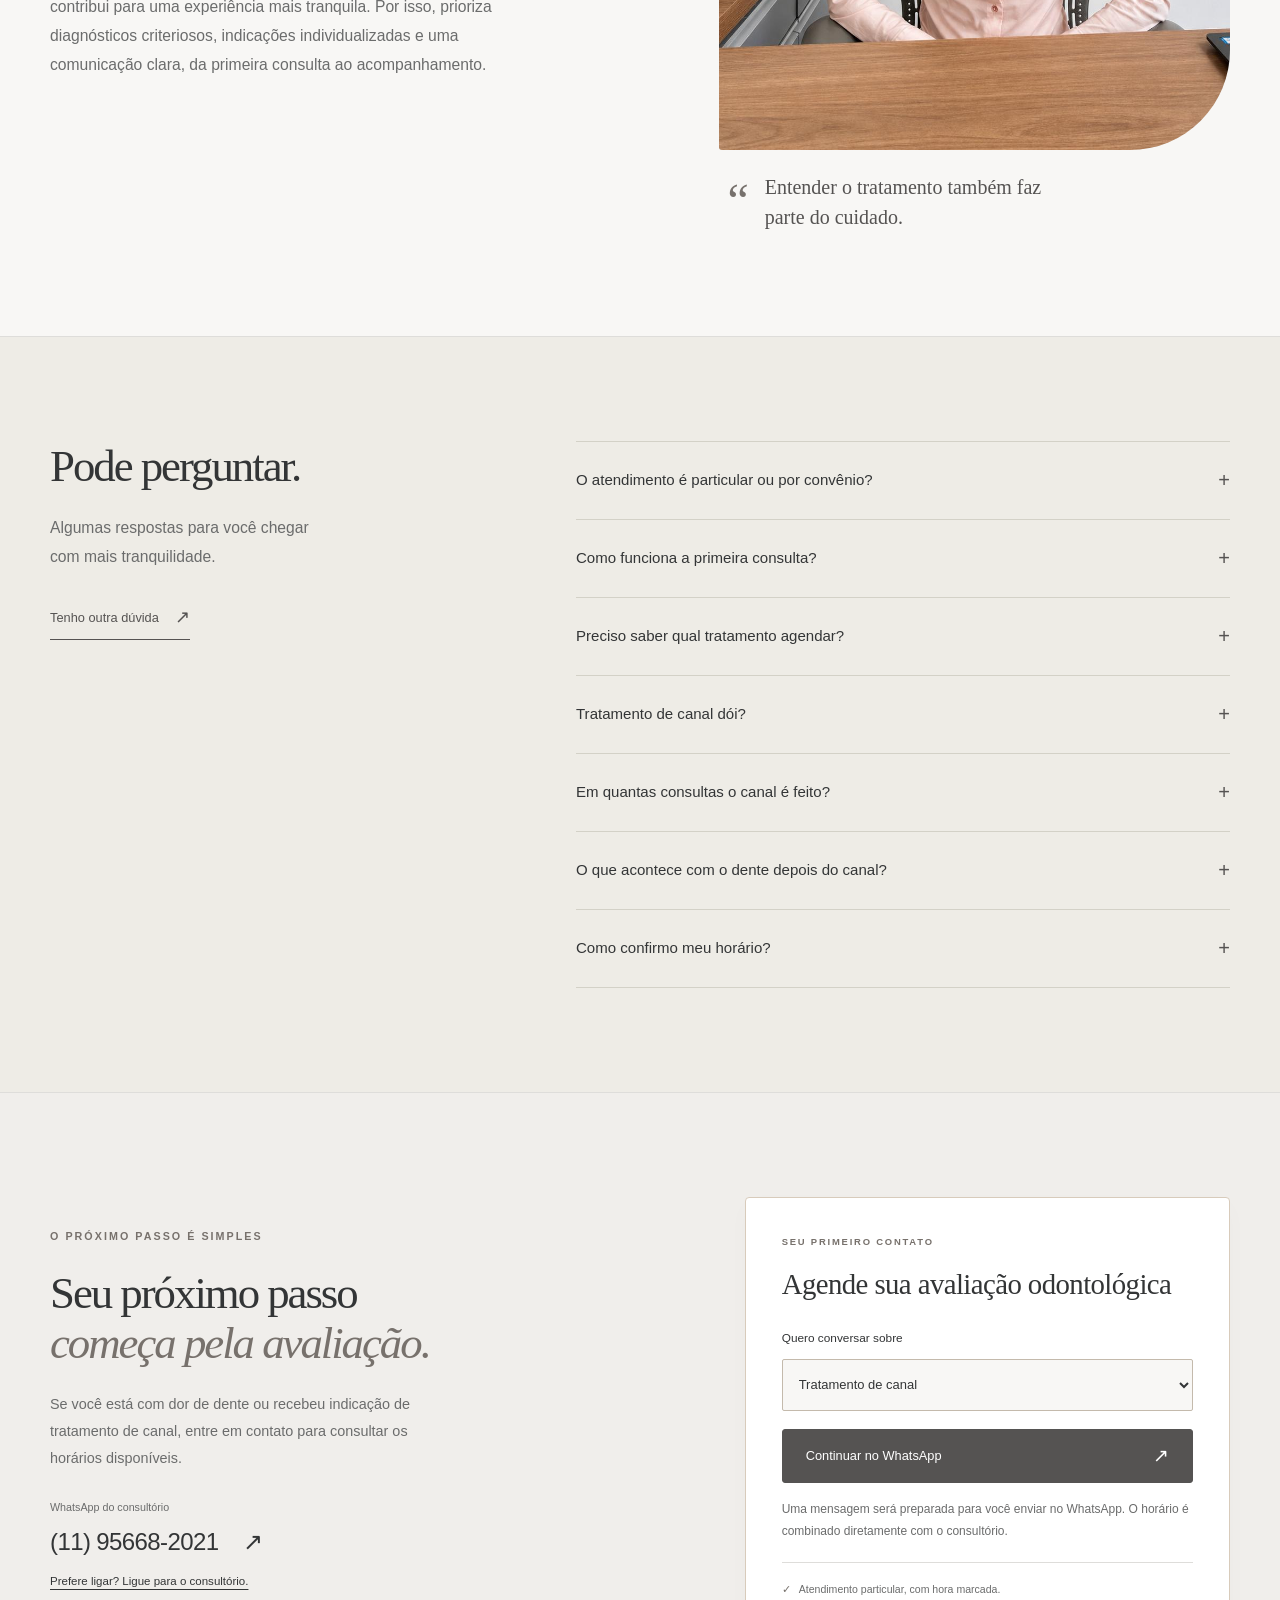
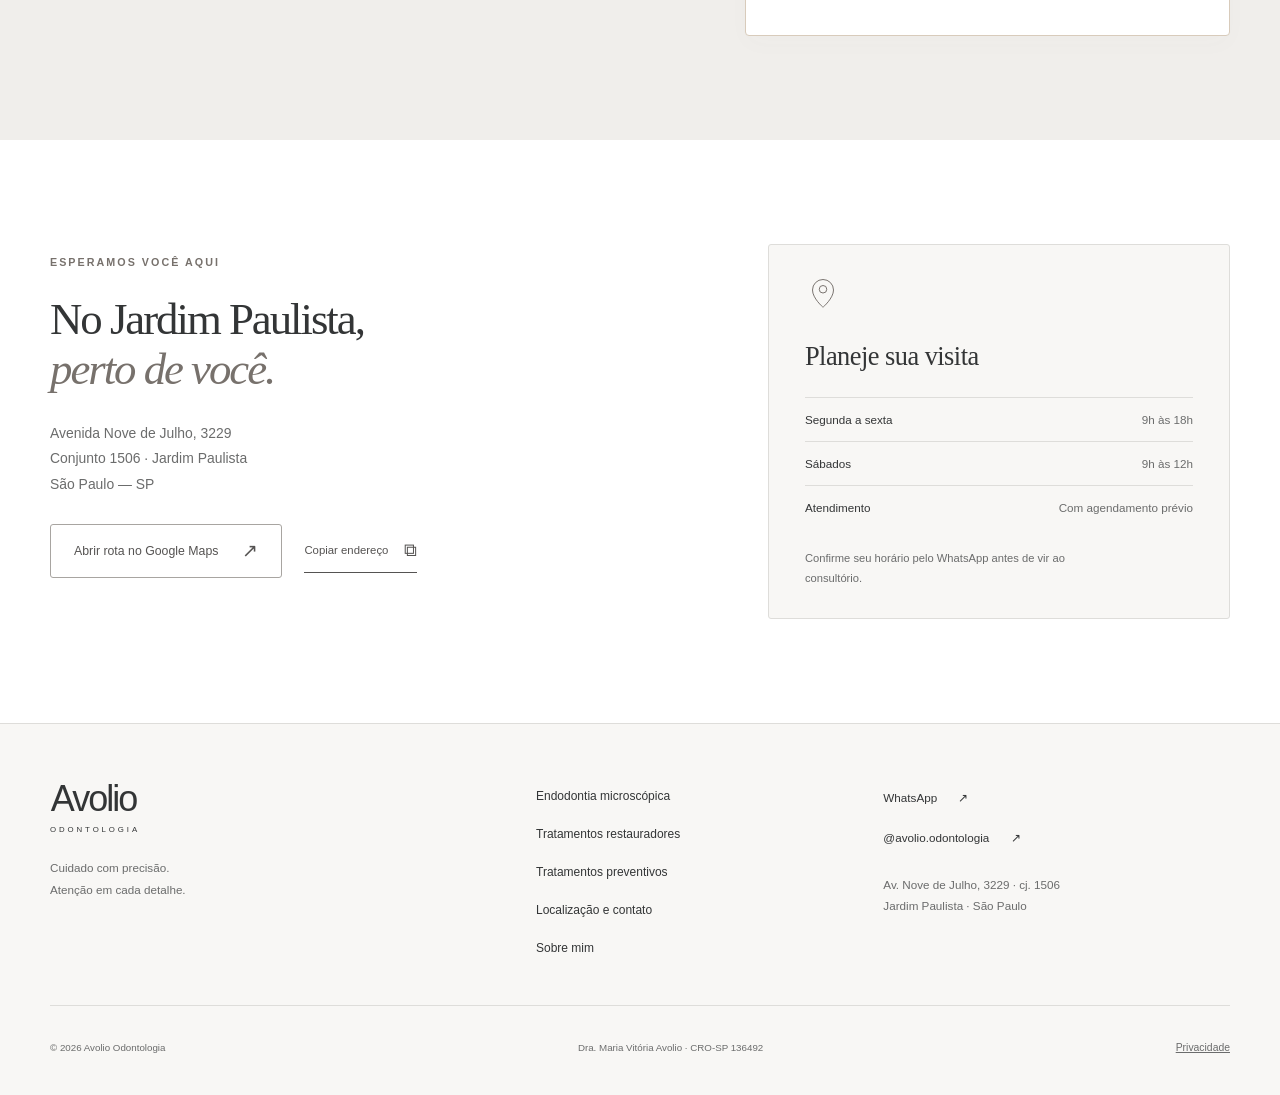
==== commit 8f078237: "Atualiza respostas das perguntas frequentes" ====
--- a/index.html
+++ b/index.html
@@ -660,8 +660,7 @@
             </summary>
 
             <div class="faq-answer">
-              O atendimento é exclusivamente particular.
-              Não atendemos por convênios odontológicos.
+              O atendimento é particular, mas emitimos nota fiscal de todos os procedimentos, que podem ser usadas para reembolso.
             </div>
 
           </details>
@@ -723,9 +722,7 @@
             </summary>
 
             <div class="faq-answer">
-              O número de consultas depende da anatomia do dente,
-              da presença de infecção e da complexidade do caso.
-              A previsão é apresentada após a avaliação.
+              O tratamento de canal é feito geralmente em 1 a 2 sessões e depois é necessária mais 1 sessão para a restauração do dente.
             </div>
 
           </details>
--- a/assets/avolio.css
+++ b/assets/avolio.css
@@ -2183,3 +2183,30 @@
   .care-steps li { padding: 17px 0; }
   .doctor-copy > p:not(.eyebrow):not(.doctor-registration) { font-size: .94rem; }
 }
+
+
+/* Estrutura do consultório: galeria horizontal com rolagem suave. */
+.facility { background: #eeece9; padding-block: 88px; }
+.facility-heading { max-width: 760px; margin: 0 auto 34px; text-align: center; }
+.facility-heading h2 { margin: 0 0 12px; color: var(--ink); font-family: Georgia, serif; font-size: clamp(2.2rem, 4vw, 3.6rem); font-weight: 400; line-height: 1.12; }
+.facility-heading h2 em { color: var(--accent-dark); font-weight: 400; }
+.facility-heading p { margin: 0; color: var(--muted); font-size: 1rem; line-height: 1.75; }
+.facility-carousel { display: grid; grid-auto-flow: column; grid-auto-columns: minmax(280px, 38%); gap: 18px; overflow-x: auto; overscroll-behavior-inline: contain; scroll-snap-type: x mandatory; scroll-behavior: smooth; padding: 4px 2px 18px; scrollbar-width: thin; scrollbar-color: #bcb7b0 transparent; }
+.facility-slide { margin: 0; min-width: 0; height: 340px; overflow: hidden; border-radius: 3px; background: #e1ded9; scroll-snap-align: start; }
+.facility-slide img { display: block; width: 100%; height: 100%; object-fit: cover; }
+.facility-hint { margin: 4px 0 0; color: var(--muted); text-align: right; font-size: .78rem; letter-spacing: .02em; }
+.facility-hint span { padding-left: 6px; }
+.facility-technology { display: grid; grid-template-columns: .8fr 1.2fr; align-items: center; gap: 64px; margin-top: 76px; }
+.facility-technology-copy h3 { max-width: 420px; margin: 0 0 16px; color: var(--ink); font-family: Georgia, serif; font-size: clamp(1.9rem, 3vw, 2.7rem); font-weight: 400; line-height: 1.15; }
+.facility-technology-copy p { max-width: 420px; margin: 0; color: var(--muted); font-size: .98rem; line-height: 1.85; }
+.facility-rx { height: 350px; margin: 0; overflow: hidden; border-radius: 3px; background: #e4e2de; }
+.facility-rx img { display: block; width: 100%; height: 100%; object-fit: cover; object-position: center; }
+@media (max-width: 700px) {
+  .facility { padding-block: 62px; }
+  .facility-heading { text-align: left; margin-bottom: 24px; }
+  .facility-carousel { grid-auto-columns: 84%; gap: 12px; }
+  .facility-slide { height: 260px; }
+  .facility-hint { text-align: left; }
+  .facility-technology { grid-template-columns: 1fr; gap: 22px; margin-top: 48px; }
+  .facility-rx { height: 260px; }
+}
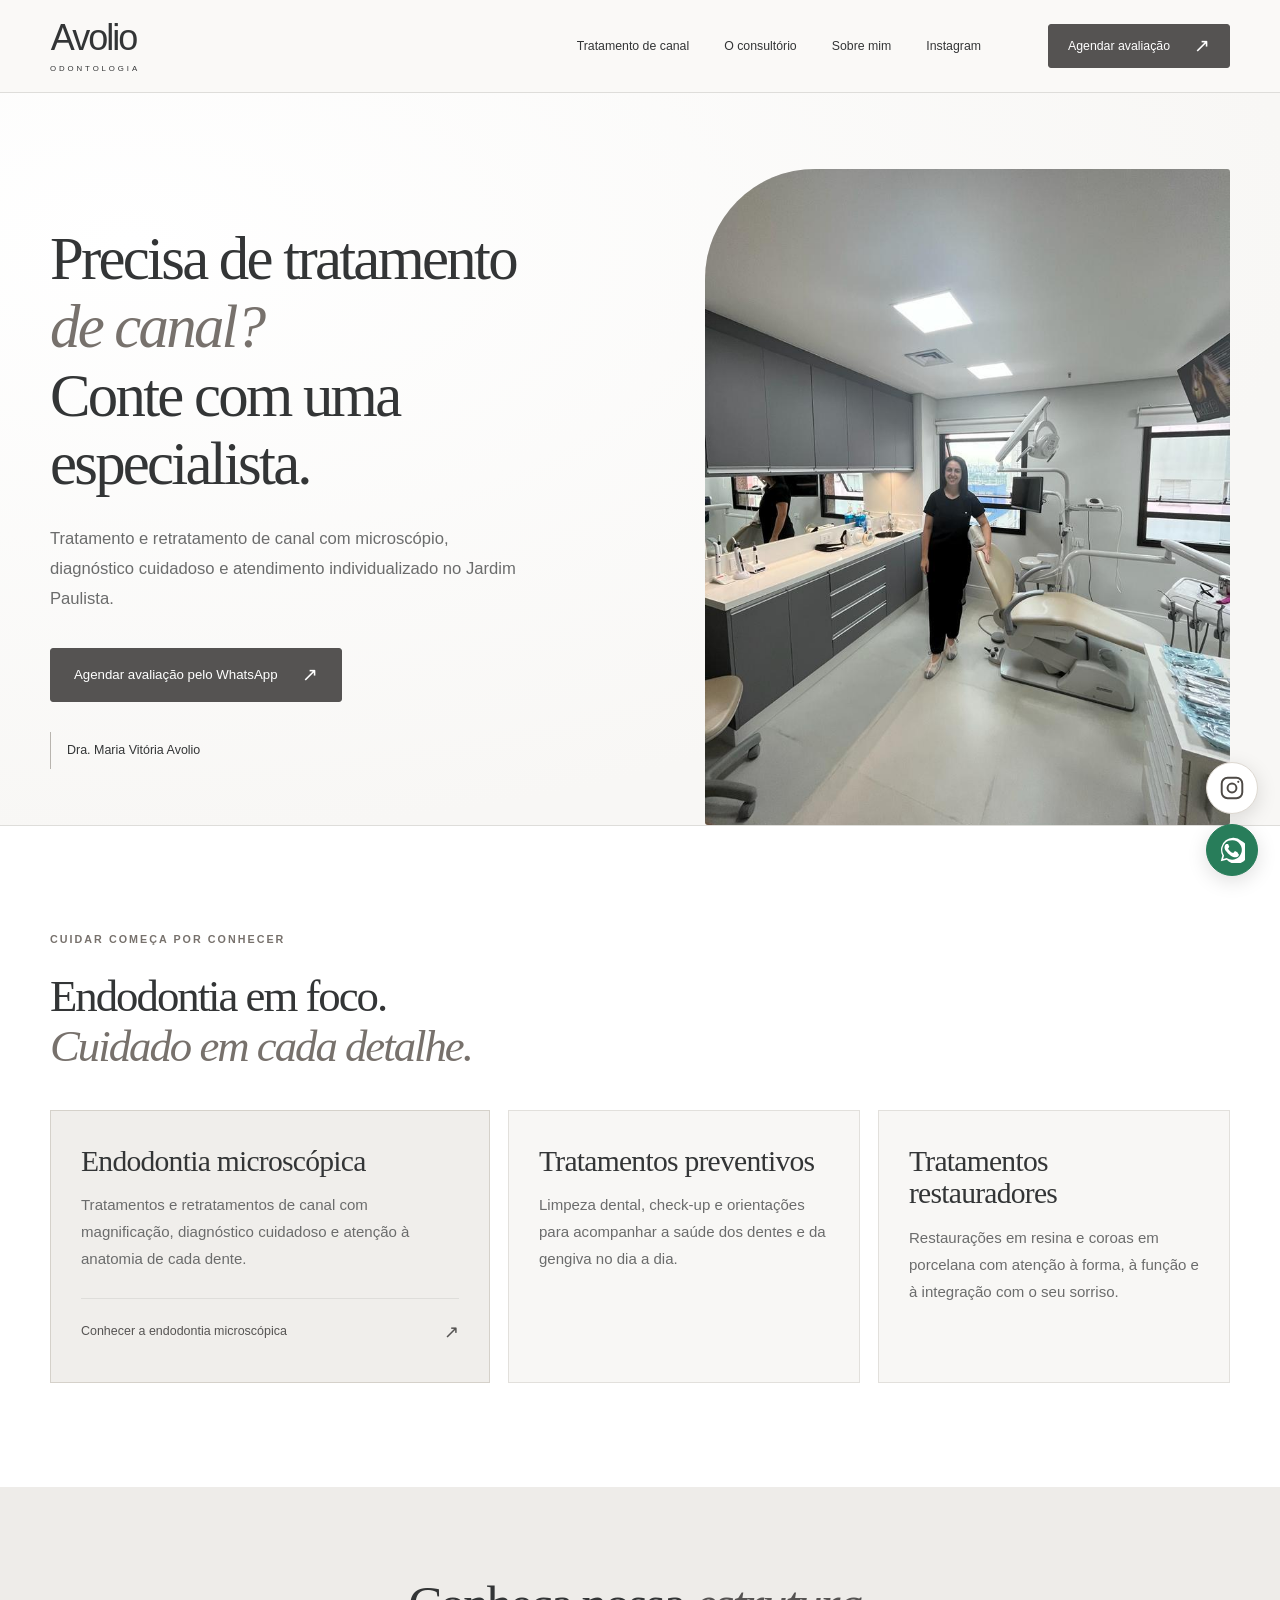
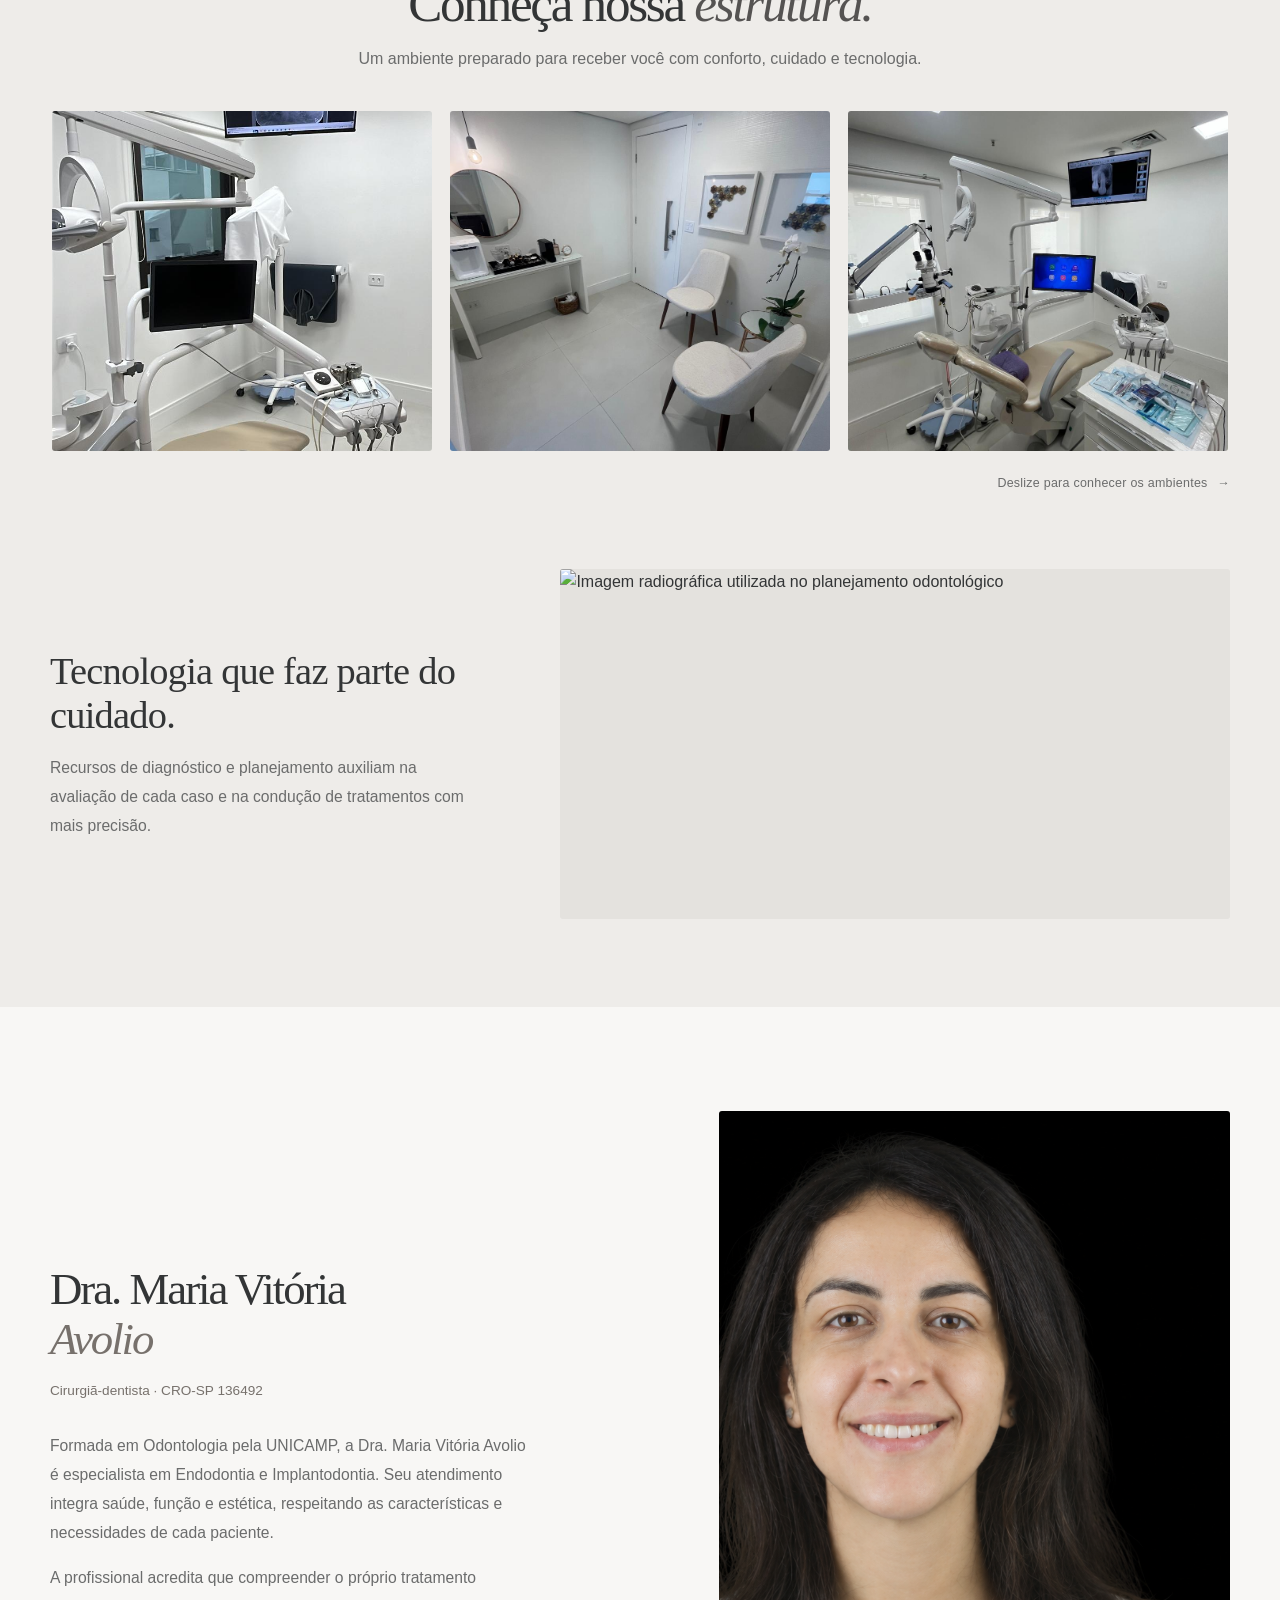
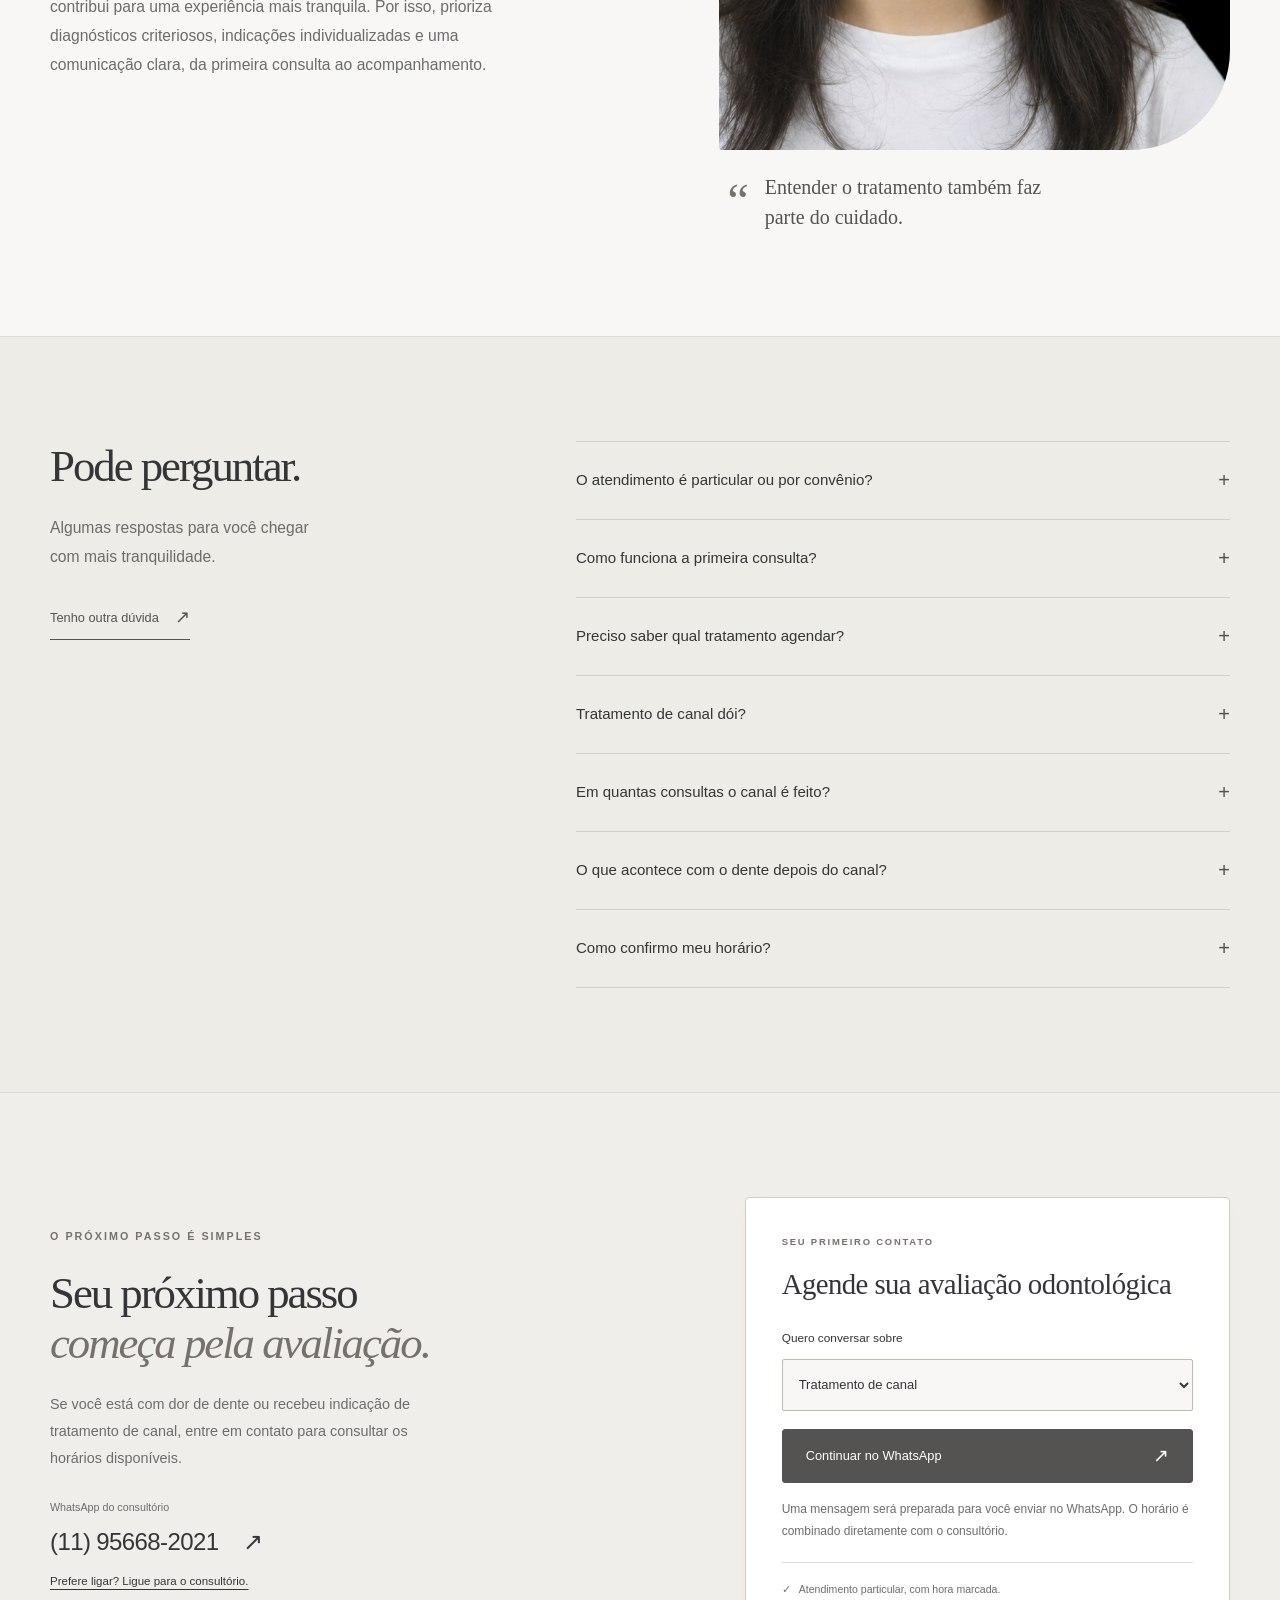
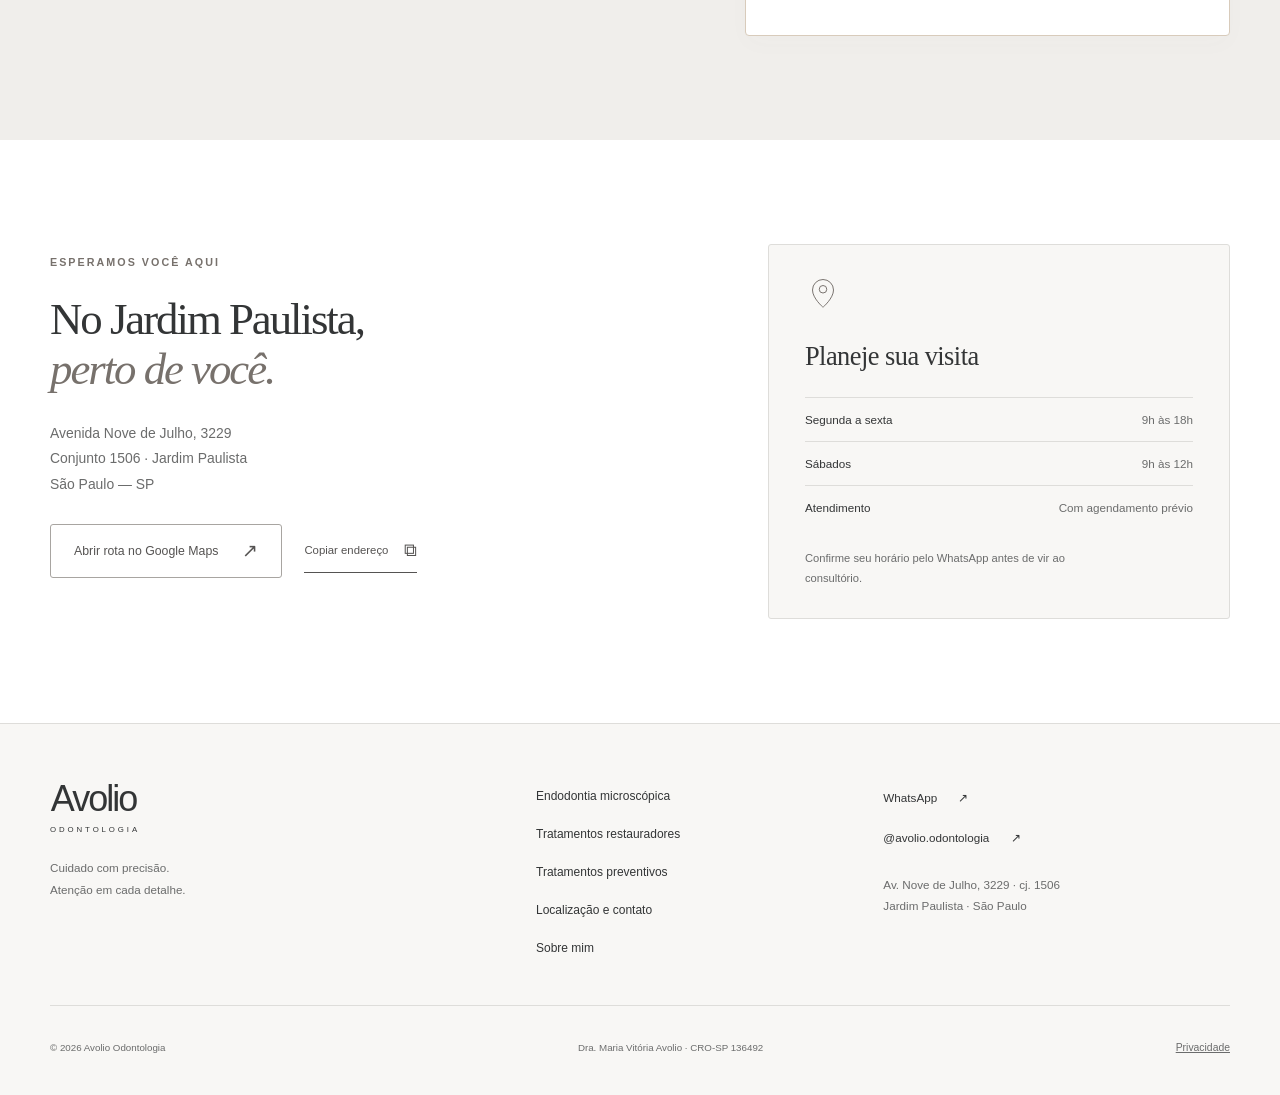
==== commit 02fa1add: "Atualiza retrato profissional da seção Sobre mim" ====
--- a/index.html
+++ b/index.html
@@ -588,7 +588,7 @@
             data-photo="doctor"
           >
             <img
-              src="WhatsApp%20Image%202026-08-07%20at%2011.50.32.jpeg"
+              src="Retrato%20natural%20em%20fundo%20preto.png"
               width="960"
               height="1280"
               alt="Dra. Maria Vitória Avolio sentada à mesa do consultório, com seus diplomas ao fundo"
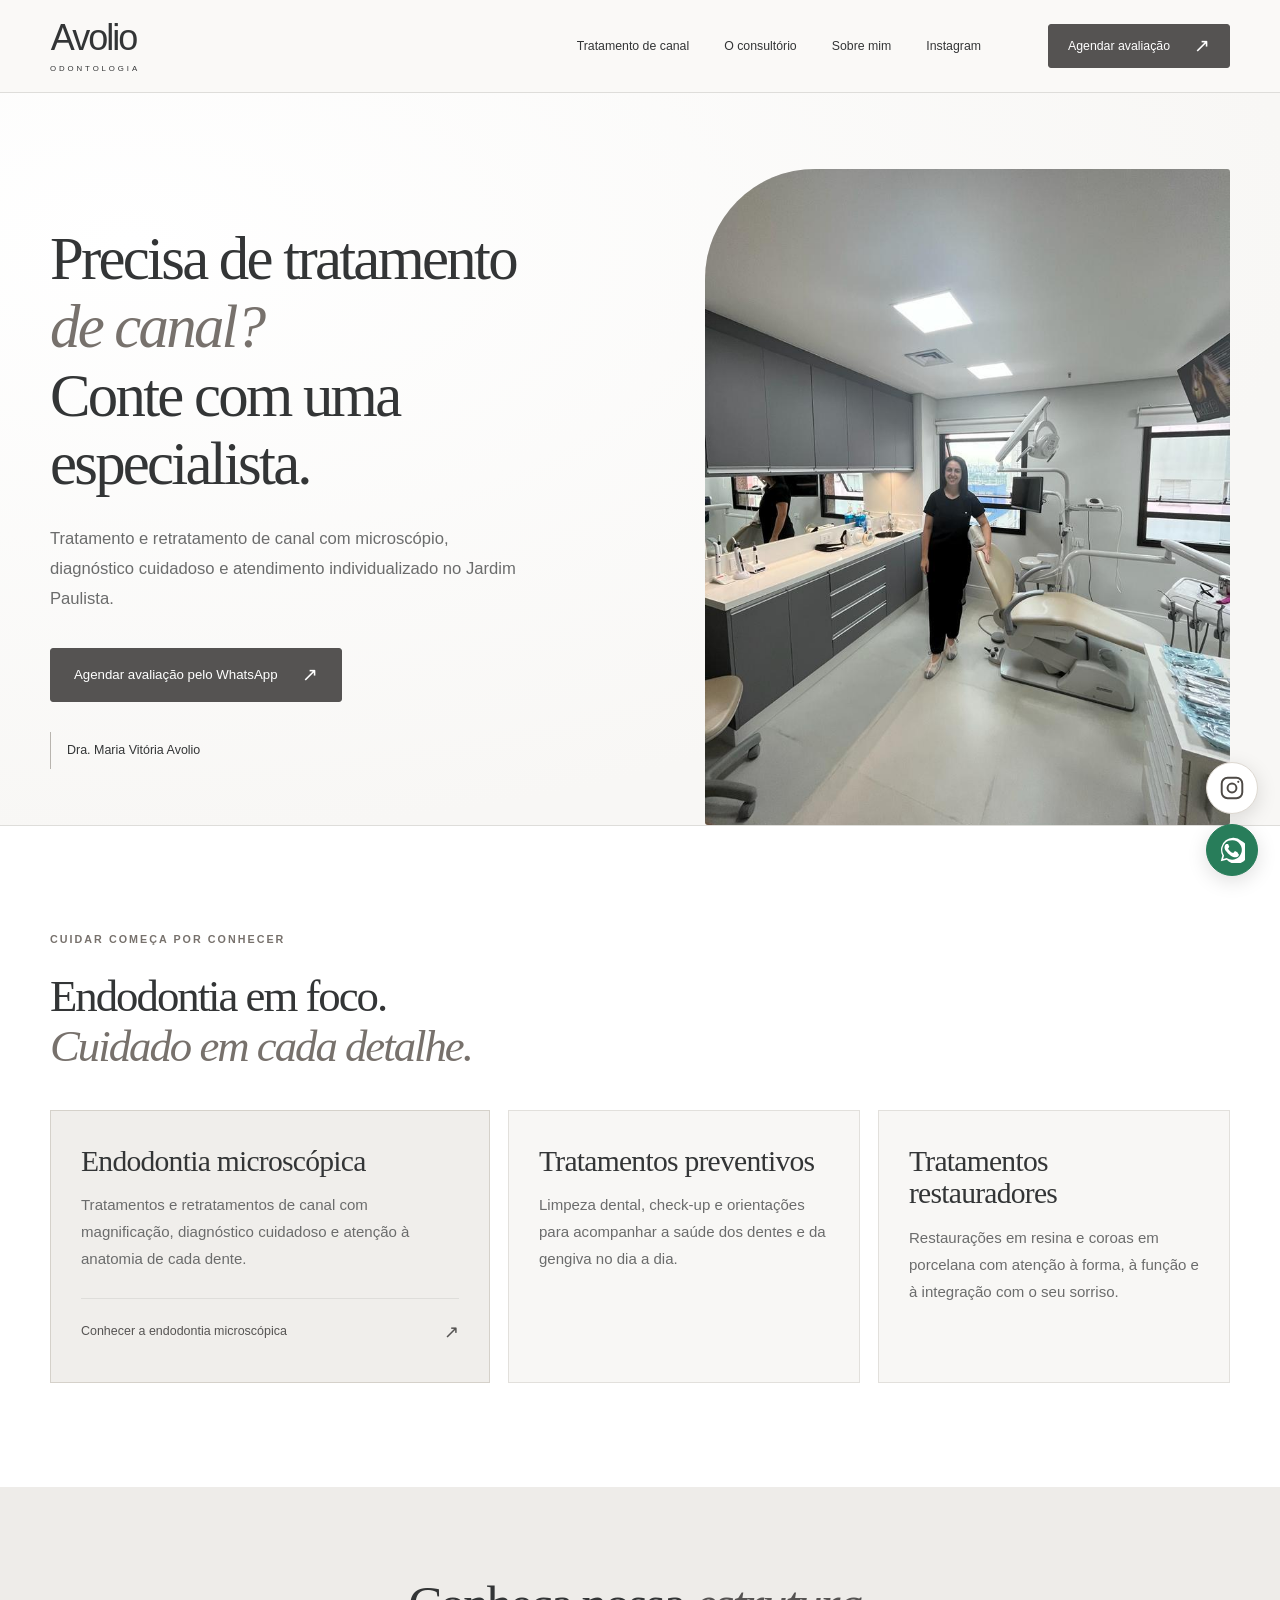
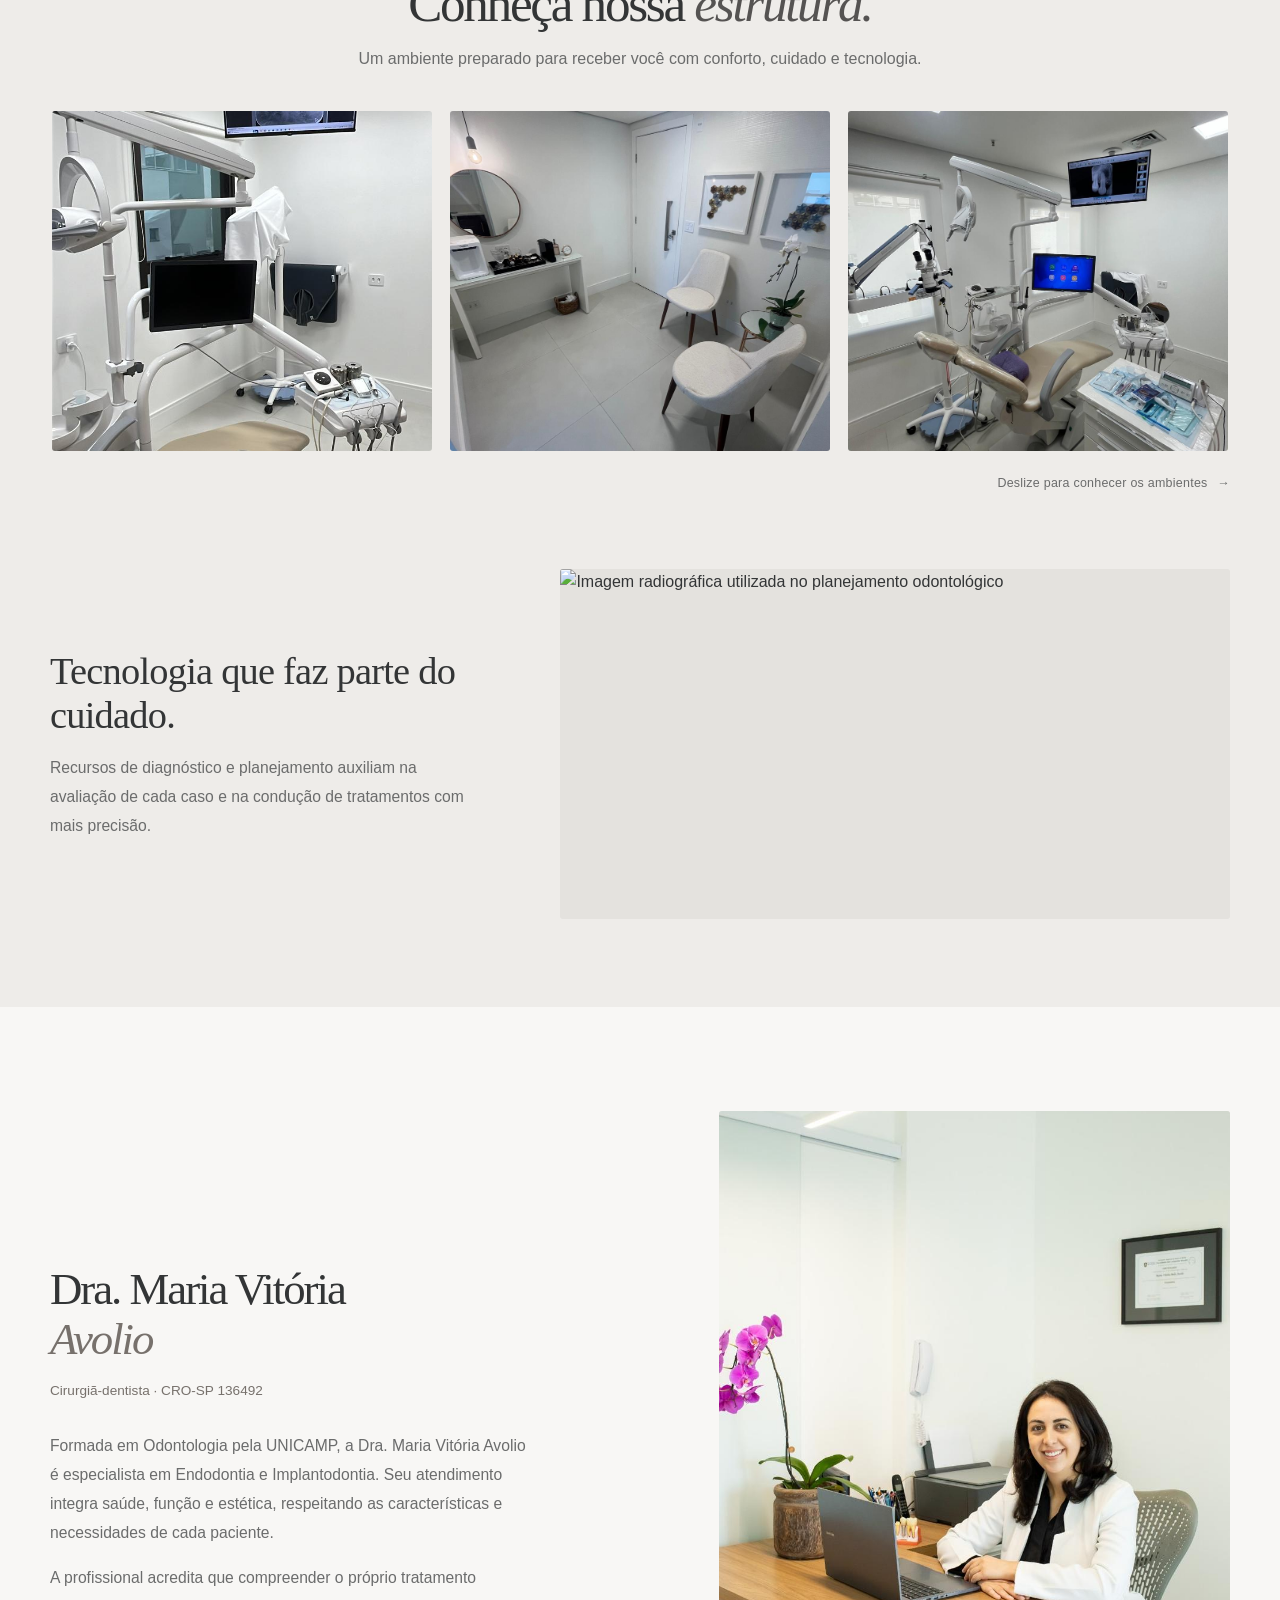
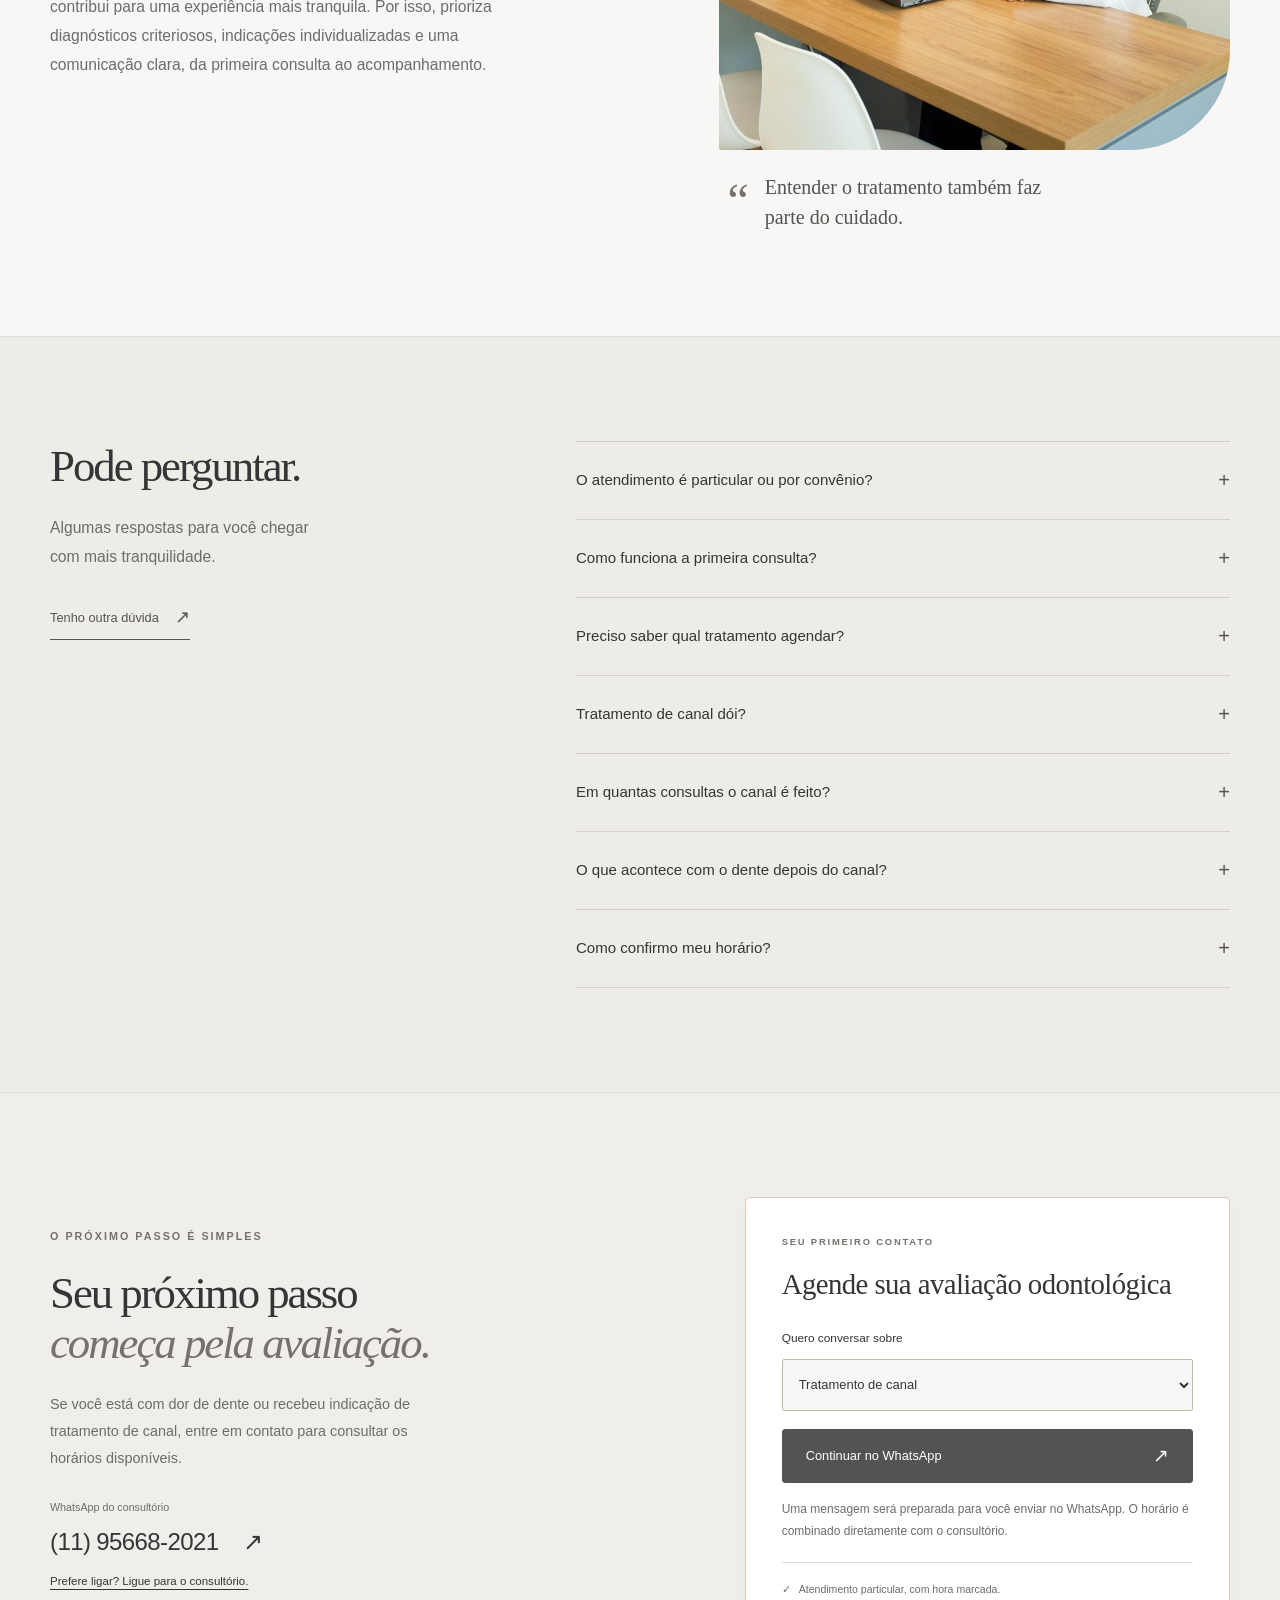
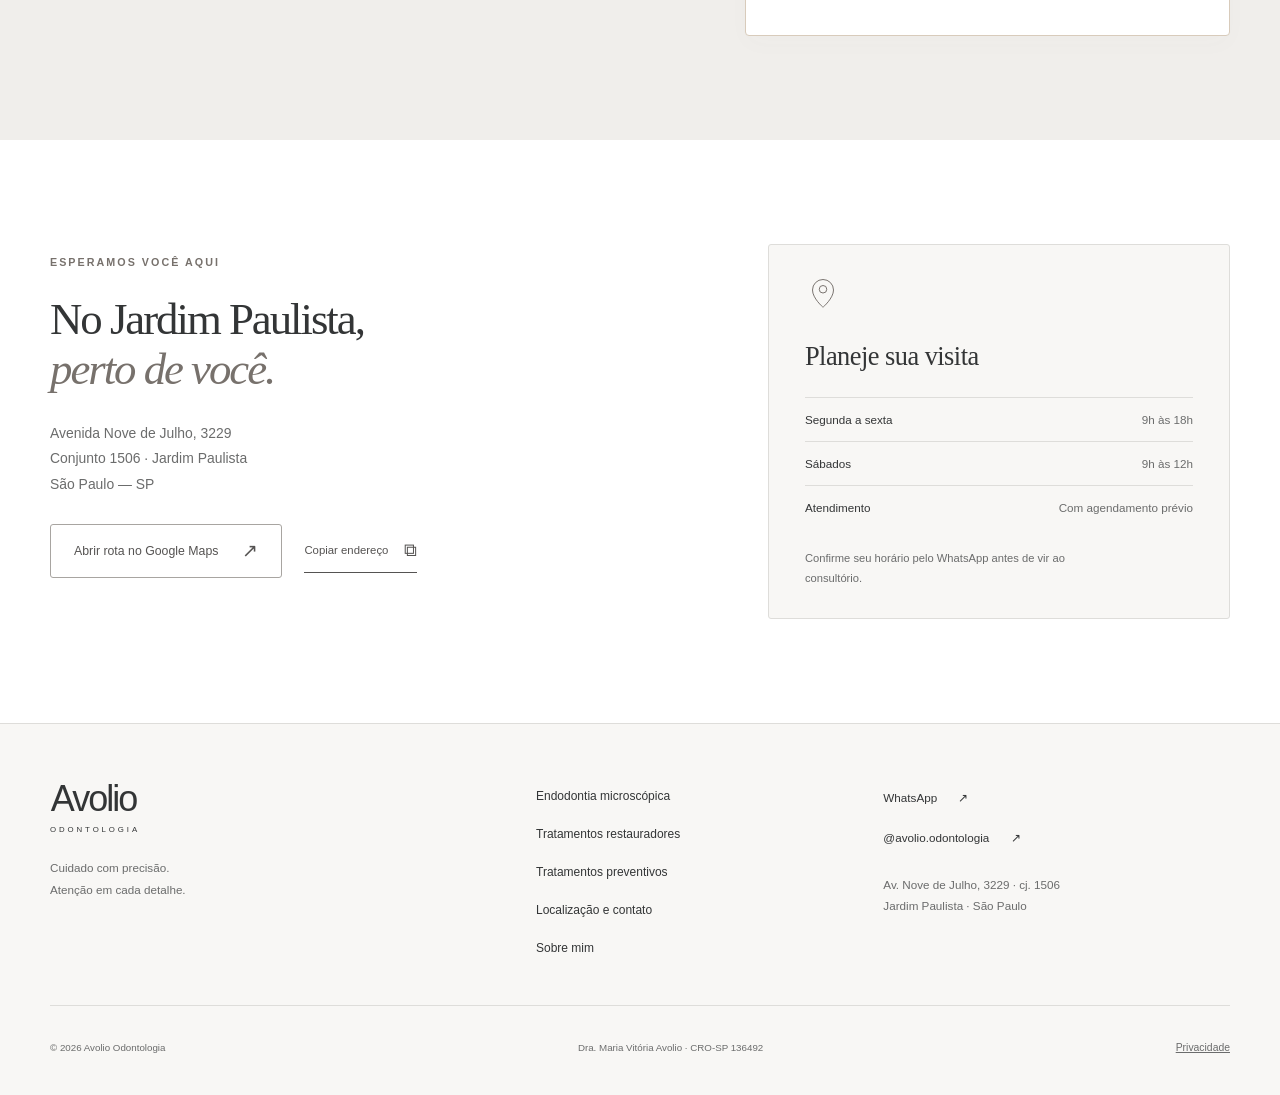
==== commit 831cfc7c: "Substitui retrato profissional por 1.jpeg" ====
--- a/index.html
+++ b/index.html
@@ -588,7 +588,7 @@
             data-photo="doctor"
           >
             <img
-              src="Retrato%20natural%20em%20fundo%20preto.png"
+              src="1.jpeg"
               width="960"
               height="1280"
               alt="Dra. Maria Vitória Avolio sentada à mesa do consultório, com seus diplomas ao fundo"
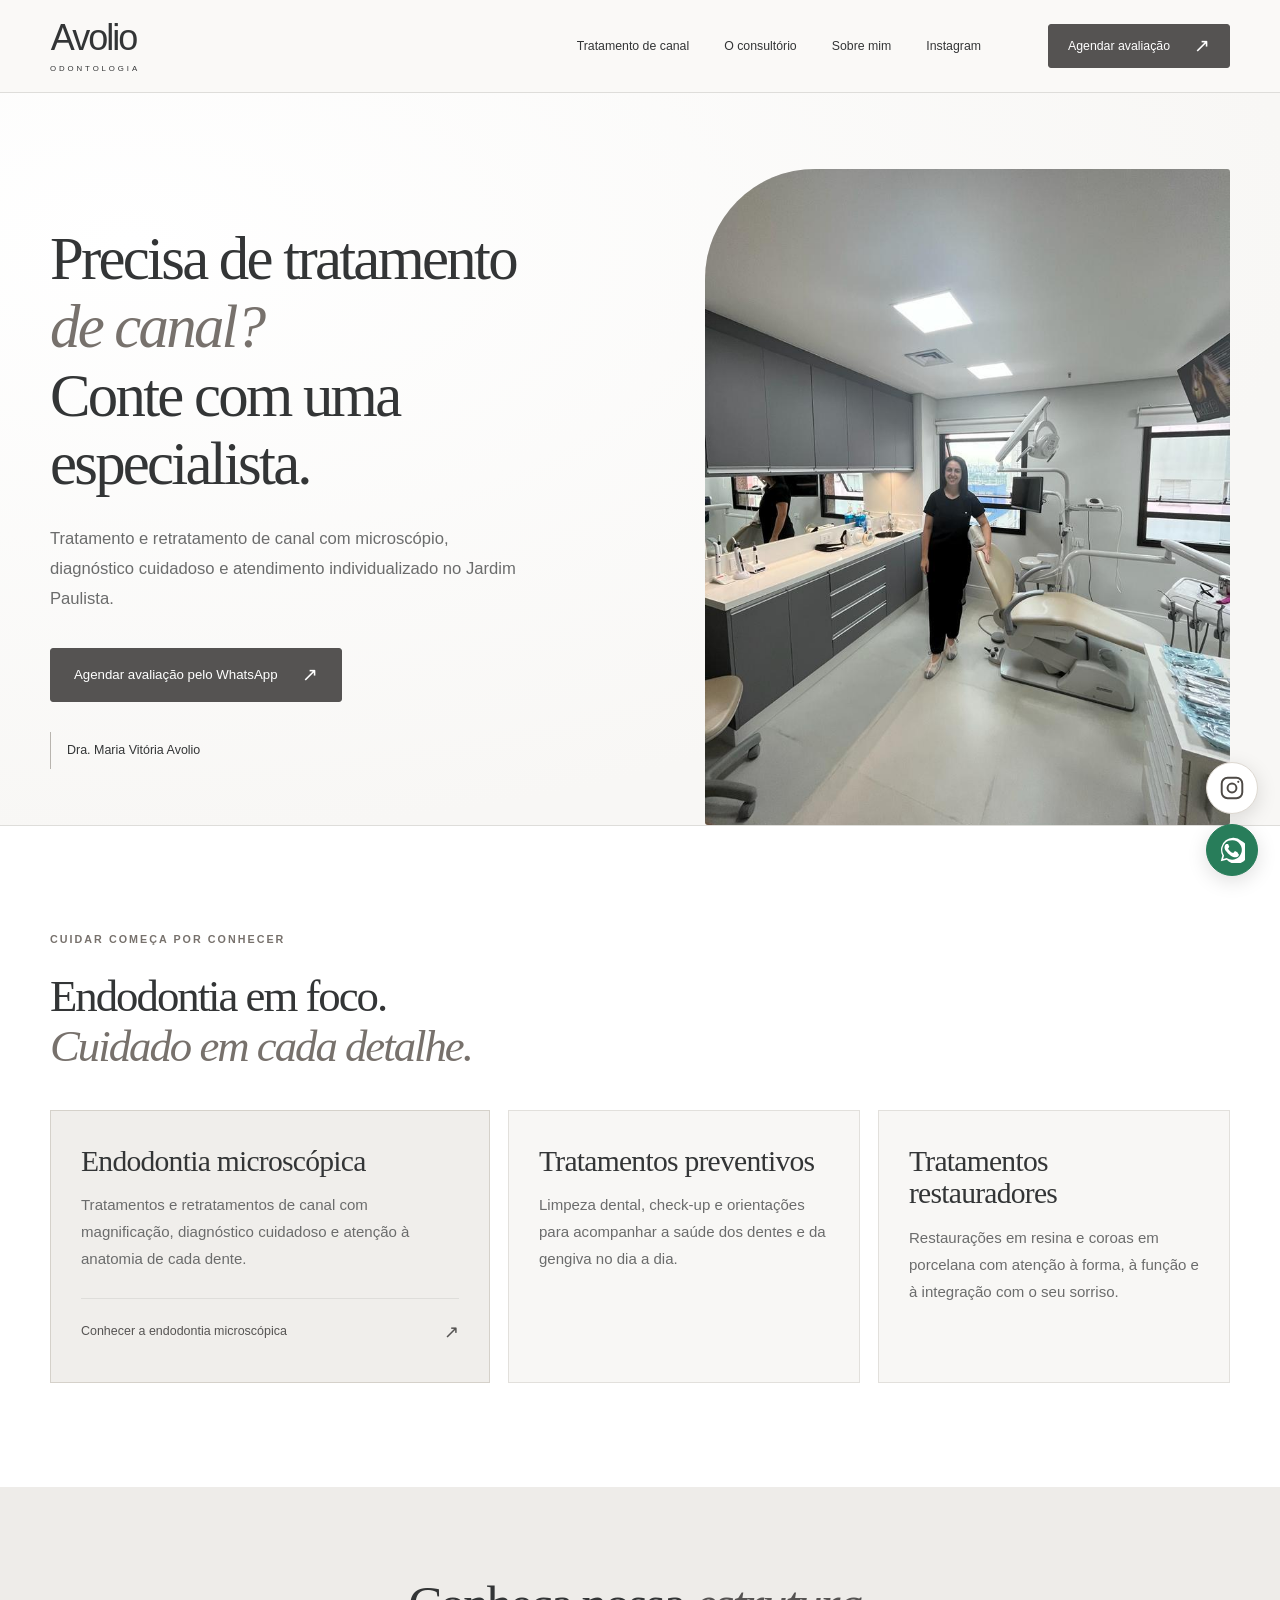
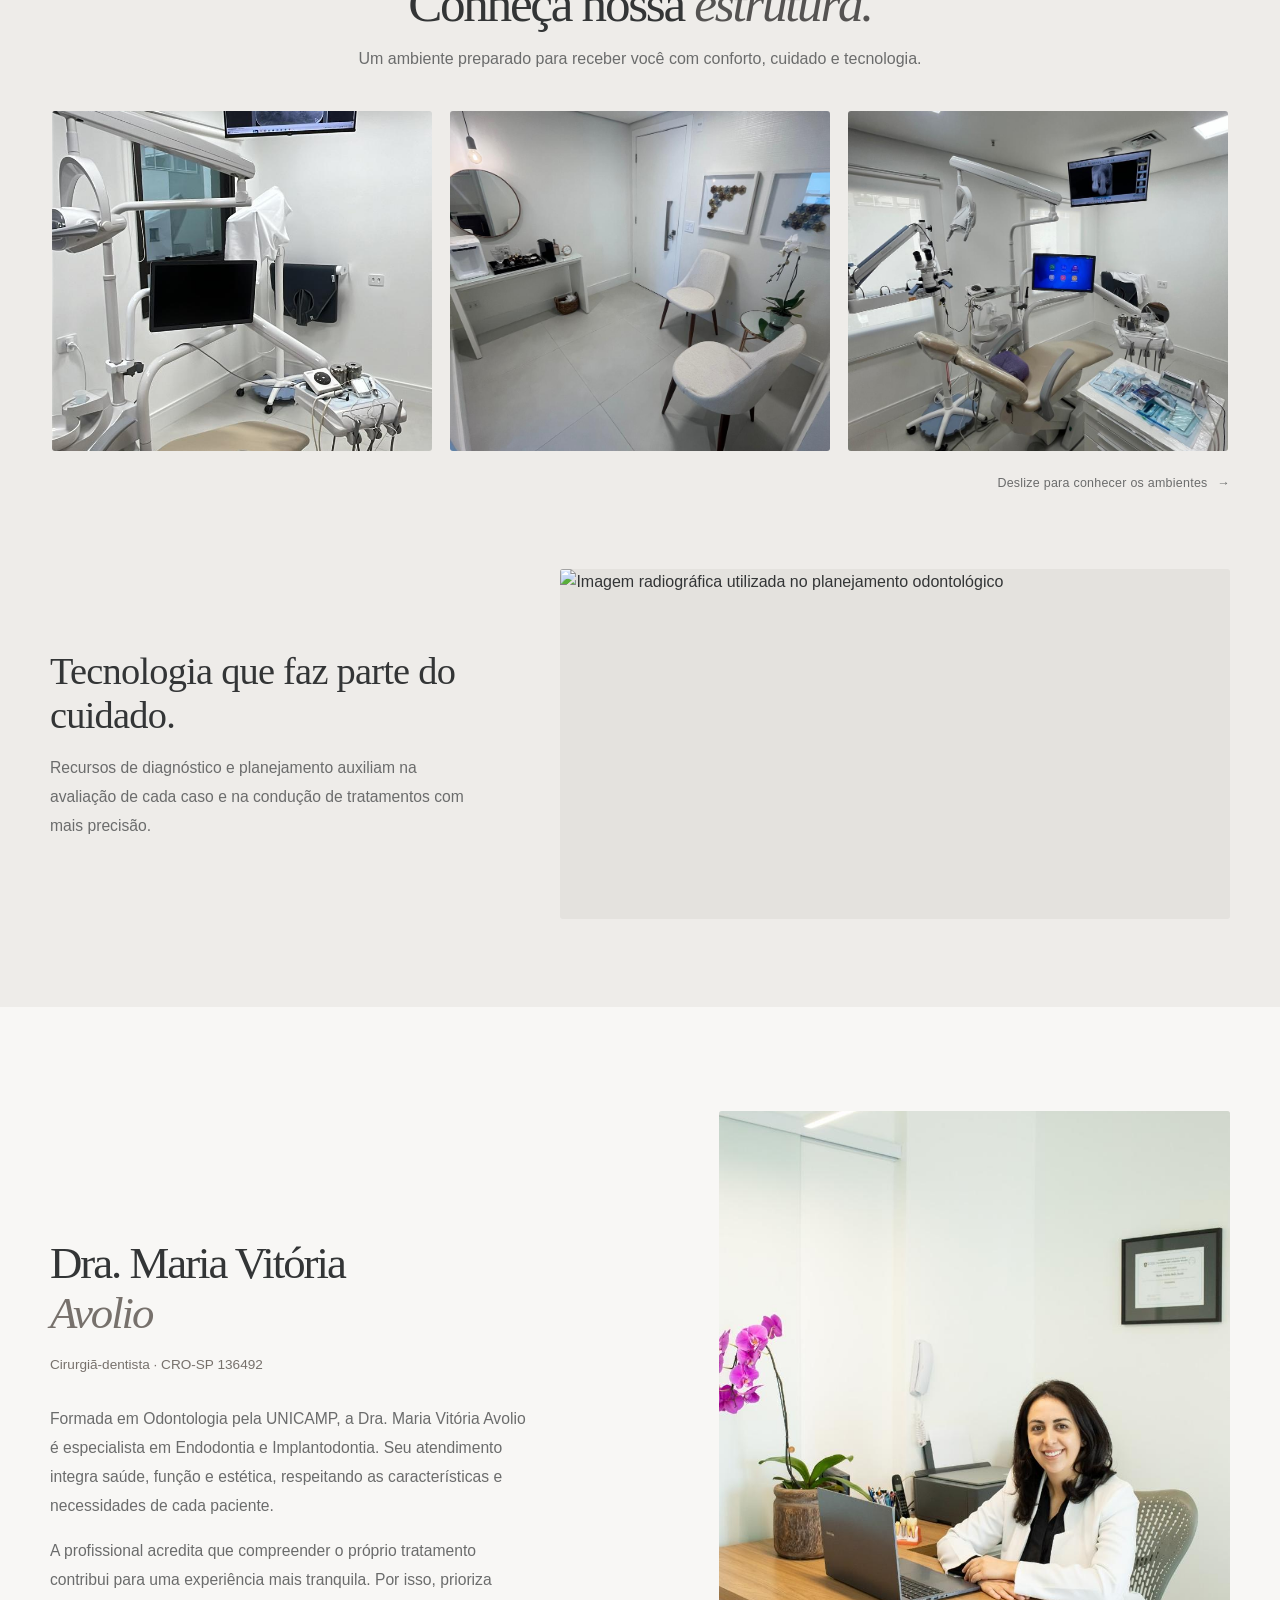
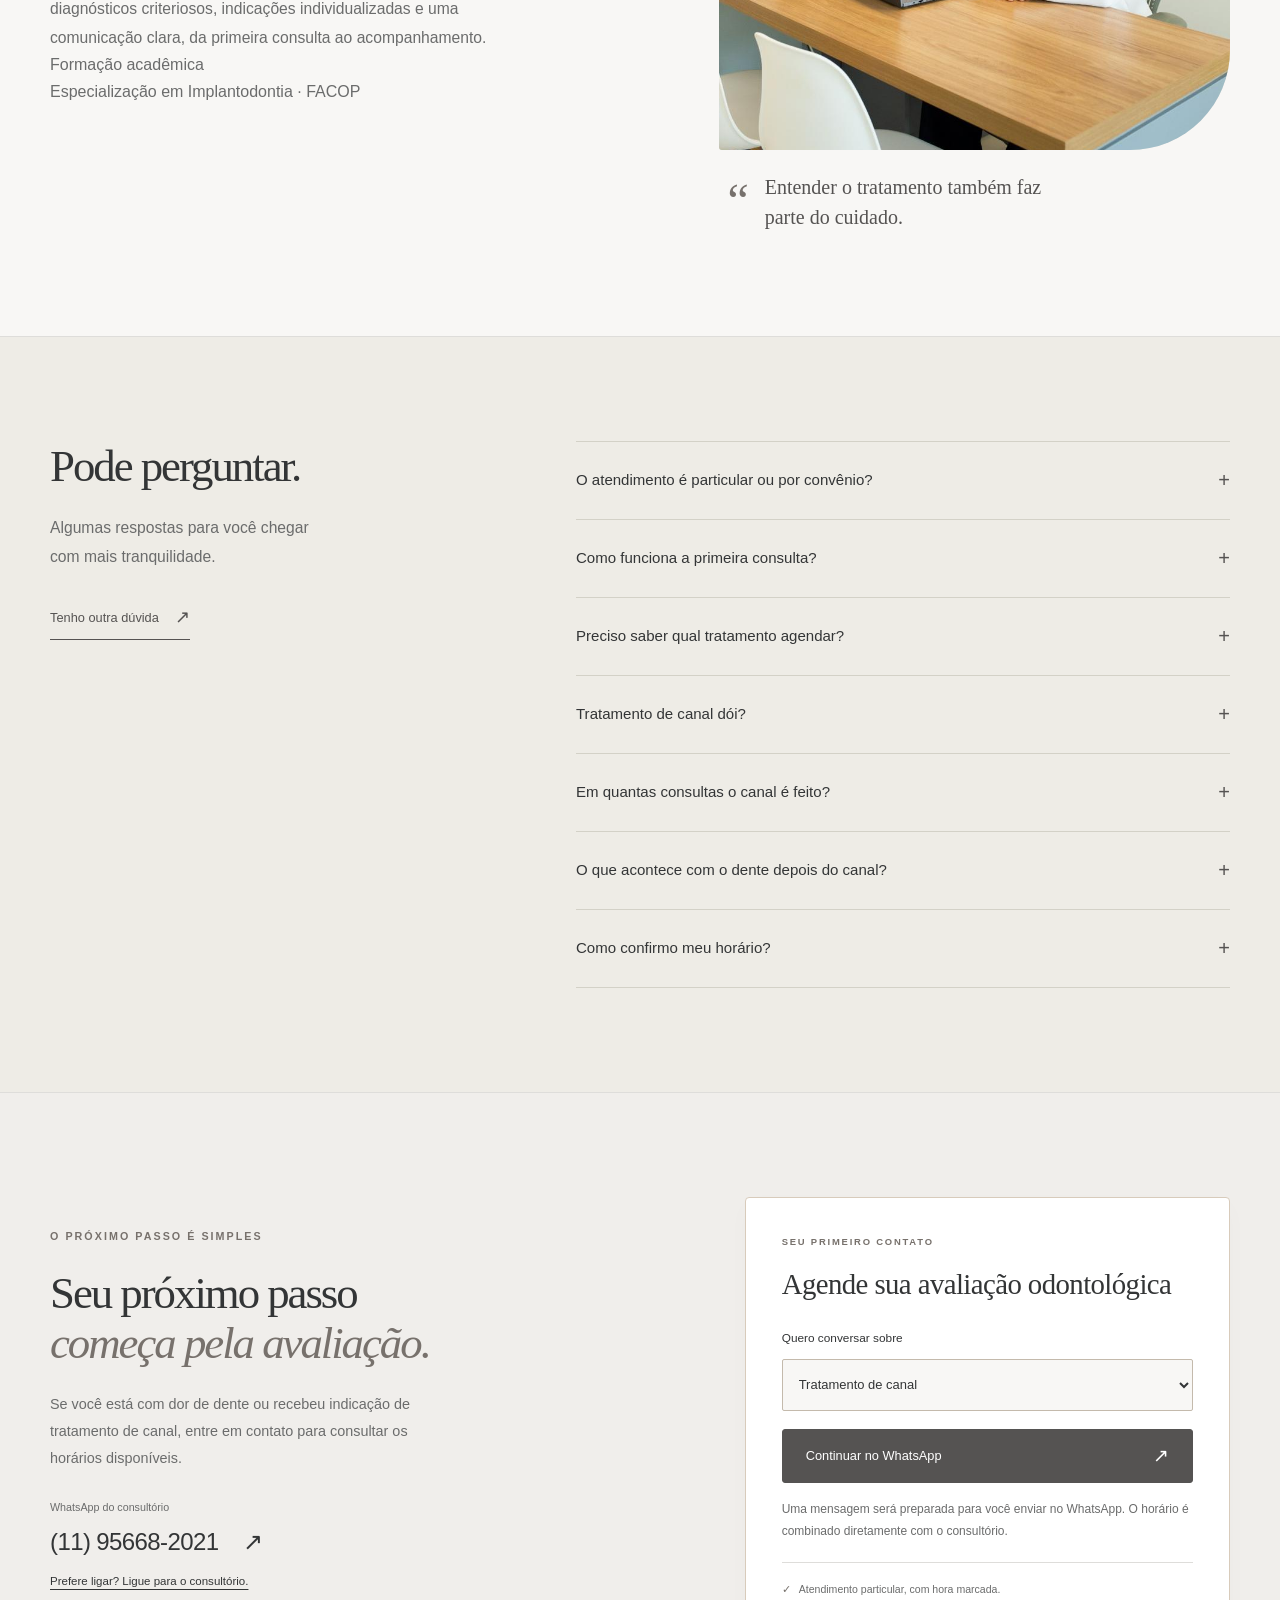
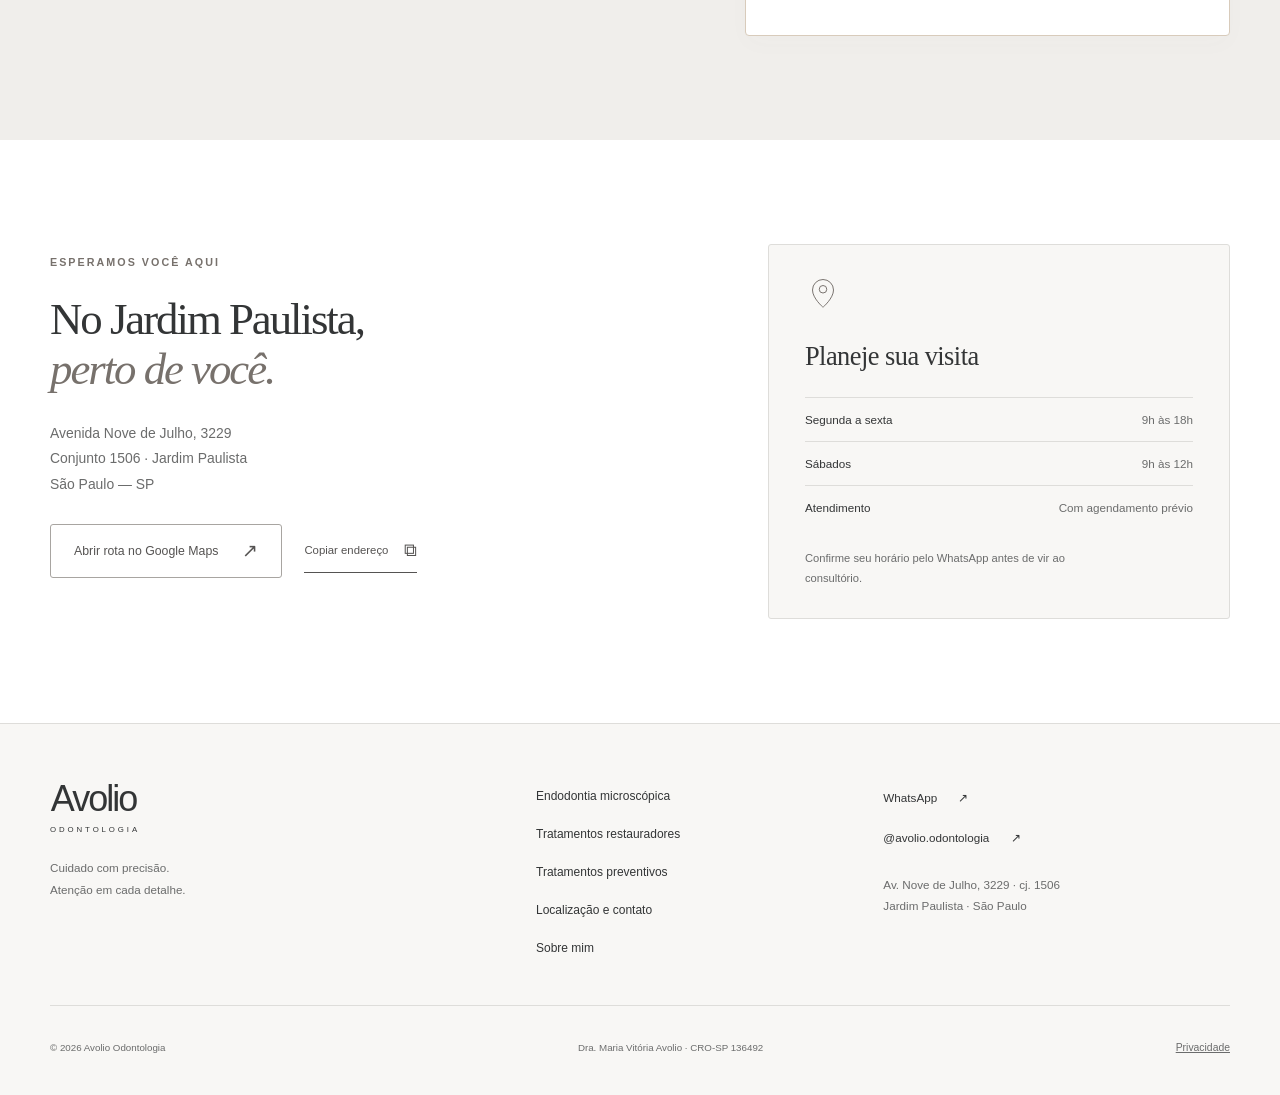
==== commit bcee370d: "Destaca logos da formação acadêmica" ====
--- a/index.html
+++ b/index.html
@@ -546,33 +546,26 @@
             e uma comunicação clara, da primeira consulta ao acompanhamento.
           </p>
 
-          <ul class="education">
-
-            <li>
-              <img class="education-logo" src="https://www.unicamp.br/wp-content/uploads/sites/33/2024/10/PRE_VERM.jpg" alt="Logotipo oficial da UNICAMP" loading="lazy">
-              <div class="education-details">
-                <strong>Odontologia</strong>
-                <span>Universidade Estadual de Campinas · UNICAMP</span>
-              </div>
-            </li>
-
-            <li>
-              <img class="education-logo education-logo-mandic" src="https://surveymonkey-assets.s3.amazonaws.com/survey/293312078/5f526cfe-637e-45cd-9089-a37c69b430cf.png" alt="Logotipo da São Leopoldo Mandic" loading="lazy">
-              <div class="education-details">
-                <strong>Especialização em Endodontia</strong>
-                <span>São Leopoldo Mandic</span>
-              </div>
-            </li>
-
-            <li>
-              <span class="education-mark" aria-hidden="true">F</span>
-              <div class="education-details">
-                <strong>Especialização em Implantodontia</strong>
-                <span>FACOP</span>
-              </div>
-            </li>
-
-          </ul>
+          <div class="education-block">
+            <p class="education-heading">Formação acadêmica</p>
+            <ul class="education education-featured">
+              <li class="education-card">
+                <img class="education-logo" src="https://www.unicamp.br/wp-content/uploads/sites/33/2024/10/PRE_VERM.jpg" alt="Logotipo oficial da UNICAMP" loading="lazy">
+                <div class="education-details">
+                  <strong>Odontologia</strong>
+                  <span>Universidade Estadual de Campinas</span>
+                </div>
+              </li>
+              <li class="education-card">
+                <img class="education-logo education-logo-mandic" src="https://surveymonkey-assets.s3.amazonaws.com/survey/293312078/5f526cfe-637e-45cd-9089-a37c69b430cf.png" alt="Logotipo da São Leopoldo Mandic" loading="lazy">
+                <div class="education-details">
+                  <strong>Especialização em Endodontia</strong>
+                  <span>São Leopoldo Mandic</span>
+                </div>
+              </li>
+            </ul>
+            <p class="education-additional">Especialização em Implantodontia · FACOP</p>
+          </div>
 
         </div>
 
